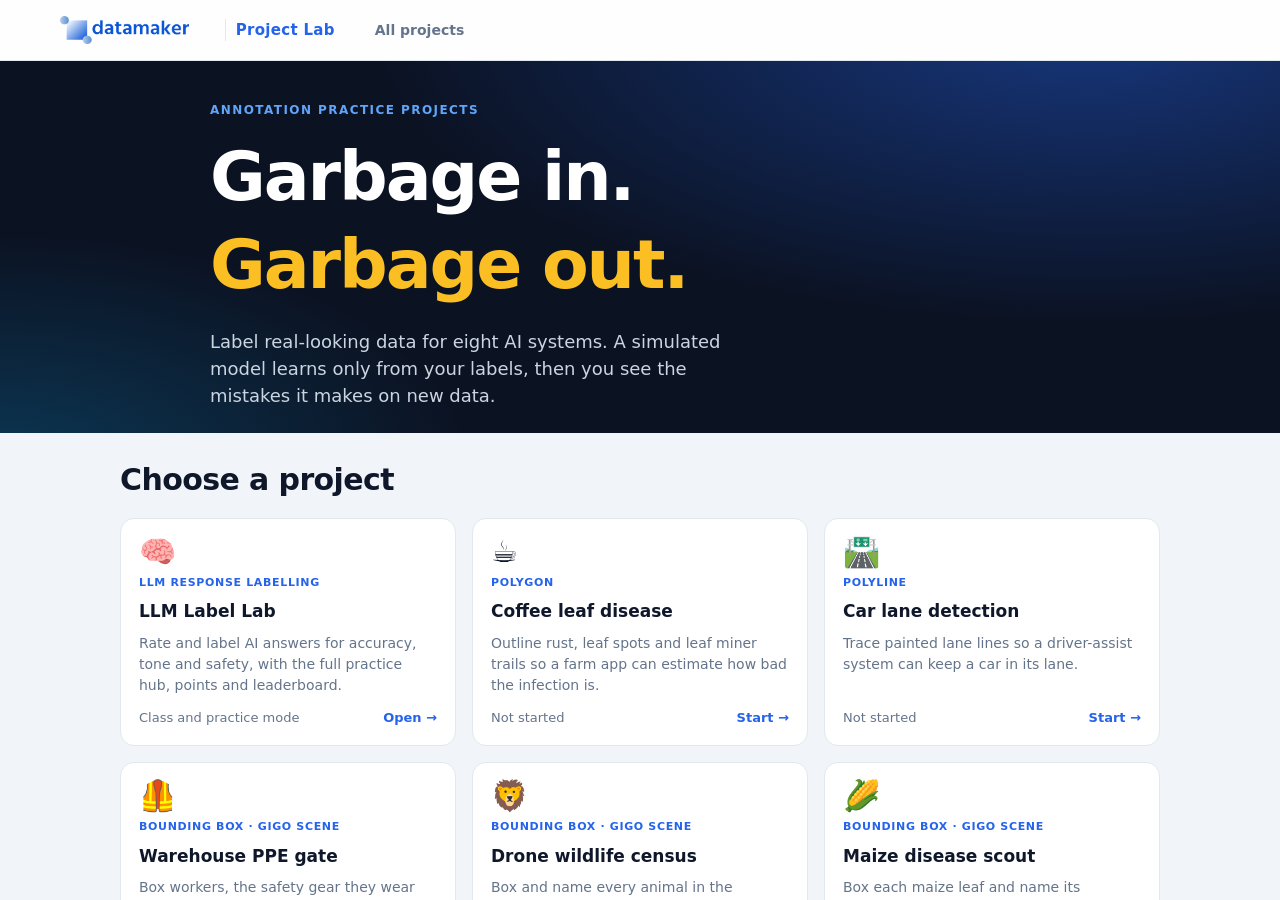
==== projects.html @ 5aea4b87 "Lane project: moving car drives the road and steers from the learned lane lines Co-Authored-By: Clau" ====
<!doctype html><html lang="en"><head><meta charset="utf-8"><meta name="viewport" content="width=device-width,initial-scale=1"><title>Project Lab · Datamaker</title><style>
/* Layout follows the GIGO simulator: navy top bar with a pill stepper, two panels side by side, result cards below. Light only. */
:root{
  --bg:#f1f5f9; --card:#ffffff; --ink:#0f172a; --muted:#64748b; --line:#e2e8f0;
  --brand:#2563eb; --brand-ink:#1e40af; --ok:#16a34a; --warn:#d97706; --bad:#dc2626; --mid:#ea580c;
  --radius:14px; --shadow:0 1px 2px rgba(15,23,42,.06),0 6px 18px rgba(15,23,42,.06);
  color-scheme:light;
}
*{box-sizing:border-box}
body{margin:0;background:var(--bg);color:var(--ink);font:15px/1.5 system-ui,-apple-system,"Segoe UI",Roboto,sans-serif}
button{font:inherit;cursor:pointer;color:inherit}
button:disabled{cursor:not-allowed;opacity:.5}
h1,h2,h3,p{margin:0}
:focus-visible{outline:3px solid #93c5fd;outline-offset:2px}
.topbar{display:flex;align-items:center;gap:24px;padding:14px max(24px,env(safe-area-inset-left,0px));background:#0f172a;color:#fff;flex-wrap:wrap}
.brand h1{font-size:24px;letter-spacing:.02em;font-weight:800}
.brand h1 span{font-weight:500;color:#93c5fd;margin-left:6px;font-size:18px}
.brand p{font-size:12px;color:#94a3b8}
.stepper{list-style:none;display:flex;gap:6px;margin:0 auto;padding:0;flex-wrap:wrap;counter-reset:s}
.stepper li{padding:5px 12px;border-radius:999px;font-size:13px;background:#1e293b;color:#94a3b8;counter-increment:s}
.stepper li::before{content:counter(s) ". ";opacity:.6}
.stepper li.done{color:#bbf7d0}
.stepper li.active{background:var(--brand);color:#fff;font-weight:700}
.ghost{background:transparent;border:1px solid var(--line);border-radius:9px;padding:7px 12px}
.topbar .ghost{border-color:#334155;color:#cbd5e1}
.ghost:hover:not(:disabled){background:rgba(100,116,139,.12)}
.ghost[aria-pressed="true"]{background:#fef3c7;border-color:#f59e0b;color:#92400e}
.primary{background:var(--brand);color:#fff;border:0;border-radius:10px;padding:10px 20px;font-weight:700;font-size:16px;box-shadow:0 2px 8px rgba(37,99,235,.35)}
.primary:hover:not(:disabled){background:var(--brand-ink)}
.panels{max-width:1500px;margin:16px auto;padding:0 max(20px,env(safe-area-inset-left,0px));display:grid;grid-template-columns:minmax(0,1fr) minmax(0,1fr);gap:18px}
.panel{background:var(--card);border-radius:var(--radius);box-shadow:var(--shadow);padding:16px;min-width:0;display:flex;flex-direction:column;gap:12px}
.panel-head{display:flex;justify-content:space-between;align-items:flex-start;gap:12px;flex-wrap:wrap}
.panel h2{font-size:18px;display:flex;align-items:center;gap:8px}
.num{display:inline-grid;place-items:center;width:26px;height:26px;border-radius:50%;background:var(--brand);color:#fff;font-size:14px}
.badge{background:#fef3c7;color:#92400e;border:1px solid #fcd34d;border-radius:999px;font-size:12px;font-weight:700;padding:3px 10px}
.progress{min-width:200px;flex:0 1 260px}
.progress-top{display:flex;justify-content:space-between;font-size:13px;color:var(--muted)}
.progress-top b{color:var(--ink)}
.bar{height:8px;background:var(--line);border-radius:99px;overflow:hidden;margin:3px 0}
.bar>div{height:100%;width:0;background:linear-gradient(90deg,#38bdf8,#2563eb);transition:width .3s}
.progress small{color:var(--muted);font-size:12px}
.cls-bar{display:flex;gap:6px;flex-wrap:wrap}
.cls{display:inline-flex;align-items:center;gap:7px;padding:6px 10px;border-radius:9px;border:2px solid var(--line);background:#fff;font-weight:600;font-size:14px;min-height:36px}
.cls i{width:12px;height:12px;border-radius:3px;background:var(--line)}
.cls.d i{background:var(--brand)}.cls.ok i{background:var(--ok)}.cls.no i{background:var(--bad)}
.cls.on{border-color:var(--brand);background:color-mix(in srgb,var(--brand) 10%,#fff)}
.stage{border-radius:10px;background:var(--bg);padding:12px;display:flex;flex-direction:column;gap:10px}
.stage .cat{font-size:12px;font-weight:800;text-transform:uppercase;letter-spacing:.08em;color:var(--brand)}
.stage .prm{font-size:17px;font-weight:600}
.snips{display:flex;flex-direction:column;gap:6px}
.snip{display:flex;gap:10px;align-items:flex-start;text-align:left;border:2px solid var(--line);border-radius:10px;padding:9px 12px;background:#fff;white-space:pre-line;font-size:14.5px;width:100%;min-height:42px;transition:border-color .15s,background-color .15s}
.snip:hover{border-color:#bfdbfe}
.snip .bx{flex:none;width:18px;height:18px;border:2px solid #94a3b8;border-radius:5px;margin-top:2px;display:grid;place-items:center;font-size:12px;line-height:1;color:#fff}
.snip[aria-pressed="true"]{border-color:var(--brand);background:#eff6ff}
.snip[aria-pressed="true"] .bx{background:var(--brand);border-color:var(--brand)}
.snip .kt{margin-left:auto;flex:none;font-size:10px;font-weight:800;border-radius:99px;padding:2px 8px;color:#fff;letter-spacing:.04em}
.snip.k-g{border-color:var(--ok)}.snip.k-g .kt{background:var(--ok)}
.snip.k-o{border-color:#94a3b8;border-style:dashed}.snip.k-o .kt{background:#64748b}
.snip.k-x{border-color:var(--bad)}.snip.k-x .kt{background:var(--bad)}
.out{background:#fff;border:1px dashed #93c5fd;border-radius:10px;padding:10px 12px}
.out .h{display:flex;justify-content:space-between;font-size:12px;color:var(--muted);font-weight:700;margin-bottom:4px}
.out p{white-space:pre-wrap;min-height:24px}
.out .em{color:var(--muted);font-style:italic}
.keybox{background:#f0fdf4;border:1px solid #bbf7d0;color:#15803d;border-radius:10px;padding:8px 12px;font-size:14px}
.toolbar{display:flex;gap:8px;align-items:center;flex-wrap:wrap;margin-top:auto}
.spacer{flex:1}
.opt{display:flex;gap:8px;align-items:flex-start;font-size:13px;color:var(--muted)}
.opt input{margin-top:3px;accent-color:var(--brand)}
details{font-size:14px}
summary{cursor:pointer;color:var(--muted);font-weight:600}
details ol{margin:6px 0 0;padding-left:20px;color:#334155}
.legend{list-style:none;display:flex;gap:16px;flex-wrap:wrap;margin:0;padding:0;font-size:13px;color:#334155}
.legend i{display:inline-block;width:16px;height:11px;border:2px solid var(--c);background:color-mix(in srgb,var(--c) 18%,transparent);margin-right:6px;vertical-align:-1px}
.chat{background:var(--bg);border-radius:10px;padding:12px;display:flex;flex-direction:column;gap:10px}
.turn{display:flex;flex-direction:column;gap:6px}
.u{align-self:flex-end;background:#dbeafe;border-radius:14px 14px 3px 14px;padding:7px 12px;font-size:14px;max-width:90%}
.m{align-self:flex-start;background:#fff;border:1px solid var(--line);border-radius:14px 14px 14px 3px;padding:8px 12px;font-size:14px;max-width:92%;white-space:pre-line;display:flex;flex-direction:column;gap:4px}
.m.cur{border-color:var(--brand)}
.bot{border:1px solid var(--line);border-radius:12px;overflow:hidden;background:#fff;display:flex;flex-direction:column}
.bot-head{display:flex;align-items:center;gap:10px;padding:10px 14px;border-bottom:1px solid var(--line);background:#f8fafc}
.av{width:36px;height:36px;border-radius:50%;background:#dbeafe;display:grid;place-items:center;flex:none}
.av.sm{width:28px;height:28px}
.bot-name{font-weight:700;line-height:1.2}
.bot-sub{font-size:12px;color:var(--muted);display:flex;align-items:center;gap:6px}
.dot{width:8px;height:8px;border-radius:50%;background:var(--ok);box-shadow:0 0 0 3px rgba(22,163,74,.18)}
.dot.busy{background:var(--warn);box-shadow:0 0 0 3px rgba(217,119,6,.2);animation:pulse 1s infinite}
@keyframes pulse{50%{opacity:.4}}
.bot-ver{margin-left:auto;font-size:12px;color:var(--muted);text-align:right}
.bot-log{background:var(--bg);padding:14px;display:flex;flex-direction:column;gap:12px;min-height:300px;max-height:420px;overflow:auto}
.row-b{display:flex;gap:8px;align-items:flex-end}
.wait{display:inline-flex;gap:4px;padding:4px 2px}
.wait i{width:7px;height:7px;border-radius:50%;background:#94a3b8;animation:bounce 1s infinite}
.wait i:nth-child(2){animation-delay:.15s}.wait i:nth-child(3){animation-delay:.3s}
@keyframes bounce{40%{transform:translateY(-4px)}}
.bot-foot{border-top:1px solid var(--line);padding:10px;display:flex;flex-direction:column;gap:8px;background:#fff}
.sugg{display:flex;gap:6px;flex-wrap:wrap}
.sugg button{border:1px solid #bfdbfe;background:#eff6ff;color:var(--brand-ink);border-radius:99px;padding:5px 12px;font-size:13px;font-weight:600}
.sugg button:hover:not(:disabled){background:#dbeafe}
.sugg button.used{background:#fff;border-color:var(--line);color:var(--muted)}
.compose{display:flex;gap:8px}
.compose input{flex:1;min-width:0;border:1px solid var(--line);border-radius:99px;padding:8px 14px;font:inherit;background:#f8fafc}
.compose button{width:38px;height:38px;border-radius:50%;border:0;background:var(--brand);color:#fff;font-size:16px;padding:0}
.chip{font-size:11px;font-weight:800;border-radius:99px;padding:2px 9px;color:#fff;align-self:flex-start}
.chip.good{background:var(--ok)}.chip.weak{background:var(--warn)}.chip.none{background:#64748b}.chip.bad{background:var(--bad)}
.cs{font-size:12px;color:var(--muted);font-weight:600}
.note{font-size:12px;color:var(--muted)}
.log{list-style:none;padding:0;margin:0;font-size:13px;max-height:110px;overflow:auto;display:grid;gap:2px}
.log li{padding-left:16px;position:relative}
.log li::before{content:'';position:absolute;left:3px;top:.55em;width:7px;height:7px;border-radius:50%;background:var(--line)}
.log li.ok::before{background:var(--ok)}
.results{max-width:1500px;margin:0 auto 16px;padding:0 max(20px,env(safe-area-inset-left,0px));display:grid;grid-template-columns:repeat(3,minmax(0,1fr));gap:18px}
.card{background:var(--card);border-radius:var(--radius);box-shadow:var(--shadow);padding:16px;min-width:0}
.card.wide{grid-column:span 2}
.card h3{font-size:16px;margin-bottom:10px}
.empty{color:var(--muted);font-size:14px;background:var(--bg);border-radius:10px;padding:14px}
.score-top{display:flex;align-items:center;gap:14px;flex-wrap:wrap}
.band{color:#fff;font-weight:800;border-radius:8px;padding:4px 14px;font-size:18px}
.big{font-size:34px;font-weight:800;letter-spacing:-.02em}
.metrics{list-style:none;padding:0;margin:12px 0 0;display:grid;gap:4px;font-size:14px}
.metrics li{display:flex;justify-content:space-between;border-bottom:1px dashed var(--line);padding:2px 0}
.metrics b.ok{color:var(--ok)}.metrics b.warn{color:var(--warn)}.metrics b.bad{color:var(--bad)}
.detect{list-style:none;margin:0;padding:0;display:grid;gap:4px}
.det-row{display:grid;grid-template-columns:1fr auto;gap:8px;align-items:center;background:#f8fafc;border:1px solid var(--line);border-radius:8px;padding:6px 10px;font-size:13.5px}
.chip.wide{min-width:96px;text-align:center}
.why{list-style:none;padding:0;margin:0;display:grid;gap:8px}
.why li{background:#fffbeb;border:1px solid #fde68a;border-radius:10px;padding:10px 12px;font-size:14px}
.why li.crit{background:#fef2f2;border-color:#fecaca}
.why li.allgood{background:#f0fdf4;border-color:#bbf7d0}
.why strong{display:block;margin-bottom:2px}
.fix{margin:0;padding-left:18px;display:grid;gap:6px;font-size:14px}
.compare{width:100%;border-collapse:collapse;font-size:14px}
.compare th,.compare td{padding:6px 8px;border-bottom:1px solid var(--line);text-align:left}
.compare thead th{color:var(--muted);font-size:12px;font-weight:700}
.compare td.better{color:var(--ok);font-weight:800;background:#f0fdf4}.compare td.worse{color:var(--bad);font-weight:800;background:#fef2f2}
.tw{overflow-x:auto}
.foot{max-width:1500px;margin:0 auto;padding:8px 20px 28px;text-align:center;color:var(--muted);font-size:12px}

/* site chrome, matched to the GIGO site */
.sitenav{position:sticky;top:0;z-index:50;background:rgba(255,255,255,.88);backdrop-filter:saturate(1.4) blur(10px);-webkit-backdrop-filter:saturate(1.4) blur(10px);border-bottom:1px solid var(--line)}
.sitenav-in{max-width:1200px;margin:0 auto;padding:0 20px;height:60px;display:flex;align-items:center;gap:28px}
.logo{display:inline-flex;align-items:center;gap:9px;font-weight:800;font-size:18px;letter-spacing:.02em;text-decoration:none;color:var(--ink)}
.logo img{height:28px;width:auto;display:block}
.logo-app{padding-left:10px;border-left:1px solid var(--line);font-size:15px}
.sitenav nav{display:flex;gap:4px;overflow-x:auto;scrollbar-width:none}
.sitenav nav a{text-decoration:none;color:var(--muted);font-weight:600;font-size:14px;padding:8px 12px;border-radius:8px;white-space:nowrap}
.sitenav nav a:hover{color:var(--ink);background:var(--bg)}
.sitenav nav a[aria-current="page"]{color:var(--ink);background:var(--bg);box-shadow:inset 0 -2px 0 var(--brand)}
#classBtn{margin-left:auto;padding:7px 12px}
#classBtn+#presentBtn{margin-left:0}
#presentBtn{margin-left:auto;padding:7px 12px}
.nav-cta{margin-left:0;text-decoration:none;font-weight:700;font-size:14px;color:#fff;background:var(--ink);padding:8px 14px;border-radius:9px;white-space:nowrap}
.nav-cta:hover{background:var(--brand)}
.btn{display:inline-flex;align-items:center;justify-content:center;text-decoration:none;border-radius:10px}
.btn.primary{padding:12px 22px;background:var(--brand);color:#fff;font-weight:700;box-shadow:0 2px 8px rgba(37,99,235,.35)}
.btn.primary:hover{background:var(--brand-ink)}
.ghost-light{border:1px solid rgba(255,255,255,.28);color:#e2e8f0;border-radius:10px;padding:11px 20px;font-weight:700;text-decoration:none}
.ghost-light:hover{background:rgba(255,255,255,.08)}
.hero{background:radial-gradient(1200px 500px at 85% -10%,rgba(37,99,235,.45),transparent 60%),radial-gradient(800px 400px at 0% 110%,rgba(14,165,233,.25),transparent 60%),#0b1222;color:#fff;overflow:hidden}
.hero-in{max-width:1200px;margin:0 auto;padding:72px 20px 80px;display:grid;grid-template-columns:1fr 1.1fr;gap:48px;align-items:center}
.eyebrow{font-size:12px;font-weight:800;text-transform:uppercase;letter-spacing:.12em;color:#60a5fa;margin-bottom:14px}
.hero h1{font-size:clamp(40px,6vw,68px);line-height:1.3;letter-spacing:-.03em;font-weight:850}
.hero h1 span{color:#fbbf24}
.lead{font-size:18px;color:#cbd5e1;margin-top:18px;max-width:520px}
.hero-ctas{display:flex;gap:12px;margin-top:28px;flex-wrap:wrap}
.hero-facts{list-style:none;padding:0;margin:36px 0 0;display:flex;gap:28px;color:#94a3b8;font-size:14px}
.hero-facts b{display:block;color:#fff;font-size:26px;font-weight:800}
.hero-visual{position:relative;margin:0;min-width:0}
.hs-stage{position:relative;border-radius:18px;overflow:hidden;background:#0f172a;box-shadow:0 30px 80px rgba(0,0,0,.5),0 0 0 1px rgba(255,255,255,.08);padding:18px;display:flex;flex-direction:column;gap:10px;min-height:300px}
.hs-bar{display:flex;align-items:center;gap:10px;color:#e2e8f0;font-size:14px;font-weight:700;padding-bottom:10px;border-bottom:1px solid #1e293b}
.hs-bar .av{background:#1e3a8a}
.hs-bar small{display:block;color:#94a3b8;font-weight:500;font-size:12px}
.hu{align-self:flex-end;background:#1d4ed8;color:#fff;border-radius:14px 14px 3px 14px;padding:7px 12px;font-size:14px;max-width:88%}
.hb{align-self:flex-start;background:#1e293b;color:#e2e8f0;border-radius:14px 14px 14px 3px;padding:7px 12px;font-size:14px;max-width:88%}
.float{position:absolute;display:inline-flex;align-items:center;gap:8px;background:rgba(255,255,255,.95);color:var(--ink);font-size:13px;font-weight:700;padding:8px 12px;border-radius:10px;box-shadow:0 10px 30px rgba(0,0,0,.3)}
.float.f1{top:-14px;right:18px}.float.f2{bottom:79px;left:-18px}.float.f3{bottom:25px;right:40px}
.fdot{width:10px;height:10px;border-radius:50%;display:inline-block}
.fdot.ok{background:var(--ok)}.fdot.warn{background:var(--warn)}.fdot.bad{background:var(--bad)}
.sect{padding:72px 0}
.sect.alt{background:#fff;border-block:1px solid var(--line)}
.band-in{max-width:1200px;margin:0 auto;padding:0 20px}
.sec-title{font-size:30px;letter-spacing:-.02em;font-weight:800;margin-bottom:28px}
.hero-cards{display:grid;grid-template-columns:repeat(3,1fr);gap:20px}
.hcard{position:relative;background:#fff;border:1px solid var(--line);border-radius:18px;padding:26px;box-shadow:var(--shadow)}
.hc-icon{display:inline-grid;place-items:center;width:46px;height:46px;border-radius:12px;background:#eff6ff}
.hc-icon svg{width:24px;height:24px;fill:none;stroke:var(--brand);stroke-width:2;stroke-linecap:round;stroke-linejoin:round}
.hc-step{position:absolute;top:22px;right:24px;font-weight:800;color:#cbd5e1;font-size:22px}
.hcard h3{font-size:20px;margin:18px 0 6px}
.hcard p,.wcard p{color:#475569}
.why-grid{display:grid;grid-template-columns:repeat(3,1fr);gap:20px}
.wcard{padding-top:18px;border-top:1px solid var(--line)}
.wcard h3{font-size:18px;margin-bottom:6px}
.labwrap{border-top:1px solid var(--line)}
.cta-band{background:linear-gradient(135deg,#1d4ed8,#0ea5e9);color:#fff;text-align:center;padding:64px 0}
.cta-band h2{font-size:32px;letter-spacing:-.02em}
.cta-band p{color:#dbeafe;margin:8px 0 22px}
.cta-band .btn.primary{background:#fff;color:var(--brand-ink);box-shadow:0 8px 24px rgba(0,0,0,.2)}
.site-foot{text-align:center;color:var(--muted);font-size:13px;padding:28px 20px}
@media(max-width:900px){.hero-in{grid-template-columns:1fr;padding:48px 20px 56px;gap:36px}.hero-cards,.why-grid{grid-template-columns:1fr}.sect{padding:48px 0}.float.f2{left:-6px}.sitenav-in{gap:12px}}

html,body{height:100%}
body{display:flex;flex-direction:column;overflow:hidden}
.sitenav{position:relative;flex:none}
.deck{flex:1;min-height:0;display:flex;overflow-x:auto;overflow-y:hidden;scroll-snap-type:x mandatory;scrollbar-width:none;overscroll-behavior-x:contain}
.deck::-webkit-scrollbar{display:none}
.slide{flex:0 0 100%;min-width:0;scroll-snap-align:start;scroll-snap-stop:always;overflow-y:auto;overflow-x:hidden;padding-bottom:64px}
#s0{padding-bottom:0}
#s0 .hero{min-height:100%;display:flex;align-items:center}
#s0 .hero-in{width:100%;padding-block:40px 64px}
#s1 .sect{padding:40px 0}
#s1 .sec-title{margin-bottom:20px}
.labwrap{border:0}
.pg{position:fixed;bottom:max(14px,env(safe-area-inset-bottom,0px));width:44px;height:44px;border-radius:50%;border:1px solid var(--line);background:#fff;box-shadow:var(--shadow);font-size:26px;line-height:1;padding:0;z-index:20;color:var(--ink)}
.pg.prev{left:max(14px,env(safe-area-inset-left,0px))}
.pg.next{right:max(14px,env(safe-area-inset-right,0px))}
.dots-nav{position:fixed;bottom:max(22px,env(safe-area-inset-bottom,0px));left:50%;transform:translateX(-50%);display:flex;gap:10px;z-index:20;background:rgba(255,255,255,.9);padding:8px 12px;border-radius:99px;box-shadow:var(--shadow)}
.dots-nav button{width:10px;height:10px;min-height:0;padding:0;border:0;border-radius:99px;background:#cbd5e1;transition:width .25s,background .25s}
.dots-nav button[aria-selected="true"]{width:26px;background:var(--brand)}
.endcta{max-width:1500px;margin:8px auto 0;padding:32px 20px;text-align:center;background:linear-gradient(135deg,#1d4ed8,#0ea5e9);color:#fff;border-radius:var(--radius);width:calc(100% - 40px)}
.endcta h2{font-size:28px;letter-spacing:-.02em}.endcta p{color:#dbeafe;margin:6px 0 16px}
.endcta .btn.primary{background:#fff;color:var(--brand-ink)}
.site-foot{padding-bottom:16px}
@media(max-width:900px){.sitenav nav{display:flex}.nav-cta{display:none}.logo-app{display:none}.hero-in{padding-inline:16px}}

.ghost{background:transparent;border:1px solid var(--line);border-radius:9px;padding:7px 12px}
.srow{display:flex;flex-direction:column;gap:2px}
.vote{display:flex;align-items:center;gap:8px;padding:2px 4px 6px}
.vote button{width:28px;height:26px;min-height:0;padding:0;border:1px solid var(--line);border-radius:6px;background:#fff;font-weight:700}
.vote b{min-width:22px;text-align:center}
.vb{flex:1;height:6px;border-radius:99px;background:var(--line);overflow:hidden}
.vb i{display:block;height:100%;background:#f59e0b;width:0;transition:width .2s}
.masked{color:var(--muted);font-style:italic;filter:blur(.3px)}
.pbar{position:fixed;left:0;right:0;bottom:0;z-index:40;background:#fff;border-top:3px solid var(--brand);box-shadow:0 -10px 30px rgba(15,23,42,.18);padding:12px max(20px,env(safe-area-inset-left,0px)) max(12px,env(safe-area-inset-bottom,0px));display:flex;flex-direction:column;gap:8px}
.pb-head{display:flex;gap:10px;align-items:baseline}
.pb-head span{color:var(--brand);font-weight:700}
.pb-head b{font-size:18px}
.pb-say{font-size:17px;color:#1e293b;max-width:110ch}
.pb-ctl{display:flex;gap:8px;flex-wrap:wrap;align-items:center}
.pb-ctl .sp{flex:1}
.pb-lbl{font-size:13px;color:var(--muted);display:flex;gap:6px;align-items:center}
.pb-lbl input{width:64px;border:1px solid var(--line);border-radius:6px;padding:4px 6px;font:inherit}
.pb-ctl .pri{background:var(--brand);color:#fff;border:0;border-radius:10px;padding:8px 18px;font-weight:700}
.pb-notes{background:#fffbeb;border:1px solid #fde68a;border-radius:10px;padding:10px 14px;font-size:14px;max-height:30vh;overflow:auto}
.pb-notes ul{margin:4px 0 0;padding-left:18px}
body.present .slide{padding-bottom:260px}
body.present #s0 .hero-in{padding-bottom:260px}
body.present .pg,body.present .dots-nav{display:none}
body.present .snip{font-size:17px;padding:11px 14px}
body.present .stage .prm{font-size:23px}
body.present .u,body.present .m{font-size:16px}
body.present #presentBtn{background:#fef3c7;border-color:#f59e0b;color:#92400e}
@media(max-width:700px){.pb-say{font-size:15px}}

.cpanel{position:fixed;top:60px;right:0;bottom:0;width:min(420px,100%);background:#fff;border-left:1px solid var(--line);box-shadow:-10px 0 30px rgba(15,23,42,.15);z-index:45;display:flex;flex-direction:column}
.cp-head{display:flex;justify-content:space-between;align-items:center;padding:12px 16px;border-bottom:1px solid var(--line)}
.cp-head button{border:0;background:transparent;font-size:18px;padding:4px 8px}
.cp-body{padding:14px 16px;overflow:auto;display:flex;flex-direction:column;gap:12px}
.cp-body input[type=text],.cp-body select{font:inherit;border:1px solid var(--line);border-radius:8px;padding:8px 10px;min-width:0}
.cp-row{display:flex;gap:8px;flex-wrap:wrap;align-items:center}
.cp-row>input{flex:1}
.cp-tbl{width:100%;border-collapse:collapse;font-size:13.5px}
.cp-tbl th,.cp-tbl td{text-align:left;padding:7px 6px;border-bottom:1px solid var(--line)}
.cp-tbl th{font-size:11px;color:var(--muted);text-transform:uppercase;letter-spacing:.04em}
.cp-tbl tr.help td{background:#fef3c7}
.cp-tbl tr.stale td{opacity:.55}
.ar{display:inline-flex;gap:2px}.ar i{width:9px;height:9px;border-radius:2px;background:#cbd5e1}
.ar i.good{background:var(--ok)}.ar i.weak{background:var(--warn)}.ar i.bad{background:var(--bad)}
.badge2{display:inline-block;min-width:18px;text-align:center;background:var(--bad);color:#fff;border-radius:99px;font-size:11px;font-weight:800;padding:0 6px;margin-left:6px}
.helpbtn{position:fixed;left:max(14px,env(safe-area-inset-left,0px));bottom:max(70px,env(safe-area-inset-bottom,0px));z-index:30;border-radius:99px;padding:10px 16px;background:#fff;border:2px solid #f59e0b;color:#92400e;font-weight:700;box-shadow:var(--shadow)}
.helpbtn[aria-pressed="true"]{background:#f59e0b;color:#fff}
body.present .helpbtn{display:none}
.pause{position:fixed;inset:0;z-index:80;background:rgba(15,23,42,.88);display:grid;place-items:center;padding:20px}
.pause-card{background:#fff;border-radius:18px;padding:36px 40px;max-width:520px;text-align:center}
.pause-card h2{font-size:26px;margin-bottom:8px}.pause-card p{font-size:18px;color:#334155}
.welcome{position:fixed;inset:0;z-index:90;background:rgba(15,23,42,.72);display:grid;place-items:center;padding:20px}
.wl-card{background:#fff;border-radius:20px;padding:34px 34px 28px;max-width:460px;width:100%;text-align:center;box-shadow:0 24px 60px rgba(15,23,42,.35);position:relative;overflow:hidden;animation:wlIn .45s cubic-bezier(.2,1.2,.4,1)}
.wl-card::before{content:"";position:absolute;left:0;right:0;top:0;height:6px;background:linear-gradient(90deg,#2563eb,#16a34a,#d97706,#dc2626)}
.wl-bot{font-size:52px;line-height:1;animation:wlWave 1.2s ease-in-out 2}
.wl-card h2{font-size:26px;margin:10px 0 6px}
.wl-card p{font-size:16px;color:#334155;margin:0 0 6px}
.wl-card .wl-sub{font-size:14px;color:#64748b;margin-bottom:18px}
.wl-conf{position:absolute;inset:0;pointer-events:none}
.wl-conf i{position:absolute;top:-10px;width:8px;height:12px;border-radius:2px;animation:wlFall 1.6s ease-in forwards}
@keyframes wlIn{from{transform:scale(.8) translateY(20px);opacity:0}to{transform:none;opacity:1}}
@keyframes wlWave{0%,100%{transform:rotate(0)}25%{transform:rotate(-14deg)}75%{transform:rotate(14deg)}}
@keyframes wlFall{to{transform:translateY(420px) rotate(540deg);opacity:0}}
@media (prefers-reduced-motion:reduce){.wl-card,.wl-bot,.wl-conf i{animation:none}}
.pill{display:inline-flex;align-items:center;gap:4px;background:#eff6ff;color:var(--brand-ink);border:1px solid #bfdbfe;border-radius:99px;padding:5px 11px;font-weight:700;font-size:13px;cursor:pointer;white-space:nowrap}
.gm-chk{border-color:var(--ok)!important;color:#166534!important;font-weight:700}
body.present .gm-only{display:none}
.ht{margin-left:auto;font-size:11px;font-weight:800;border-radius:99px;padding:2px 8px;flex:none;align-self:center}
.ht.hx{background:#fef3c7;color:#92400e}.ht.hg{background:#dbeafe;color:#1e40af}
.fb{border:1px solid var(--line);border-left:4px solid var(--brand);background:#fff;border-radius:10px;padding:12px 14px;margin-top:10px;font-size:14.5px}
.fb.ok{border-left-color:var(--ok);background:#f0fdf4}.fb.try{border-left-color:var(--warn);background:#fffbeb}
.fb h4{margin:0 0 6px;font-size:15px}.fb ul{margin:6px 0;padding-left:0;list-style:none;display:grid;gap:4px}
.fb li.x{color:#991b1b}.fb li.g{color:#166534}.fb li.m{color:#92400e}.fb li.o{color:#334155}
.fb .why{margin:6px 0 0;color:#475569;font-size:13.5px}
.chbar{position:fixed;right:12px;top:66px;z-index:60;background:#dc2626;color:#fff;border-radius:99px;padding:6px 14px;font-weight:800;font-size:14px;box-shadow:var(--shadow)}
.hub{padding:34px 0 40px}
.hub-top{display:grid;grid-template-columns:1fr 1fr;gap:20px;margin-bottom:8px}
.hbox{background:#fff;border:1px solid var(--line);border-radius:14px;padding:18px 20px;box-shadow:0 1px 2px rgba(15,23,42,.04)}
.hub-me{display:grid;gap:12px}
.me-top{display:flex;gap:14px;align-items:center}
.me-av{font-size:46px;line-height:1;width:72px;height:72px;display:grid;place-items:center;background:#eff6ff;border-radius:18px;flex:none}
.me-top b{font-size:19px;display:block}.me-top small{color:var(--muted)}
.me-stats{display:grid;grid-template-columns:repeat(4,1fr);gap:8px}
.me-stats div{background:var(--bg);border-radius:10px;padding:8px 6px;text-align:center}.me-stats b{display:block;font-size:19px}.me-stats span{font-size:11px;color:var(--muted);text-transform:uppercase;letter-spacing:.04em}
.gbar{height:8px;background:#e2e8f0;border-radius:99px;overflow:hidden}.gbar>i{display:block;height:100%;background:var(--brand);border-radius:99px;transition:width .4s}
.hub-h{font-size:17px;margin:22px 0 10px}
.path{display:grid;gap:10px}
.parea{display:grid;grid-template-columns:130px 1fr 1fr;gap:10px;align-items:stretch}
.parea>b{align-self:center;font-size:14px}
.ptask{display:grid;gap:4px;text-align:left;background:#fff;border:1px solid var(--line);border-radius:12px;padding:10px 12px;font:inherit}
.ptask:hover{border-color:var(--brand)}
.ptask .t{font-weight:700;font-size:14px}.ptask .s{font-size:12.5px;color:var(--muted)}
.ptask.done{border-color:#86efac;background:#f0fdf4}.ptask.part{border-color:#fde68a;background:#fffbeb}
.badges{display:grid;grid-template-columns:repeat(auto-fill,minmax(150px,1fr));gap:10px}
.bdg{border:1px solid var(--line);border-radius:12px;padding:10px;text-align:center;background:#fff}
.bdg .e{font-size:28px}.bdg b{display:block;font-size:13.5px}.bdg span{font-size:12px;color:var(--muted)}
.bdg.off{opacity:.45;filter:grayscale(1)}
.lb-tabs{display:flex;gap:6px;margin-bottom:10px}
.lb-tabs button{border:1px solid var(--line);background:#fff;border-radius:99px;padding:5px 12px;font-size:13px;font-weight:600}
.lb-tabs button[aria-pressed="true"]{background:var(--brand);border-color:var(--brand);color:#fff}
ol.lb{list-style:none;margin:0;padding:0;display:grid;gap:6px}
ol.lb li{display:grid;grid-template-columns:30px 1fr auto;gap:8px;align-items:center;padding:7px 10px;border-radius:10px;background:var(--bg);font-size:14.5px}
ol.lb li.me{background:#dbeafe;font-weight:700}
ol.lb li .rk{font-weight:800;color:var(--muted)}ol.lb li:nth-child(1) .rk{color:#d97706}
.hub-gate{background:#eff6ff;border:1px solid #bfdbfe;border-radius:12px;padding:12px 16px;margin-bottom:14px;display:flex;gap:12px;align-items:center;flex-wrap:wrap}
@media (max-width:820px){.hub-top{grid-template-columns:1fr}.parea{grid-template-columns:1fr 1fr}.parea>b{grid-column:1/-1}.me-stats{grid-template-columns:repeat(2,1fr)}}
.toast{position:fixed;left:50%;top:76px;transform:translateX(-50%);background:#0f172a;color:#fff;padding:10px 18px;border-radius:99px;z-index:70;font-weight:600;box-shadow:var(--shadow)}
[hidden]{display:none!important}
@media(max-width:1000px){.panels,.results{grid-template-columns:1fr}.card.wide{grid-column:auto}.stepper{margin:0}}
@media(prefers-reduced-motion:reduce){*{transition-duration:1ms!important}}
/* project lab additions */
.pgrid{display:grid;grid-template-columns:repeat(auto-fill,minmax(260px,1fr));gap:16px}
.pcard{display:flex;flex-direction:column;gap:8px;background:var(--card);border:1px solid var(--line);border-radius:14px;padding:18px;text-decoration:none;color:var(--ink);transition:transform .15s,box-shadow .15s}
.pcard:hover{transform:translateY(-2px);box-shadow:0 8px 24px rgba(15,23,42,.1)}
.pcard h3{margin:0;font-size:17px}.pcard p{margin:0;color:var(--muted);font-size:14px;flex:1}
.pc-ic{font-size:30px;line-height:1}.pc-ic.big{font-size:44px}
.pc-tag{display:inline-block;font-size:11px;font-weight:800;letter-spacing:.06em;text-transform:uppercase;color:var(--brand)}
.pc-foot{display:flex;justify-content:space-between;align-items:center;font-size:13px;color:var(--muted);margin-top:4px}.pc-go{color:var(--brand);font-weight:700}
.hero.small{padding:40px 0 24px}.hero-in.one{display:block;max-width:900px;margin:0 auto;padding:0 20px}
.sect{padding:24px 0 40px}.band-in{max-width:1080px;margin:0 auto;padding:0 20px}.sec-title{margin:0 0 16px}
body.inproj{overflow:hidden}
main{flex:1;min-height:0;overflow-y:auto;display:flex;flex-direction:column}#listView{flex:none}#projView{flex:1;min-height:0;display:flex;flex-direction:column;position:relative}#projView[hidden],#listView[hidden]{display:none}
.slide{overflow-y:auto}
.brief{padding:20px 0 90px}.back{display:inline-block;margin-bottom:12px;color:var(--brand);text-decoration:none;font-weight:700}
.br-head{display:flex;gap:14px;align-items:center}.br-head h2{margin:2px 0 0;font-size:clamp(22px,4vw,32px)}
.lead.dark{color:var(--ink);max-width:800px}
.br-grid{display:grid;grid-template-columns:repeat(auto-fit,minmax(280px,1fr));gap:14px;margin:16px 0}
.hbox{background:var(--card);border:1px solid var(--line);border-radius:12px;padding:14px 16px}.hbox h3{margin:0 0 8px;font-size:15px}
.clslist,.glist{margin:0;padding:0;list-style:none}.glist{padding-left:0;list-style:decimal inside}.glist li{margin:5px 0;font-size:14px}
ul.glist{list-style:disc inside}
.clslist li{display:flex;gap:10px;margin:8px 0;align-items:flex-start}.clslist i{width:14px;height:14px;border-radius:4px;flex:none;margin-top:3px}
.clslist b{display:block;font-size:14px}.clslist span{font-size:13px;color:var(--muted)}
.gigo{font-size:13px;background:#fef3c7;border-radius:8px;padding:8px 10px;margin:10px 0 0}
.br-steps{display:grid;grid-template-columns:repeat(auto-fit,minmax(180px,1fr));gap:10px;margin:8px 0 16px}
.br-steps div{background:#eef2ff;border-radius:10px;padding:10px 12px}.br-steps b{display:block}.br-steps span{font-size:13px;color:var(--muted)}
.hero-ctas{display:flex;gap:12px;flex-wrap:wrap;align-items:center}
.canvasbox{background:#0f172a0d;border:1px solid var(--line);border-radius:12px;overflow:hidden;position:relative}
.cv{display:block;width:100%;height:auto;max-height:46vh;cursor:crosshair;user-select:none;-webkit-user-select:none}
.sim .cv{cursor:default}
.idle-veil{position:absolute;inset:0;display:flex;align-items:center;justify-content:center;background:rgba(255,255,255,.7);font-weight:700;color:var(--muted);text-align:center;padding:20px}
.palette{display:flex;flex-wrap:wrap;gap:6px;margin:8px 0}
.pal{border:2px solid var(--line);background:#fff;border-radius:999px;padding:5px 10px;font:600 13px inherit;cursor:pointer;display:inline-flex;gap:6px;align-items:center;min-height:34px}
.pal i{width:12px;height:12px;border-radius:50%;background:var(--c)}.pal.on{border-color:var(--c);background:color-mix(in srgb,var(--c) 12%,#fff)}
.pal kbd{font-size:10px;color:var(--muted);border:1px solid var(--line);border-radius:4px;padding:0 4px}
.segtools{display:flex;gap:8px;flex-wrap:wrap;align-items:center;margin-bottom:6px}.ghost.on{background:var(--ink);color:#fff}
.hintline,.nextjoint{font-size:13px;color:var(--muted);margin:6px 0}.nextjoint{color:var(--ink)}
.scoreline{font-size:13px;margin:8px 0;min-height:20px}.scoreline .em{color:var(--muted)}
.sc.ok{color:var(--ok)}.sc.warn{color:var(--warn)}.sc.bad{color:var(--bad)}
.cls.ok{border-color:var(--ok)}.cls.no{border-color:var(--bad)}
.simtabs{display:flex;gap:6px;margin:6px 0}.simtabs button{border:1px solid var(--line);background:#fff;border-radius:8px;padding:6px 10px;cursor:pointer;font:600 13px inherit}.simtabs .on{background:var(--ink);color:#fff}
.tr{margin-left:auto}
.report{margin:10px 0}.report h3{margin:0 0 6px;font-size:15px}.repl{margin:0;padding-left:18px;font-size:13px}.repl li{margin:4px 0}.repl .idle{color:var(--muted)}
.repl .bad,.repl li.bad{color:var(--bad)}.repl .ok{color:var(--ok)}
.msgcard{background:#fff;padding:16px}.msg-who{font-size:12px;font-weight:700;color:var(--muted);margin-bottom:6px}
.msg-t{font-size:17px;line-height:2.1;margin:0 0 12px}.msg-trap{font-size:13px;background:#fef3c7;border-radius:8px;padding:6px 10px}
.msg-q{margin:12px 0}.msg-q b{display:block;margin-bottom:6px}.note{font-size:12px;color:var(--muted)}
.tok{border:1px solid transparent;background:#f1f5f9;border-radius:6px;padding:2px 6px;font:inherit;cursor:pointer}.tok.on{background:#fde68a;border-color:#d97706}
.tok.kg{outline:2px dashed var(--ok)}.tok.kx{outline:2px dashed var(--bad)}.pun{color:var(--muted)}
.rds{display:flex;gap:8px;flex-wrap:wrap}.rd{border:2px solid var(--line);background:#fff;border-radius:999px;padding:6px 12px;font:600 13px inherit;cursor:pointer;display:inline-flex;gap:6px;align-items:center}
.rd i{width:10px;height:10px;border-radius:50%;background:var(--c)}.rd.on{border-color:var(--c);background:color-mix(in srgb,var(--c) 14%,#fff)}.rd.kg{outline:2px dashed var(--ok)}
.st{padding:1px 3px;border-radius:4px}.st.ok{background:#bbf7d0}.st.no{background:#fecaca}.st.miss{background:#e2e8f0;text-decoration:underline dashed}
.chips2{display:flex;gap:8px;flex-wrap:wrap}
.chip.wide.good{background:#dcfce7;color:#166534}.chip.wide.weak{background:#fef3c7;color:#92400e}.chip.wide.none,.chip.wide.bad{background:#fee2e2;color:#991b1b}
.det-row{display:flex;justify-content:space-between;gap:8px;align-items:center;padding:6px 0;border-bottom:1px solid var(--line)}.detect{list-style:none;margin:0;padding:0}.cs{font-size:12px;color:var(--muted)}
.tw{overflow-x:auto}.compare{width:100%;border-collapse:collapse;font-size:13px}.compare th,.compare td{padding:6px 8px;border-bottom:1px solid var(--line);text-align:left}.better{color:var(--ok);font-weight:700}.worse{color:var(--bad);font-weight:700}
.card.wide{grid-column:1/-1}.endcta{text-align:center;padding:20px}
.toast{position:fixed;bottom:70px;left:50%;transform:translateX(-50%);background:var(--ink);color:#fff;padding:10px 16px;border-radius:10px;z-index:50;max-width:90vw}
.logo-app{margin-left:8px;font-weight:800;color:var(--brand)}
.tg text{font-family:inherit}
@media(max-width:700px){.cv{max-height:none}}
.repl em{font-style:normal;font-size:11px;font-weight:700;margin-left:8px;padding:1px 7px;border-radius:999px;background:#e2e8f0;color:#334155;white-space:nowrap}
.repl li.bad em{background:#fee2e2;color:#991b1b}.repl li.ok em{background:#dcfce7;color:#166534}
.slide{scroll-behavior:auto}

.howto{display:grid;grid-template-columns:repeat(auto-fit,minmax(260px,1fr));gap:12px;margin:14px 0}
.howto div{background:#eef2ff;border-left:4px solid var(--brand);border-radius:10px;padding:12px 14px}.howto b{display:block;margin-bottom:4px}.howto p{margin:0;font-size:14px}
.steps3{margin:0 0 14px;padding-left:22px;font-size:14px}.steps3 li{margin:3px 0}
/* ---- video-style playback ---- */
.canvasbox.sim{background:#0b1220;position:relative}
.canvasbox.sim .cv{transform-origin:50% 50%}
.canvasbox.sim .art,.canvasbox.sim .ov{transform-origin:320px 200px;will-change:transform}
.plit{animation:plpop .35s cubic-bezier(.2,1.4,.4,1) both;transform-box:fill-box;transform-origin:center}
.plit.inst{animation:none}
.plit.draw{animation:plfade .5s ease both}
@keyframes plpop{0%{opacity:0;transform:scale(.85)}100%{opacity:1;transform:scale(1)}}
@keyframes plfade{0%{opacity:0}100%{opacity:1}}
.plhud{position:absolute;left:10px;top:8px;right:10px;display:flex;gap:8px;align-items:center;pointer-events:none;font:700 11px/1 system-ui,sans-serif;color:#fff;text-shadow:0 1px 2px #000a}
.plhud .rec{display:flex;align-items:center;gap:5px;background:#0009;padding:4px 7px;border-radius:6px}
.plhud .rec i{width:8px;height:8px;border-radius:50%;background:#ef4444;animation:plblink 1s infinite}
@keyframes plblink{50%{opacity:.2}}
.plhud .cam,.plhud .clk{background:#0009;padding:4px 7px;border-radius:6px}
.plhud .clk{margin-left:auto;font-variant-numeric:tabular-nums}
.plcnt{position:absolute;left:10px;bottom:8px;display:flex;gap:6px;flex-wrap:wrap;pointer-events:none}
.plcnt .k{background:#0b1220cc;color:#e2e8f0;padding:4px 8px;border-radius:999px;font:600 11px/1 system-ui,sans-serif;border:1px solid #fff2}
.plcnt .k.ok{color:#86efac}.plcnt .k.warn{color:#fcd34d}.plcnt .k.bad,.plcnt .k.bad2{color:#fca5a5}
.pltoasts{position:absolute;right:10px;top:38px;display:flex;flex-direction:column;gap:6px;align-items:flex-end;pointer-events:none;max-width:60%}
.plt{background:#0b1220ee;color:#fff;border-left:4px solid #16a34a;padding:7px 10px;border-radius:8px;font:600 12px/1.25 system-ui,sans-serif;animation:pltin .25s ease both;box-shadow:0 4px 14px #0006}
.plt.warn{border-color:#d97706}.plt.bad{border-color:#dc2626}
@keyframes pltin{0%{opacity:0;transform:translateX(14px)}100%{opacity:1;transform:none}}
.plban{position:absolute;left:50%;bottom:44px;transform:translateX(-50%);background:#fff;color:#0f172a;border-radius:12px;padding:8px 12px;display:flex;gap:10px;align-items:center;font:600 13px system-ui,sans-serif;box-shadow:0 6px 20px #0006;animation:plpop .35s both}
.plban[hidden]{display:none}
.plban button{border:0;background:#0f172a;color:#fff;border-radius:8px;padding:5px 10px;font:600 12px system-ui,sans-serif;cursor:pointer}
.plctl{display:flex;flex-wrap:wrap;gap:8px;align-items:center;margin:8px 0}
.plctl[hidden]{display:none}
.pltl{flex:1 1 140px;min-width:120px;height:8px;background:var(--line,#e2e8f0);border-radius:999px;overflow:hidden;cursor:pointer}
.pltl i{display:block;height:100%;background:#2563eb;width:0}
.pltime{font:600 12px system-ui,sans-serif;font-variant-numeric:tabular-nums;color:var(--muted,#64748b)}
.plauto{font-size:12px}
#report li.rv{animation:pltin .3s ease both}
@media(prefers-reduced-motion:reduce){.plit,.plt,#report li.rv{animation:none}}
.drv{display:flex;flex-direction:column;gap:0}
.drvimg{position:relative}
.drvcap{background:#0b1220;color:#94a3b8;font:600 11px system-ui,sans-serif;padding:5px 10px;text-align:center}
.cv.drvcv{max-height:none;width:100%;height:auto}
.gframe{width:100%;max-width:1280px;margin:0 auto;padding:8px 12px;box-sizing:border-box;flex:1;display:flex;flex-direction:column}.gback{display:inline-block;margin:6px 0 8px;font-weight:600;text-decoration:none}.gframe iframe{width:100%;flex:1;min-height:560px;border:1px solid var(--line);border-radius:12px;background:#fff}
</style></head><body><header class="sitenav"><div class="sitenav-in">
  <a class="logo" href="index.html" aria-label="Datamaker home"><img src="[data-uri]" alt="" width="400" height="88"></a><a class="logo logo-app" href="#/" aria-label="Project Lab, all projects">Project Lab</a>
  <nav aria-label="Sections"><a href="#/">All projects</a></nav>
</div></header>
<main>
<section id="listView"><section class="hero small"><div class="hero-in one"><div class="hero-copy"><p class="eyebrow">Annotation practice projects</p><h1>Garbage in.<br><span>Garbage out.</span></h1><p class="lead">Label real-looking data for eight AI systems. A simulated model learns only from your labels, then you see the mistakes it makes on new data.</p></div></div></section>
<section class="sect"><div class="band-in"><h2 class="sec-title">Choose a project</h2><div class="pgrid" id="grid"></div></div></section>
<footer class="site-foot"><p>Project Lab, a Datamaker simulator for the International Trade Centre-Kenya programme. Educational, not a real AI model.</p></footer></section>
<section id="projView" hidden></section>
</main>
<div class="toast" id="toast" hidden role="status"></div>
<script>/* GIGO – configuration: classes, thresholds and the predefined ground truth.
 * Edit this file to change the scene objects, scoring thresholds or feedback wording.
 * All coordinates are in scene pixels (800 x 500). */
window.GIGO = window.GIGO || {};
(function (G) {
  'use strict';

  G.CLASSES = [
    { id: 'Car', color: '#3b82f6', key: '1' },
    { id: 'Pedestrian', color: '#f59e0b', key: '2' },
    { id: 'Bicycle', color: '#10b981', key: '3' },
    { id: 'Traffic Light', color: '#ef4444', key: '4' },
    { id: 'Traffic Sign', color: '#a855f7', key: '5' }
  ];
  G.classColor = function (cls) {
    for (var i = 0; i < G.CLASSES.length; i++) if (G.CLASSES[i].id === cls) return G.CLASSES[i].color;
    return '#64748b';
  };

  G.SCENE = { width: 800, height: 500, horizon: 190 };

  G.THRESHOLDS = {
    match: 0.3,        // IoU needed for a box to count as "on" an object
    good: 0.75,          // IoU at/above which the simulated AI detects the object reliably
    fullCredit: 0.8,     // IoU at/above which an object earns full box credit
    wrongClassFactor: 0.4,
    duplicatePenalty: 3, // points lost per duplicate box
    spuriousPenalty: 4,  // points lost per box on nothing
    bands: [
      { id: 'excellent', min: 90, label: 'Excellent', risk: 'Low risk', color: '#16a34a' },
      { id: 'good', min: 70, label: 'Good', risk: 'Mostly safe', color: '#65a30d' },
      { id: 'partial', min: 40, label: 'Partial', risk: 'Elevated risk', color: '#d97706' },
      { id: 'poor', min: 0, label: 'Poor', risk: 'High risk', color: '#dc2626' }
    ]
  };

  /* Ground truth. `critical` objects change how the simulated car drives.
   * `art` drives the drawing in scene.js. `sim` places the object on the road in simulator.js.
   * `warn` is the consequence shown when a non-critical object is missed. */
  G.GROUND_TRUTH = [
    { id: 'car_ahead', name: 'Car ahead (braking)', short: 'braking car ahead', cls: 'Car', critical: true,
      box: { x: 420, y: 222, w: 96, h: 66 }, art: { kind: 'car', color: '#c0392b', braking: true },
      sim: { type: 'lead', x: 3150, w: 70, h: 36 } },
    { id: 'ped_cross', name: 'Pedestrian on crosswalk', short: 'pedestrian on the crosswalk', cls: 'Pedestrian', critical: true,
      box: { x: 500, y: 325, w: 40, h: 100 }, art: { kind: 'ped', shirt: '#e67e22', pants: '#2c3e50', hair: '#3b2a20' },
      sim: { type: 'crosser', x: 1950, y0: 70, y1: 295, speed: 60, trigger: 425, w: 18, h: 18 } },
    { id: 'cyclist', name: 'Cyclist crossing', short: 'cyclist crossing the road', cls: 'Bicycle', critical: true,
      box: { x: 190, y: 335, w: 90, h: 85 }, art: { kind: 'bike', color: '#10b981', shirt: '#0ea5e9', pants: '#1e293b' },
      sim: { type: 'crosser', x: 1300, y0: 70, y1: 295, speed: 90, trigger: 283, w: 12, h: 34 } },
    { id: 'traffic_light', name: 'Red traffic light', short: 'red traffic light', cls: 'Traffic Light', critical: true,
      box: { x: 575, y: 105, w: 30, h: 80 }, art: { kind: 'light' },
      sim: { type: 'light', x: 2600, w: 16, h: 44 } },
    { id: 'speed_sign', name: 'Speed-limit sign', short: 'speed-limit sign', cls: 'Traffic Sign',
      box: { x: 660, y: 205, w: 44, h: 44 }, art: { kind: 'sign', sign: 'speed' },
      sim: { type: 'static', x: 700, y: 282, w: 22, h: 22 },
      warn: 'Speed limit not detected, so the vehicle kept driving above the limit.' },
    { id: 'school_sign', name: 'School-zone sign', short: 'school-zone sign', cls: 'Traffic Sign',
      box: { x: 230, y: 160, w: 40, h: 40 }, art: { kind: 'sign', sign: 'school' },
      sim: { type: 'static', x: 1550, y: 78, w: 22, h: 22 },
      warn: 'School-zone sign not detected, so the vehicle did not slow down.' },
    { id: 'ped_right', name: 'Pedestrian on pavement (right)', short: 'pedestrian on the pavement', cls: 'Pedestrian',
      box: { x: 690, y: 290, w: 32, h: 88 }, art: { kind: 'ped', shirt: '#8e44ad', pants: '#34495e', hair: '#222' },
      sim: { type: 'walker', x: 3500, y: 292, vx: -25, w: 18, h: 18 },
      warn: 'Pedestrian on the pavement not tracked, so the AI could not anticipate them stepping out.' },
    { id: 'ped_left', name: 'Child near kerb (left)', short: 'child near the kerb', cls: 'Pedestrian',
      box: { x: 20, y: 330, w: 34, h: 90 }, art: { kind: 'ped', shirt: '#e74c3c', pants: '#2980b9', hair: '#7a4a21' },
      sim: { type: 'walker', x: 900, y: 292, vx: 20, w: 16, h: 16 },
      warn: 'Child near the kerb not tracked, so the vehicle gave no extra room.' },
    { id: 'parked_car', name: 'Parked car', short: 'parked car', cls: 'Car',
      box: { x: 40, y: 235, w: 110, h: 75 }, art: { kind: 'car', color: '#7f8c8d' },
      sim: { type: 'static', x: 450, y: 288, w: 70, h: 34 },
      warn: 'Parked car not detected, so the vehicle passed with no clearance planned.' },
    { id: 'oncoming', name: 'Oncoming car', short: 'oncoming car', cls: 'Car',
      box: { x: 290, y: 232, w: 80, h: 54 }, art: { kind: 'car', color: '#2c3e50', front: true },
      sim: { type: 'oncoming', spawnAfter: 2050, offset: 700, speed: 150, y: 140, w: 70, h: 36 },
      warn: 'Oncoming car not tracked, so the AI had no awareness of traffic in the other lane.' }
  ];

  G.MESSAGES = {
    outcomes: {
      safe: { label: 'Completed safely', tone: 'good', text: 'Saw everything, stopped in time.' },
      warnings: { label: 'Completed with warnings', tone: 'warn', text: 'Finished, but weak or missed detections caused warnings.' },
      near_miss: { label: 'Near miss', tone: 'bad', text: 'Late detection: a narrow escape or a broken rule.' },
      collision: { label: 'Simulated collision', tone: 'bad', text: 'A missed object meant the car never reacted.' }
    },
    core: 'Garbage in, garbage out. Better labels make better AI.',
    disclaimer: 'Educational simulation driven by simple rules, not a real AI model.'
  };

  /* Scenarios. Each one supplies its own classes, ground truth, simulation wording and page text;
   * G.useScenario(id) swaps them into the globals the rest of the app reads (G.CLASSES, G.GROUND_TRUTH, ...).
   * `sim` / `view` name the simulation core and renderer (resolved at runtime, so later files can define them). */
  G.SCENARIOS = {
    road: {
      id: 'road', label: 'Road', tagline: 'Train the AI, Drive the Car',
      classes: G.CLASSES, groundTruth: G.GROUND_TRUTH, outcomes: G.MESSAGES.outcomes, disclaimer: G.MESSAGES.disclaimer,
      sim: 'Sim', view: 'SimView', has3d: true,
      card: { issue: 'Road safety', title: 'Self-driving car', place: 'City street', blurb: 'Label road users so the car brakes for the right things.',
        tags: ['Object detection', '2D + 3D sim'] },
      outcomeLabel: 'Driving outcome',
      task: 'Box all 10 objects, then run the drive.',
      purpose: 'A self-driving car only brakes for what it has learned to see. This project shows how sloppy or missing labels on cars, pedestrians, cyclists and traffic lights become near misses and crashes on the road, so safer training data saves lives.',
      annotLabel: 'Road scene to annotate',
      simTitle: 'Driving simulator',
      simLabel: 'Top-down driving simulation',
      idle: '<strong>The car is waiting.</strong><p>It only sees what you labelled.</p>',
      resultTitle: 'Driving result', resultEmpty: 'Run to see the drive.',
      stats: [['Collisions', 'collisions'], ['Near misses', 'nearMisses'], ['Red lights run', 'violations'], ['Late detections', 'lateBrakes'], ['Warnings', 'warnings']],
      critical: {
        collision: 'So the car hit the {short}.',
        near_miss: 'So the car saw the {short} late: near miss.',
        violation: 'So the car ran the red light.',
        late_brake: 'So the car braked late for the {short}.',
        not_reached: 'The drive ended earlier, but the {short} was also a risk.'
      },
      minor: { not_reached: 'The drive ended before reaching this object.' },
      advice: {
        critical: 'Start with people and traffic lights: missing them is the most dangerous error.',
        wrongClass: 'Check the class on every box. Pedestrians, cyclists and signs are easy to mix up.',
        allGood: 'Every object found and tightly boxed. The car drove safely.'
      }
    }
  };

  G.useScenario = function (id) {
    var s = G.SCENARIOS[id];
    G.SCENARIO = s;
    G.CLASSES = s.classes;
    G.GROUND_TRUTH = s.groundTruth;
    G.MESSAGES.outcomes = s.outcomes;
    G.MESSAGES.disclaimer = s.disclaimer;
    return s;
  };
  G.useScenario('road');
})(window.GIGO);

/* GIGO – driving simulation core. Pure state machine (no DOM, no canvas): drawn by sim-view.js.
 * Top-down 2D world; the ego car drives left to right in the lower lane.
 * Each critical object is "detected" according to the annotation verdict:
 *   good   -> seen early, comfortable braking
 *   late   -> seen late (loose box), delayed reaction, hard braking
 *   missed -> never seen, no reaction */
window.GIGO = window.GIGO || {};
(function (G) {
  'use strict';

  var ROAD = { top: 100, bottom: 260, mid: 180, egoY: 220, swTop: 70, swBot: 290 };
  var P = {
    cruise: 170, accel: 85, comfDecel: 100, maxDecel: 320,
    egoLen: 70, egoW: 36, margin: 45, nearMiss: 28,
    range: { good: 380, late: 130 }, delay: { good: 0, late: 0.35 },
    finishX: 3850, crashHold: 2.2, lightWait: 2, maxTime: 150
  };

  function rectOf(a) { return { l: a.x - a.w / 2, r: a.x + a.w / 2, t: a.y - a.h / 2, b: a.y + a.h / 2 }; }
  function egoRect(s) { return { l: s.ego.x - P.egoLen / 2, r: s.ego.x + P.egoLen / 2, t: ROAD.egoY - P.egoW / 2, b: ROAD.egoY + P.egoW / 2 }; }
  function overlap(a, b) { return a.l < b.r && a.r > b.l && a.t < b.b && a.b > b.t; }
  function rectGap(a, b) {
    var dx = Math.max(0, b.l - a.r, a.l - b.r), dy = Math.max(0, b.t - a.b, a.t - b.b);
    return Math.sqrt(dx * dx + dy * dy);
  }
  function front(s) { return s.ego.x + P.egoLen / 2; }
  function refX(a) { return a.type === 'light' ? a.x : a.x - a.w / 2; }
  function note(s, kind, text, id) { s.events.push({ t: s.t, kind: kind, text: text, id: id || null }); }

  function create(det) {
    det = det || {};
    var s = {
      t: 0, done: false, ending: null, crashId: null, crashAt: null,
      ego: { x: 0, v: 0, braking: false, crashed: false },
      actors: [], events: [], det: det,
      stats: { collisions: 0, nearMisses: 0, violations: 0, lateBrakes: 0, warnings: 0 },
      results: {}, outcome: null
    };
    G.GROUND_TRUTH.forEach(function (g) {
      var sp = g.sim, d = det[g.id] || { mode: 'missed' };
      var a = {
        id: g.id, name: g.name, short: g.short, warn: g.warn || '', art: g.art, cls: g.cls,
        type: sp.type, critical: !!g.critical, mode: d.mode, sp: sp,
        w: sp.w || 18, h: sp.h || 18, x: sp.x || 0, y: sp.y || ROAD.egoY, vx: 0,
        state: 'idle', perceived: false, percAt: null, minGap: Infinity, noted: false,
        spawned: sp.type !== 'oncoming', waitT: 0, stopT: 0, violated: false, lateNoted: false
      };
      if (sp.type === 'lead') a.state = 'stopped';
      if (sp.type === 'light') a.state = 'red';
      if (sp.type === 'crosser') a.y = sp.y0;
      s.actors.push(a);
    });
    return s;
  }

  function updateActors(s, dt) {
    var f = front(s);
    s.actors.forEach(function (a) {
      if (s.crashId === a.id) return; // whatever was hit stays where it was hit
      switch (a.type) {
        case 'crosser':
          if (a.state === 'idle' && a.x > f && a.x - f <= a.sp.trigger) a.state = 'crossing';
          if (a.state === 'crossing') {
            a.y += a.sp.speed * dt;
            if (a.y >= a.sp.y1) { a.y = a.sp.y1; a.state = 'done'; }
          }
          break;
        case 'walker':
          a.x += a.sp.vx * dt;
          break;
        case 'lead':
          if (a.state === 'stopped') {
            var near = (a.x - a.w / 2) - f < 140 && s.ego.v < 15;
            a.waitT = near ? a.waitT + dt : 0;
            if (a.waitT >= 1.5) a.state = 'moving';
          } else {
            a.vx = Math.min(a.vx + 60 * dt, 150);
            a.x += a.vx * dt;
          }
          break;
        case 'oncoming':
          if (!a.spawned && s.ego.x >= a.sp.spawnAfter) { a.spawned = true; a.x = s.ego.x + a.sp.offset; }
          if (a.spawned) a.x -= a.sp.speed * dt;
          break;
        case 'light':
          if (a.state === 'red') {
            if (f >= a.x - 40 && f <= a.x + 2 && s.ego.v < 2) a.stopT += dt; else a.stopT = 0;
            if (a.stopT >= P.lightWait) a.state = 'green';
            if (f > a.x + 4 && !a.violated) {
              a.violated = true; s.stats.violations += 1;
              note(s, 'bad', 'Ran the red light!', a.id);
            }
            if (f > a.x + 150) a.state = 'green';
          }
          break;
      }
    });
  }

  function perceive(s) {
    var f = front(s);
    s.actors.forEach(function (a) {
      if (!a.critical || a.perceived) return;
      var d = refX(a) - f;
      if (a.mode !== 'missed') {
        if (d <= P.range[a.mode] && d > -20) {
          a.perceived = true; a.percAt = s.t;
          if (a.mode === 'good') note(s, 'ok', 'Detected: ' + a.short, a.id);
        }
      } else if (!a.noted && d <= P.range.late && d > -20) {
        a.noted = true;
        note(s, 'bad', 'No detection: ' + a.short, a.id);
      }
    });
  }

  function blocking(a, f) {
    if (a.type === 'crosser') return a.state === 'crossing' && a.y < ROAD.bottom + a.h / 2 + 8 && f < a.x + a.w / 2;
    if (a.type === 'lead') return f < a.x - a.w / 2 + 2;
    if (a.type === 'light') return a.state === 'red' && f < a.x + 2;
    return false;
  }
  function target(a) {
    if (a.type === 'light') return a.x - 6;
    return a.x - a.w / 2 - P.margin;
  }

  function step(s, dt) {
    if (s.done) return;
    s.t += dt;
    var e = s.ego;
    updateActors(s, dt);
    if (e.crashed) {
      e.v = 0; e.braking = true;
      if (s.t - s.crashAt >= P.crashHold) finish(s, 'crash');
      return;
    }
    perceive(s);

    var f = front(s), vAllow = P.cruise;
    s.actors.forEach(function (a) {
      if (!a.critical || !a.perceived) return;
      if (s.t < a.percAt + P.delay[a.mode]) return;
      if (a.mode === 'late' && !a.lateNoted) {
        a.lateNoted = true; s.stats.lateBrakes += 1;
        note(s, 'warn', 'Late detection: ' + a.short + ' (hard braking)', a.id);
      }
      if (!blocking(a, f)) return;
      var gap = Math.max(0, target(a) - f), vl = a.type === 'lead' ? Math.max(0, a.vx) : 0;
      var va = gap < 0.3 ? vl : Math.sqrt(vl * vl + 2 * P.comfDecel * gap);
      vAllow = Math.min(vAllow, va);
    });

    var prev = e.v;
    if (e.v > vAllow) e.v = Math.max(vAllow, e.v - P.maxDecel * dt);
    else e.v = Math.min(vAllow, e.v + P.accel * dt);
    e.braking = e.v < prev - 0.01;
    e.x += e.v * dt;
    f = front(s);

    var er = egoRect(s);
    for (var i = 0; i < s.actors.length; i++) {
      var a = s.actors[i];
      if (a.type === 'light' || (a.type === 'oncoming' && !a.spawned)) continue;
      var r = rectOf(a);
      if (a.critical && (a.type === 'lead' || (a.type === 'crosser' && a.state === 'crossing')) &&
          f > a.x - a.w / 2 - 150 && er.l < r.r) {
        a.minGap = Math.min(a.minGap, rectGap(er, r));
      }
      if (overlap(er, r)) {
        e.crashed = true; e.v = 0; s.crashId = a.id; s.crashAt = s.t; s.stats.collisions = 1;
        note(s, 'bad', 'COLLISION with ' + a.short + '!', a.id);
        return;
      }
    }

    s.actors.forEach(function (a) {
      if (a.critical || a.noted || a.mode !== 'missed' || !a.warn) return;
      var close = a.type === 'oncoming' ? (a.spawned && Math.abs(a.x - s.ego.x) < 160) : f >= a.x - 60;
      if (close) { a.noted = true; s.stats.warnings += 1; note(s, 'warn', 'Warning: ' + a.warn, a.id); }
    });

    if (f >= P.finishX) finish(s, 'finish');
    else if (s.t > P.maxTime) finish(s, 'timeout');
  }

  function finish(s, why) {
    s.done = true; s.ending = why;
    var f = front(s), res = s.results;
    s.actors.forEach(function (a) {
      var r = 'safe';
      if (a.critical) {
        if (s.crashId === a.id) r = 'collision';
        else if (s.ego.crashed && f < refX(a)) r = 'not_reached';
        else if (a.type === 'light' && a.violated) r = 'violation';
        else if (a.minGap < P.nearMiss) r = 'near_miss';
        else if (a.mode === 'late' && a.perceived) r = 'late_brake';
        if (r === 'near_miss') s.stats.nearMisses += 1;
      } else if (a.mode === 'missed') {
        r = a.noted ? 'missed_warning' : 'not_reached';
      }
      res[a.id] = r;
    });
    var vals = Object.keys(res).map(function (k) { return res[k]; });
    var has = function (x) { return vals.indexOf(x) >= 0; };
    if (s.crashId) s.outcome = 'collision';
    else if (has('near_miss') || has('violation')) s.outcome = 'near_miss';
    else if (has('late_brake') || s.stats.warnings > 0) s.outcome = 'warnings';
    else s.outcome = 'safe';
  }

  G.Sim = { ROAD: ROAD, P: P, create: create, step: step, rectOf: rectOf, refX: refX, front: front };
})(window.GIGO);

/* GIGO – draws the predefined road scene (programmatic art: no image files, no licences).
 * Each object is drawn inside its ground-truth box so the answer key is exact. */
window.GIGO = window.GIGO || {};
(function (G) {
  'use strict';

  function rr(ctx, x, y, w, h, r) {
    r = Math.min(r, w / 2, h / 2);
    ctx.beginPath();
    ctx.moveTo(x + r, y);
    ctx.arcTo(x + w, y, x + w, y + h, r);
    ctx.arcTo(x + w, y + h, x, y + h, r);
    ctx.arcTo(x, y + h, x, y, r);
    ctx.arcTo(x, y, x + w, y, r);
    ctx.closePath();
  }
  G.roundRect = rr;
  G.rng = function (seed) { return rng(seed); };
  G.shade = function (hex, amt) { return shade(hex, amt); };

  // deterministic noise so the scene is identical on every load
  function rng(seed) { return function () { seed = (seed * 16807) % 2147483647; return (seed - 1) / 2147483646; }; }

  function vgrad(ctx, y0, y1, stops) {
    var g = ctx.createLinearGradient(0, y0, 0, y1);
    stops.forEach(function (s, i) { g.addColorStop(i / (stops.length - 1), s); });
    return g;
  }
  function hgrad(ctx, x0, x1, stops) {
    var g = ctx.createLinearGradient(x0, 0, x1, 0);
    stops.forEach(function (s, i) { g.addColorStop(i / (stops.length - 1), s); });
    return g;
  }

  function shadow(ctx, cx, y, rx) {
    var g = ctx.createRadialGradient(cx, y, 0, cx, y, rx);
    g.addColorStop(0, 'rgba(15,23,42,.42)'); g.addColorStop(0.7, 'rgba(15,23,42,.18)'); g.addColorStop(1, 'rgba(15,23,42,0)');
    ctx.save(); ctx.translate(cx, y); ctx.scale(1, 0.2); ctx.translate(-cx, -y);
    ctx.fillStyle = g; ctx.beginPath(); ctx.arc(cx, y, rx, 0, Math.PI * 2); ctx.fill();
    ctx.restore();
  }

  function shade(hex, amt) {
    // amt > 0 lightens, < 0 darkens
    var n = parseInt(hex.slice(1), 16), r = n >> 16, g = (n >> 8) & 255, b = n & 255;
    var t = amt < 0 ? 0 : 255, p = Math.abs(amt);
    return 'rgb(' + Math.round(r + (t - r) * p) + ',' + Math.round(g + (t - g) * p) + ',' + Math.round(b + (t - b) * p) + ')';
  }

  /* ---- objects ---- */

  function drawCar(ctx, b, art) {
    var x = b.x, y = b.y, w = b.w, h = b.h, c = art.color || '#c0392b';
    shadow(ctx, x + w / 2, y + h * 0.96, w * 0.56);
    // wheels (behind body)
    ctx.fillStyle = '#16181c';
    rr(ctx, x + w * 0.05, y + h * 0.78, w * 0.17, h * 0.22, 3); ctx.fill();
    rr(ctx, x + w * 0.78, y + h * 0.78, w * 0.17, h * 0.22, 3); ctx.fill();
    // cabin
    ctx.beginPath();
    ctx.moveTo(x + w * 0.12, y + h * 0.44);
    ctx.lineTo(x + w * 0.2, y + h * 0.06);
    ctx.quadraticCurveTo(x + w * 0.22, y, x + w * 0.3, y);
    ctx.lineTo(x + w * 0.7, y);
    ctx.quadraticCurveTo(x + w * 0.78, y, x + w * 0.8, y + h * 0.06);
    ctx.lineTo(x + w * 0.88, y + h * 0.44);
    ctx.closePath();
    ctx.fillStyle = vgrad(ctx, y, y + h * 0.44, [shade(c, 0.08), shade(c, -0.25)]); ctx.fill();
    // glass
    ctx.beginPath();
    ctx.moveTo(x + w * 0.19, y + h * 0.4);
    ctx.lineTo(x + w * 0.25, y + h * 0.1);
    ctx.quadraticCurveTo(x + w * 0.26, y + h * 0.07, x + w * 0.31, y + h * 0.07);
    ctx.lineTo(x + w * 0.69, y + h * 0.07);
    ctx.quadraticCurveTo(x + w * 0.74, y + h * 0.07, x + w * 0.75, y + h * 0.1);
    ctx.lineTo(x + w * 0.81, y + h * 0.4);
    ctx.closePath();
    ctx.fillStyle = vgrad(ctx, y + h * 0.07, y + h * 0.4, ['#5b7a95', '#22374b']); ctx.fill();
    ctx.save(); ctx.clip();
    ctx.fillStyle = 'rgba(255,255,255,.18)';
    ctx.beginPath(); ctx.moveTo(x + w * 0.36, y); ctx.lineTo(x + w * 0.5, y); ctx.lineTo(x + w * 0.36, y + h * 0.45); ctx.lineTo(x + w * 0.22, y + h * 0.45); ctx.fill();
    ctx.restore();
    // mirrors
    ctx.fillStyle = shade(c, -0.3);
    rr(ctx, x + w * 0.04, y + h * 0.33, w * 0.1, h * 0.09, 2); ctx.fill();
    rr(ctx, x + w * 0.86, y + h * 0.33, w * 0.1, h * 0.09, 2); ctx.fill();
    // body
    rr(ctx, x, y + h * 0.4, w, h * 0.46, h * 0.12);
    ctx.fillStyle = vgrad(ctx, y + h * 0.4, y + h * 0.86, [shade(c, 0.18), c, shade(c, -0.28)]); ctx.fill();
    ctx.fillStyle = 'rgba(255,255,255,.22)'; ctx.fillRect(x + w * 0.06, y + h * 0.43, w * 0.88, h * 0.025);
    // lamps
    var front = art.front, braking = art.braking;
    var lamp = front ? '#fff7d6' : (braking ? '#ff3030' : '#8f1d1d');
    ctx.save();
    if (front || braking) { ctx.shadowColor = front ? 'rgba(255,240,180,.95)' : 'rgba(255,30,30,.95)'; ctx.shadowBlur = 16; }
    ctx.fillStyle = lamp;
    rr(ctx, x + w * 0.05, y + h * 0.5, w * 0.19, h * 0.11, 3); ctx.fill();
    rr(ctx, x + w * 0.76, y + h * 0.5, w * 0.19, h * 0.11, 3); ctx.fill();
    ctx.restore();
    ctx.fillStyle = 'rgba(255,255,255,.55)';
    ctx.fillRect(x + w * 0.08, y + h * 0.52, w * 0.06, h * 0.03); ctx.fillRect(x + w * 0.79, y + h * 0.52, w * 0.06, h * 0.03);
    // grille or plate
    if (front) {
      rr(ctx, x + w * 0.32, y + h * 0.53, w * 0.36, h * 0.09, 2); ctx.fillStyle = 'rgba(0,0,0,.45)'; ctx.fill();
    }
    rr(ctx, x + w * 0.38, y + h * 0.66, w * 0.24, h * 0.09, 2); ctx.fillStyle = '#f2f2ee'; ctx.fill();
    ctx.fillStyle = '#3b3f46'; ctx.fillRect(x + w * 0.42, y + h * 0.695, w * 0.16, h * 0.025);
    // bumper
    rr(ctx, x + w * 0.02, y + h * 0.79, w * 0.96, h * 0.07, h * 0.03); ctx.fillStyle = shade(c, -0.45); ctx.fill();
  }

  function drawPed(ctx, b, art) {
    var cx = b.x + b.w / 2, w = b.w, h = b.h, y = b.y;
    shadow(ctx, cx, y + h * 0.985, w * 0.6);
    ctx.lineCap = 'round'; ctx.lineJoin = 'round';
    // legs
    ctx.strokeStyle = art.pants; ctx.lineWidth = w * 0.19;
    ctx.beginPath(); ctx.moveTo(cx - w * 0.11, y + h * 0.58); ctx.lineTo(cx - w * 0.18, y + h * 0.93); ctx.stroke();
    ctx.strokeStyle = shade(art.pants, -0.25);
    ctx.beginPath(); ctx.moveTo(cx + w * 0.11, y + h * 0.58); ctx.lineTo(cx + w * 0.2, y + h * 0.93); ctx.stroke();
    // shoes
    ctx.fillStyle = '#1f2328';
    rr(ctx, cx - w * 0.32, y + h * 0.935, w * 0.24, h * 0.055, 2); ctx.fill();
    rr(ctx, cx + w * 0.1, y + h * 0.935, w * 0.24, h * 0.055, 2); ctx.fill();
    // back arm
    ctx.strokeStyle = shade(art.shirt, -0.25); ctx.lineWidth = w * 0.14;
    ctx.beginPath(); ctx.moveTo(cx + w * 0.26, y + h * 0.27); ctx.lineTo(cx + w * 0.38, y + h * 0.5); ctx.stroke();
    // torso
    rr(ctx, cx - w * 0.3, y + h * 0.2, w * 0.6, h * 0.42, w * 0.2);
    ctx.fillStyle = hgrad(ctx, cx - w * 0.3, cx + w * 0.3, [shade(art.shirt, 0.15), art.shirt, shade(art.shirt, -0.22)]); ctx.fill();
    // front arm + hands
    ctx.strokeStyle = art.shirt; ctx.lineWidth = w * 0.14;
    ctx.beginPath(); ctx.moveTo(cx - w * 0.26, y + h * 0.27); ctx.lineTo(cx - w * 0.38, y + h * 0.5); ctx.stroke();
    ctx.fillStyle = '#e8b892';
    ctx.beginPath(); ctx.arc(cx - w * 0.39, y + h * 0.53, w * 0.07, 0, Math.PI * 2); ctx.fill();
    ctx.beginPath(); ctx.arc(cx + w * 0.39, y + h * 0.53, w * 0.07, 0, Math.PI * 2); ctx.fill();
    // neck + head
    ctx.fillStyle = '#d9a47e'; ctx.fillRect(cx - w * 0.07, y + h * 0.17, w * 0.14, h * 0.05);
    ctx.fillStyle = '#efc39f';
    ctx.beginPath(); ctx.arc(cx, y + h * 0.11, w * 0.26, 0, Math.PI * 2); ctx.fill();
    ctx.fillStyle = art.hair;
    ctx.beginPath(); ctx.arc(cx, y + h * 0.1, w * 0.27, Math.PI * 0.95, Math.PI * 2.05); ctx.fill();
    ctx.fillStyle = 'rgba(255,255,255,.18)';
    ctx.beginPath(); ctx.arc(cx - w * 0.08, y + h * 0.06, w * 0.08, 0, Math.PI * 2); ctx.fill();
  }

  function wheel(ctx, x, y, r) {
    ctx.strokeStyle = '#1b1f24'; ctx.lineWidth = 4;
    ctx.beginPath(); ctx.arc(x, y, r - 1, 0, Math.PI * 2); ctx.stroke();
    ctx.strokeStyle = '#9aa3ad'; ctx.lineWidth = 1.2;
    ctx.beginPath(); ctx.arc(x, y, r - 3.5, 0, Math.PI * 2); ctx.stroke();
    ctx.strokeStyle = 'rgba(154,163,173,.7)'; ctx.lineWidth = 0.8;
    for (var i = 0; i < 8; i++) {
      var a = i * Math.PI / 4;
      ctx.beginPath(); ctx.moveTo(x, y); ctx.lineTo(x + Math.cos(a) * (r - 3.5), y + Math.sin(a) * (r - 3.5)); ctx.stroke();
    }
    ctx.fillStyle = '#4b5563'; ctx.beginPath(); ctx.arc(x, y, 2.2, 0, Math.PI * 2); ctx.fill();
  }

  function drawBike(ctx, b, art) {
    var wr = b.h * 0.27, y0 = b.y + b.h - wr - 2;
    var lx = b.x + b.w * 0.27, rx = b.x + b.w * 0.73;
    var seat = { x: b.x + b.w * 0.44, y: y0 - wr * 1.05 }, ped = { x: b.x + b.w * 0.5, y: y0 }, bar = { x: b.x + b.w * 0.68, y: y0 - wr * 1.2 };
    shadow(ctx, b.x + b.w / 2, b.y + b.h - 1, b.w * 0.52);
    ctx.lineCap = 'round'; ctx.lineJoin = 'round';
    // back leg
    var sh = { x: b.x + b.w * 0.58, y: b.y + b.h * 0.3 };
    ctx.strokeStyle = shade(art.pants, -0.3); ctx.lineWidth = 7;
    ctx.beginPath(); ctx.moveTo(seat.x, seat.y); ctx.lineTo(ped.x - 5, ped.y + 4); ctx.stroke();
    wheel(ctx, lx, y0, wr); wheel(ctx, rx, y0, wr);
    // frame
    ctx.strokeStyle = art.color; ctx.lineWidth = 4;
    ctx.beginPath(); ctx.moveTo(lx, y0); ctx.lineTo(seat.x, seat.y); ctx.lineTo(bar.x, bar.y); ctx.lineTo(ped.x, ped.y); ctx.lineTo(seat.x, seat.y);
    ctx.moveTo(lx, y0); ctx.lineTo(ped.x, ped.y);
    ctx.moveTo(bar.x, bar.y); ctx.lineTo(rx, y0); ctx.stroke();
    ctx.fillStyle = '#1f2937'; rr(ctx, seat.x - 6, seat.y - 4, 12, 4, 2); ctx.fill();
    ctx.strokeStyle = '#1f2937'; ctx.lineWidth = 2.5;
    ctx.beginPath(); ctx.moveTo(bar.x - 2, bar.y - 2); ctx.lineTo(bar.x + 5, bar.y - 4); ctx.stroke();
    ctx.fillStyle = '#374151'; ctx.beginPath(); ctx.arc(ped.x, ped.y, 3, 0, Math.PI * 2); ctx.fill();
    // front leg
    ctx.strokeStyle = art.pants; ctx.lineWidth = 8;
    ctx.beginPath(); ctx.moveTo(seat.x, seat.y); ctx.lineTo(ped.x + 4, ped.y - 7); ctx.lineTo(ped.x + 6, ped.y + 1); ctx.stroke();
    // torso + arm
    ctx.strokeStyle = art.shirt; ctx.lineWidth = 11;
    ctx.beginPath(); ctx.moveTo(seat.x, seat.y - 2); ctx.lineTo(sh.x, sh.y); ctx.stroke();
    ctx.strokeStyle = shade(art.shirt, -0.15); ctx.lineWidth = 5;
    ctx.beginPath(); ctx.moveTo(sh.x, sh.y + 2); ctx.lineTo(bar.x, bar.y); ctx.stroke();
    // head + helmet
    var hx = b.x + b.w * 0.63, hy = b.y + b.h * 0.15;
    ctx.fillStyle = '#efc39f'; ctx.beginPath(); ctx.arc(hx, hy, b.h * 0.085, 0, Math.PI * 2); ctx.fill();
    ctx.fillStyle = '#ef4444';
    ctx.beginPath(); ctx.ellipse(hx - 1, hy - 2, b.h * 0.1, b.h * 0.075, -0.15, Math.PI, 0); ctx.fill();
    ctx.fillStyle = 'rgba(255,255,255,.35)'; ctx.fillRect(hx - 4, hy - 7, 5, 1.5);
  }

  function drawLight(ctx, b) {
    var cx = b.x + b.w / 2;
    // pole
    ctx.fillStyle = hgrad(ctx, cx - 3.5, cx + 3.5, ['#7b838d', '#4b525b']); ctx.fillRect(cx - 3.5, b.y + b.h - 2, 7, 100);
    // backplate + housing
    rr(ctx, b.x, b.y, b.w, b.h, 6); ctx.fillStyle = '#12161b'; ctx.fill();
    rr(ctx, b.x + 2, b.y + 2, b.w - 4, b.h - 4, 5); ctx.fillStyle = hgrad(ctx, b.x, b.x + b.w, ['#2b323b', '#1b2027']); ctx.fill();
    var cols = ['#ff3b30', '#3d3315', '#10301a'], r = b.w * 0.27;
    for (var i = 0; i < 3; i++) {
      var ly = b.y + b.h * (0.19 + i * 0.31);
      ctx.fillStyle = '#0b0e12'; ctx.beginPath(); ctx.arc(cx, ly, r + 2, 0, Math.PI * 2); ctx.fill();
      ctx.save();
      if (i === 0) { ctx.shadowColor = 'rgba(255,59,48,.95)'; ctx.shadowBlur = 18; }
      var lg = ctx.createRadialGradient(cx - r * 0.3, ly - r * 0.3, 0, cx, ly, r);
      lg.addColorStop(0, i === 0 ? '#ffb4ad' : shade(cols[i], 0.12)); lg.addColorStop(1, cols[i]);
      ctx.fillStyle = lg; ctx.beginPath(); ctx.arc(cx, ly, r, 0, Math.PI * 2); ctx.fill();
      ctx.restore();
      // visor
      ctx.fillStyle = '#0b0e12';
      ctx.beginPath(); ctx.arc(cx, ly, r + 2.5, Math.PI * 1.08, Math.PI * 1.92); ctx.lineTo(cx + r * 0.7, ly - r * 0.55); ctx.arc(cx, ly, r * 0.9, Math.PI * 1.85, Math.PI * 1.15, true); ctx.closePath(); ctx.fill();
    }
  }

  function drawSign(ctx, b, art) {
    var cx = b.x + b.w / 2, cy = b.y + b.h / 2;
    ctx.fillStyle = hgrad(ctx, cx - 2.5, cx + 2.5, ['#8b939c', '#5b626b']); ctx.fillRect(cx - 2.5, b.y + b.h - 2, 5, 80);
    if (art.sign === 'speed') {
      var r = Math.min(b.w, b.h) / 2;
      ctx.fillStyle = '#9ca3ab'; ctx.beginPath(); ctx.arc(cx, cy, r, 0, Math.PI * 2); ctx.fill();
      ctx.fillStyle = '#fff'; ctx.beginPath(); ctx.arc(cx, cy, r - 1.2, 0, Math.PI * 2); ctx.fill();
      ctx.strokeStyle = '#d42626'; ctx.lineWidth = r * 0.22;
      ctx.beginPath(); ctx.arc(cx, cy, r * 0.8, 0, Math.PI * 2); ctx.stroke();
      ctx.fillStyle = '#111'; ctx.font = '800 ' + Math.round(r * 0.88) + 'px system-ui, sans-serif';
      ctx.textAlign = 'center'; ctx.textBaseline = 'middle'; ctx.fillText('50', cx, cy + 1);
    } else {
      function diamond(inset) {
        ctx.beginPath(); ctx.moveTo(cx, b.y + inset); ctx.lineTo(b.x + b.w - inset, cy); ctx.lineTo(cx, b.y + b.h - inset); ctx.lineTo(b.x + inset, cy); ctx.closePath();
      }
      diamond(0.5); ctx.fillStyle = '#1f2937'; ctx.fill();
      diamond(2.5); ctx.fillStyle = '#fde047'; ctx.fill();
      diamond(4.5); ctx.strokeStyle = '#1f2937'; ctx.lineWidth = 1.2; ctx.stroke();
      // two children walking
      ctx.fillStyle = '#111'; ctx.strokeStyle = '#111'; ctx.lineCap = 'round'; ctx.lineWidth = 2.4;
      ctx.beginPath(); ctx.arc(cx - 4, cy - 7, 2.6, 0, Math.PI * 2); ctx.fill();
      ctx.beginPath(); ctx.moveTo(cx - 4, cy - 3); ctx.lineTo(cx - 5, cy + 4); ctx.lineTo(cx - 8, cy + 9);
      ctx.moveTo(cx - 5, cy + 4); ctx.lineTo(cx - 2, cy + 9); ctx.moveTo(cx - 4, cy - 2); ctx.lineTo(cx + 2, cy + 1); ctx.stroke();
      ctx.lineWidth = 2;
      ctx.beginPath(); ctx.arc(cx + 5, cy - 3, 2.1, 0, Math.PI * 2); ctx.fill();
      ctx.beginPath(); ctx.moveTo(cx + 5, cy); ctx.lineTo(cx + 5, cy + 5); ctx.lineTo(cx + 3, cy + 9); ctx.moveTo(cx + 5, cy + 5); ctx.lineTo(cx + 7, cy + 9); ctx.stroke();
    }
  }

  G.drawObject = function (ctx, g) {
    ctx.save();
    var k = g.art.kind;
    if (k === 'car') drawCar(ctx, g.box, g.art);
    else if (k === 'ped') drawPed(ctx, g.box, g.art);
    else if (k === 'bike') drawBike(ctx, g.box, g.art);
    else if (k === 'light') drawLight(ctx, g.box);
    else if (k === 'sign') drawSign(ctx, g.box, g.art);
    ctx.restore();
  };

  /* ---- backdrop ---- */

  function cloud(ctx, x, y, s) {
    ctx.fillStyle = 'rgba(255,255,255,.85)';
    [[0, 0, 18], [16, -8, 20], [36, -2, 16], [24, 6, 15], [8, 7, 13]].forEach(function (c) {
      ctx.beginPath(); ctx.arc(x + c[0] * s, y + c[1] * s, c[2] * s, 0, Math.PI * 2); ctx.fill();
    });
  }

  function tree(ctx, x, y, r) {
    var g = ctx.createRadialGradient(x, y + r * 0.6, 0, x, y + r * 0.6, r * 1.1);
    g.addColorStop(0, 'rgba(30,60,30,.3)'); g.addColorStop(1, 'rgba(30,60,30,0)');
    ctx.fillStyle = g; ctx.fillRect(x - r * 1.1, y, r * 2.2, r * 1.2);
    ctx.fillStyle = '#6b4f3a'; ctx.fillRect(x - 2.5, y - r * 0.2, 5, r * 1.15);
    [[-0.45, 0.05, 0.62, '#3f8a4e'], [0.42, 0.08, 0.6, '#3f8a4e'], [0, -0.32, 0.72, '#4a9a59'], [-0.15, -0.1, 0.6, '#55a764'], [0.18, -0.48, 0.38, '#69b977']]
      .forEach(function (c) { ctx.fillStyle = c[3]; ctx.beginPath(); ctx.arc(x + c[0] * r, y - r * 0.4 + c[1] * r, c[2] * r, 0, Math.PI * 2); ctx.fill(); });
  }

  function building(ctx, x, w, h, hz, base, rand) {
    var top = hz - h;
    ctx.fillStyle = base; ctx.fillRect(x, top, w, h);
    ctx.fillStyle = 'rgba(15,23,42,.10)'; ctx.fillRect(x + w * 0.72, top, w * 0.28, h);
    ctx.fillStyle = 'rgba(255,255,255,.22)'; ctx.fillRect(x - 1, top - 3, w + 2, 3);
    for (var wy = top + 9; wy < hz - 12; wy += 15) {
      for (var wx = x + 7; wx < x + w - 9; wx += 13) {
        var lit = rand() < 0.18;
        ctx.fillStyle = lit ? 'rgba(255,248,220,.75)' : 'rgba(225,238,250,.55)';
        ctx.fillRect(wx, wy, 6, 8);
      }
    }
  }

  var LEFT = function (y) { return 340 - 440 * (y - 190) / 310; };
  var RIGHT = function (y) { return 460 + 440 * (y - 190) / 310; };

  G.drawScene = function (ctx) {
    var W = G.SCENE.width, H = G.SCENE.height, hz = G.SCENE.horizon, i, rand = rng(7);
    // sky
    ctx.fillStyle = vgrad(ctx, 0, hz, ['#6bb7ea', '#a9d8f4', '#e7f4fb']); ctx.fillRect(0, 0, W, hz);
    var sun = ctx.createRadialGradient(660, 40, 0, 660, 40, 220);
    sun.addColorStop(0, 'rgba(255,250,225,.85)'); sun.addColorStop(0.25, 'rgba(255,246,210,.35)'); sun.addColorStop(1, 'rgba(255,246,210,0)');
    ctx.fillStyle = sun; ctx.fillRect(0, 0, W, hz);
    cloud(ctx, 80, 46, 1); cloud(ctx, 360, 28, 0.75); cloud(ctx, 520, 70, 0.6);
    // far skyline (hazy)
    var fx = -20;
    for (i = 0; fx < W; i++) {
      var fw = 40 + rand() * 50, fh = 90 + rand() * 70;
      ctx.fillStyle = '#c4d3e2'; ctx.fillRect(fx, hz - fh, fw, fh);
      fx += fw + 2;
    }
    // near skyline
    var bw = [60, 44, 80, 52, 70, 48, 90, 56, 66, 50, 84, 46, 72, 58], bx = -10, hs = [70, 100, 60, 90, 120, 75, 55, 105, 80, 95, 65, 110, 70, 85];
    var tones = ['#97a8bb', '#a8b7c7', '#8e9fb3', '#b0bdcb'];
    for (i = 0; i < bw.length; i++) { building(ctx, bx, bw[i], hs[i], hz, tones[i % tones.length], rand); bx += bw[i] + 4; }
    // horizon haze
    ctx.fillStyle = vgrad(ctx, hz - 50, hz, ['rgba(231,244,251,0)', 'rgba(231,244,251,.55)']); ctx.fillRect(0, hz - 50, W, 50);
    // grass + hedge
    ctx.fillStyle = vgrad(ctx, hz, H, ['#9bc98f', '#86bb7b', '#78ad6d']); ctx.fillRect(0, hz, W, H - hz);
    ctx.fillStyle = '#6fa868'; ctx.fillRect(0, hz, W, 5);
    // trees
    [[20, 175, 20], [120, 168, 24], [560, 172, 18], [770, 170, 26]].forEach(function (t) { tree(ctx, t[0], t[1], t[2]); });

    // pavements with slab joints
    function pave(pts) { ctx.beginPath(); ctx.moveTo(pts[0][0], pts[0][1]); for (var k = 1; k < pts.length; k++) ctx.lineTo(pts[k][0], pts[k][1]); ctx.closePath(); }
    ctx.fillStyle = vgrad(ctx, hz, H, ['#cfd4da', '#dde1e5']);
    pave([[318, hz], [340, hz], [-100, H], [-300, H]]); ctx.fill();
    pave([[460, hz], [482, hz], [1100, H], [900, H]]); ctx.fill();
    ctx.strokeStyle = 'rgba(100,110,125,.22)'; ctx.lineWidth = 1;
    for (var t = 0.08; t < 1; t += 0.07) {
      var yy = hz + (H - hz) * t * t;
      var l0 = 318 - 418 * (yy - hz) / (H - hz), l1 = LEFT(yy), r0 = RIGHT(yy), r1 = 482 + 618 * (yy - hz) / (H - hz);
      ctx.beginPath(); ctx.moveTo(l0, yy); ctx.lineTo(l1, yy); ctx.moveTo(r0, yy); ctx.lineTo(r1, yy); ctx.stroke();
    }

    // road
    function roadPath() { ctx.beginPath(); ctx.moveTo(340, hz); ctx.lineTo(460, hz); ctx.lineTo(900, H); ctx.lineTo(-100, H); ctx.closePath(); }
    roadPath(); ctx.fillStyle = vgrad(ctx, hz, H, ['#59606a', '#40464f', '#353a42']); ctx.fill();
    ctx.save(); roadPath(); ctx.clip();
    // asphalt grain
    for (i = 0; i < 1600; i++) {
      var gy = hz + (H - hz) * Math.sqrt(rand()), gx = LEFT(gy) + rand() * (RIGHT(gy) - LEFT(gy));
      ctx.fillStyle = rand() < 0.5 ? 'rgba(255,255,255,.05)' : 'rgba(0,0,0,.09)';
      var gs = 0.6 + 1.6 * (gy - hz) / (H - hz); ctx.fillRect(gx, gy, gs, gs);
    }
    // tyre wear in each lane
    [0.25, 0.42, 0.58, 0.75].forEach(function (f) {
      ctx.strokeStyle = 'rgba(20,24,30,.16)'; ctx.lineWidth = 1;
      ctx.beginPath();
      for (var yy2 = hz; yy2 <= H; yy2 += 10) {
        var p = (yy2 - hz) / (H - hz), xw = LEFT(yy2) + (RIGHT(yy2) - LEFT(yy2)) * f;
        ctx.lineWidth = 2 + 26 * p;
        if (yy2 === hz) ctx.moveTo(xw, yy2); else ctx.lineTo(xw, yy2);
      }
      ctx.stroke();
    });
    // crosswalk stripes, converging to the vanishing point
    var vx = 400, cwT = 398, cwB = 442;
    ctx.fillStyle = 'rgba(245,247,250,.92)';
    for (var sx0 = -140; sx0 < 960; sx0 += 72) {
      var proj = function (xb, y) { return vx + (xb - vx) * (y - hz) / (cwB - hz); };
      ctx.beginPath();
      ctx.moveTo(proj(sx0, cwT), cwT); ctx.lineTo(proj(sx0 + 40, cwT), cwT);
      ctx.lineTo(sx0 + 40, cwB); ctx.lineTo(sx0, cwB); ctx.closePath(); ctx.fill();
    }
    ctx.fillRect(0, 386, W, 5);
    // edge lines
    ctx.strokeStyle = 'rgba(255,255,255,.88)'; ctx.lineWidth = 3;
    ctx.beginPath(); ctx.moveTo(346, hz); ctx.lineTo(-40, H); ctx.moveTo(454, hz); ctx.lineTo(840, H); ctx.stroke();
    // centre dashes
    ctx.fillStyle = '#f5c518';
    for (var td = 0.02; td < 1; td += 0.11) {
      var y1 = hz + (H - hz) * td * td, y2 = hz + (H - hz) * Math.min(1, (td + 0.055) * (td + 0.055));
      var w1 = 0.8 + 7 * td * td, w2 = 0.8 + 7 * Math.min(1, (td + 0.055) * (td + 0.055));
      if (y2 > 380 && y1 < 448) continue; // no dashes through the stop line and crosswalk
      ctx.beginPath(); ctx.moveTo(400 - w1, y1); ctx.lineTo(400 + w1, y1); ctx.lineTo(400 + w2, y2); ctx.lineTo(400 - w2, y2); ctx.closePath(); ctx.fill();
    }
    // distance haze over the far road
    ctx.fillStyle = vgrad(ctx, hz, hz + 70, ['rgba(220,232,242,.35)', 'rgba(220,232,242,0)']); ctx.fillRect(0, hz, W, 70);
    ctx.restore();
    // kerbs
    ctx.strokeStyle = '#aab1ba'; ctx.lineCap = 'butt';
    for (var k2 = 0; k2 < 12; k2++) {
      var ya = hz + (H - hz) * k2 / 12, yb = hz + (H - hz) * (k2 + 1) / 12;
      ctx.lineWidth = 1 + 5 * (k2 + 1) / 12;
      ctx.beginPath(); ctx.moveTo(LEFT(ya), ya); ctx.lineTo(LEFT(yb), yb); ctx.moveTo(RIGHT(ya), ya); ctx.lineTo(RIGHT(yb), yb); ctx.stroke();
    }
    // objects, far to near
    G.GROUND_TRUTH.slice().sort(function (a, b) { return (a.box.y + a.box.h) - (b.box.y + b.box.h); })
      .forEach(function (g) { G.drawObject(ctx, g); });
    // soft vignette for depth
    var vg = ctx.createRadialGradient(W / 2, H * 0.55, H * 0.45, W / 2, H * 0.55, W * 0.75);
    vg.addColorStop(0, 'rgba(15,23,42,0)'); vg.addColorStop(1, 'rgba(15,23,42,.14)');
    ctx.fillStyle = vg; ctx.fillRect(0, 0, W, H);
  };

  var cache = {};
  G.getSceneCanvas = function () {
    var S = G.SCENARIO, id = (S ? S.id : 'road') + ':' + ((S && S.pic) || 0);
    if (cache[id]) return cache[id];
    var c = cache[id] = document.createElement('canvas');
    c.width = G.SCENE.width; c.height = G.SCENE.height;
    ((S && S.drawScene) || G.drawScene)(c.getContext('2d'));
    return c;
  };
})(window.GIGO);

/* GIGO – warehouse PPE scenario: classes, ground truth, wording and the warehouse scene art.
 * Worker geometry is computed once (wGeom) and used for both the ground-truth boxes and the drawing,
 * so every PPE item sits exactly inside its answer-key box. Scene is 800 x 500 like the road scene. */
window.GIGO = window.GIGO || {};
(function (G) {
  'use strict';

  var CLASSES = [
    { id: 'Person', color: '#3b82f6', key: '1' },
    { id: 'Hard Hat', color: '#ca8a04', key: '2' },
    { id: 'Goggles', color: '#a855f7', key: '3' },
    { id: 'Safety Vest', color: '#ea580c', key: '4' },
    { id: 'Safety Boots', color: '#10b981', key: '5' }
  ];
  var ITEMS = [
    { key: 'hat', cls: 'Hard Hat', noun: 'hard hat' },
    { key: 'goggles', cls: 'Goggles', noun: 'safety goggles' },
    { key: 'vest', cls: 'Safety Vest', noun: 'hi-vis vest' },
    { key: 'boots', cls: 'Safety Boots', noun: 'safety boots' }
  ];

  /* The three workers. `wears` is what they actually have on: the AI gate should stop anyone missing an item. */
  var WORKERS = [
    { id: 'w1', name: 'Worker A (left)', short: 'worker A', cx: 165, top: 165, h: 300,
      skin: '#c68e6a', hair: '#2b1d14', shirt: '#1e3a5f', pants: '#334155',
      wears: { hat: '#facc15', goggles: true, vest: '#c6f432', boots: true } },
    { id: 'w2', name: 'Worker B (centre)', short: 'worker B', cx: 420, top: 185, h: 265,
      skin: '#8d5b3e', hair: '#111', shirt: '#7c2d12', pants: '#1f2937',
      wears: { hat: '#f8fafc', goggles: false, vest: '#fb923c', boots: true } },
    { id: 'w3', name: 'Worker C (right)', short: 'worker C', cx: 650, top: 200, h: 240,
      skin: '#efc39f', hair: '#8a5a2b', shirt: '#64748b', pants: '#3f3f46',
      wears: { hat: null, goggles: true, vest: null, boots: true } }
  ];

  // item and body geometry in scene pixels for a worker centred on cx, head at top, height h
  function wGeom(cx, top, h) {
    var u = h / 100;
    return {
      u: u,
      person: { x: cx - 20 * u, y: top, w: 40 * u, h: 100 * u },
      hat: { x: cx - 11 * u, y: top + 2 * u, w: 22 * u, h: 9 * u },
      goggles: { x: cx - 9 * u, y: top + 11.5 * u, w: 18 * u, h: 4.5 * u },
      vest: { x: cx - 14.5 * u, y: top + 23 * u, w: 29 * u, h: 32 * u },
      boots: { x: cx - 13 * u, y: top + 87 * u, w: 26 * u, h: 13 * u }
    };
  }
  function rbox(b) { return { x: Math.round(b.x), y: Math.round(b.y), w: Math.round(b.w), h: Math.round(b.h) }; }

  var GT = [];
  WORKERS.forEach(function (w) {
    var g = wGeom(w.cx, w.top, w.h);
    var missing = ITEMS.filter(function (it) { return !w.wears[it.key]; }).map(function (it) { return it.noun; });
    GT.push({ id: w.id, name: w.name, short: w.short, cls: 'Person', critical: true, box: rbox(g.person),
      worker: w, missingPPE: missing });
    ITEMS.forEach(function (it) {
      if (!w.wears[it.key]) return;
      GT.push({ id: w.id + '_' + it.key, name: w.name.split(' (')[0] + ': ' + it.noun, short: it.noun, cls: it.cls,
        box: rbox(g[it.key]), of: w.id, item: it.key,
        warn: 'Unlabelled, so ' + w.short + ' was wrongly flagged as missing the ' + it.noun + '.' });
    });
  });

  /* ---- drawing ---- */

  var rr = function () { return G.roundRect.apply(null, arguments); };
  function shade(hex, amt) {
    var n = parseInt(hex.slice(1), 16), r = n >> 16, g = (n >> 8) & 255, b = n & 255;
    var t = amt < 0 ? 0 : 255, p = Math.abs(amt);
    return 'rgb(' + Math.round(r + (t - r) * p) + ',' + Math.round(g + (t - g) * p) + ',' + Math.round(b + (t - b) * p) + ')';
  }
  function hgrad(ctx, x0, x1, stops) {
    var g = ctx.createLinearGradient(x0, 0, x1, 0);
    stops.forEach(function (s, i) { g.addColorStop(i / (stops.length - 1), s); });
    return g;
  }
  function vgrad(ctx, y0, y1, stops) {
    var g = ctx.createLinearGradient(0, y0, 0, y1);
    stops.forEach(function (s, i) { g.addColorStop(i / (stops.length - 1), s); });
    return g;
  }

  /* Front-facing worker. `step` (-1..1) swings the legs for walking in the sim view. */
  G.drawWorker = function (ctx, w, cx, top, h, step) {
    var g = wGeom(cx, top, h), u = g.u, W = w.wears, s = step || 0;
    ctx.save();
    ctx.lineCap = 'round'; ctx.lineJoin = 'round';
    // shadow
    var sg = ctx.createRadialGradient(cx, top + 99 * u, 0, cx, top + 99 * u, 17 * u);
    sg.addColorStop(0, 'rgba(15,23,42,.38)'); sg.addColorStop(1, 'rgba(15,23,42,0)');
    ctx.save(); ctx.translate(cx, top + 99 * u); ctx.scale(1, 0.18); ctx.translate(-cx, -(top + 99 * u));
    ctx.fillStyle = sg; ctx.beginPath(); ctx.arc(cx, top + 99 * u, 17 * u, 0, Math.PI * 2); ctx.fill(); ctx.restore();
    // legs
    var ll = s * 2.5 * u, rl = -s * 2.5 * u;
    ctx.strokeStyle = shade(w.pants, -0.2); ctx.lineWidth = 7 * u;
    ctx.beginPath(); ctx.moveTo(cx + 5 * u, top + 57 * u); ctx.lineTo(cx + 6.5 * u + rl, top + 89 * u); ctx.stroke();
    ctx.strokeStyle = w.pants;
    ctx.beginPath(); ctx.moveTo(cx - 5 * u, top + 57 * u); ctx.lineTo(cx - 6.5 * u + ll, top + 89 * u); ctx.stroke();
    // boots
    [[-1, ll], [1, rl]].forEach(function (p) {
      var bx = p[0] < 0 ? cx - 13 * u + p[1] : cx + 1 * u + p[1], by = top + 87 * u;
      if (W.boots) {
        rr(ctx, bx, by, 12 * u, 13 * u, 2.5 * u);
        ctx.fillStyle = vgrad(ctx, by, by + 13 * u, ['#5b3a1e', '#3b2412']); ctx.fill();
        ctx.fillStyle = '#1c1917'; rr(ctx, bx - 0.3 * u, by + 10.5 * u, 12.6 * u, 2.5 * u, 1 * u); ctx.fill();
        ctx.fillStyle = '#facc15'; rr(ctx, (p[0] < 0 ? bx : bx + 6 * u), by + 7 * u, 6 * u, 3.4 * u, 1.4 * u); ctx.fill();
        ctx.strokeStyle = 'rgba(255,255,255,.25)'; ctx.lineWidth = 0.6 * u;
        ctx.beginPath(); ctx.moveTo(bx + 3 * u, by + 2.5 * u); ctx.lineTo(bx + 9 * u, by + 2.5 * u); ctx.moveTo(bx + 3 * u, by + 4.5 * u); ctx.lineTo(bx + 9 * u, by + 4.5 * u); ctx.stroke();
      } else {
        ctx.fillStyle = '#e5e7eb'; rr(ctx, bx, by + 6 * u, 12 * u, 6 * u, 2.5 * u); ctx.fill();
      }
    });
    // arms (behind torso at the shoulder, outside it below)
    var as = -s * 2 * u;
    ctx.strokeStyle = shade(w.shirt, -0.15); ctx.lineWidth = 5.2 * u;
    ctx.beginPath(); ctx.moveTo(cx - 13 * u, top + 26 * u); ctx.lineTo(cx - 16.5 * u - as * 0.3, top + 53 * u); ctx.stroke();
    ctx.beginPath(); ctx.moveTo(cx + 13 * u, top + 26 * u); ctx.lineTo(cx + 16.5 * u + as * 0.3, top + 53 * u); ctx.stroke();
    ctx.fillStyle = w.skin;
    ctx.beginPath(); ctx.arc(cx - 16.5 * u - as * 0.3, top + 55.5 * u, 2.4 * u, 0, Math.PI * 2); ctx.fill();
    ctx.beginPath(); ctx.arc(cx + 16.5 * u + as * 0.3, top + 55.5 * u, 2.4 * u, 0, Math.PI * 2); ctx.fill();
    // torso + belt
    rr(ctx, cx - 14 * u, top + 23 * u, 28 * u, 34 * u, 5 * u);
    ctx.fillStyle = hgrad(ctx, cx - 14 * u, cx + 14 * u, [shade(w.shirt, 0.12), w.shirt, shade(w.shirt, -0.22)]); ctx.fill();
    ctx.fillStyle = '#1f2937'; ctx.fillRect(cx - 13.5 * u, top + 54 * u, 27 * u, 2.6 * u);
    // hi-vis vest
    if (W.vest) {
      var vx = cx - 14.5 * u, vy = top + 23 * u, vw = 29 * u, vh = 32 * u;
      ctx.beginPath();
      ctx.moveTo(vx + 3 * u, vy); ctx.lineTo(cx - 3.5 * u, vy); ctx.lineTo(cx, vy + 11 * u); ctx.lineTo(cx + 3.5 * u, vy);
      ctx.lineTo(vx + vw - 3 * u, vy); ctx.quadraticCurveTo(vx + vw, vy, vx + vw, vy + 4 * u);
      ctx.lineTo(vx + vw, vy + vh - 2 * u); ctx.quadraticCurveTo(vx + vw, vy + vh, vx + vw - 2 * u, vy + vh);
      ctx.lineTo(vx + 2 * u, vy + vh); ctx.quadraticCurveTo(vx, vy + vh, vx, vy + vh - 2 * u);
      ctx.lineTo(vx, vy + 4 * u); ctx.quadraticCurveTo(vx, vy, vx + 3 * u, vy); ctx.closePath();
      ctx.fillStyle = hgrad(ctx, vx, vx + vw, [shade(W.vest, 0.15), W.vest, shade(W.vest, -0.18)]); ctx.fill();
      ctx.save(); ctx.clip();
      ctx.fillStyle = '#e2e8f0';
      ctx.fillRect(vx, vy + 17 * u, vw, 2.6 * u); ctx.fillRect(vx, vy + 24 * u, vw, 2.6 * u);
      ctx.fillRect(cx - 9.5 * u, vy, 2.6 * u, 17 * u); ctx.fillRect(cx + 6.9 * u, vy, 2.6 * u, 17 * u);
      ctx.fillStyle = 'rgba(255,255,255,.55)';
      ctx.fillRect(vx, vy + 17 * u, vw, 0.7 * u); ctx.fillRect(vx, vy + 24 * u, vw, 0.7 * u);
      ctx.restore();
      ctx.strokeStyle = 'rgba(15,23,42,.25)'; ctx.lineWidth = 0.6 * u;
      ctx.beginPath(); ctx.moveTo(cx, vy + 11 * u); ctx.lineTo(cx, vy + vh); ctx.stroke();
    }
    // neck + head
    ctx.fillStyle = shade(w.skin, -0.12); ctx.fillRect(cx - 2.8 * u, top + 19 * u, 5.6 * u, 4.5 * u);
    ctx.fillStyle = w.skin; ctx.beginPath(); ctx.ellipse(cx, top + 13 * u, 7 * u, 7.8 * u, 0, 0, Math.PI * 2); ctx.fill();
    ctx.fillStyle = shade(w.skin, -0.15);
    ctx.beginPath(); ctx.arc(cx - 7 * u, top + 13.5 * u, 1.3 * u, 0, Math.PI * 2); ctx.arc(cx + 7 * u, top + 13.5 * u, 1.3 * u, 0, Math.PI * 2); ctx.fill();
    if (!W.hat) {
      ctx.fillStyle = w.hair;
      ctx.beginPath(); ctx.ellipse(cx, top + 10.5 * u, 7.4 * u, 6 * u, 0, Math.PI * 1.02, Math.PI * 1.98); ctx.fill();
      ctx.fillRect(cx - 7.4 * u, top + 9.5 * u, 2 * u, 3 * u); ctx.fillRect(cx + 5.4 * u, top + 9.5 * u, 2 * u, 3 * u);
    }
    // eyes + mouth (eyes hidden by goggles when worn)
    if (!W.goggles) {
      ctx.fillStyle = '#1f2937';
      ctx.beginPath(); ctx.arc(cx - 2.8 * u, top + 13.6 * u, 0.9 * u, 0, Math.PI * 2); ctx.arc(cx + 2.8 * u, top + 13.6 * u, 0.9 * u, 0, Math.PI * 2); ctx.fill();
    }
    ctx.strokeStyle = shade(w.skin, -0.35); ctx.lineWidth = 0.8 * u;
    ctx.beginPath(); ctx.moveTo(cx - 2 * u, top + 17.6 * u); ctx.lineTo(cx + 2 * u, top + 17.6 * u); ctx.stroke();
    // goggles
    if (W.goggles) {
      var gy = top + 11.5 * u;
      ctx.fillStyle = '#111827'; ctx.fillRect(cx - 9 * u, gy + 1.6 * u, 18 * u, 1.3 * u);
      rr(ctx, cx - 7.8 * u, gy, 15.6 * u, 4.5 * u, 1.8 * u); ctx.fillStyle = '#1e293b'; ctx.fill();
      rr(ctx, cx - 7 * u, gy + 0.6 * u, 6.4 * u, 3.3 * u, 1.3 * u); ctx.fillStyle = 'rgba(125,211,252,.85)'; ctx.fill();
      rr(ctx, cx + 0.6 * u, gy + 0.6 * u, 6.4 * u, 3.3 * u, 1.3 * u); ctx.fill();
      ctx.fillStyle = 'rgba(255,255,255,.7)'; ctx.fillRect(cx - 6 * u, gy + 1 * u, 2 * u, 0.7 * u); ctx.fillRect(cx + 1.6 * u, gy + 1 * u, 2 * u, 0.7 * u);
    }
    // hard hat
    if (W.hat) {
      ctx.fillStyle = vgrad(ctx, top + 2 * u, top + 9 * u, [shade(W.hat, 0.25), W.hat, shade(W.hat, -0.15)]);
      ctx.beginPath(); ctx.ellipse(cx, top + 9.2 * u, 8.6 * u, 7.2 * u, 0, Math.PI, 0); ctx.closePath(); ctx.fill();
      ctx.fillStyle = shade(W.hat, -0.1); ctx.fillRect(cx - 1 * u, top + 2.4 * u, 2 * u, 6.8 * u);
      rr(ctx, cx - 11 * u, top + 8.5 * u, 22 * u, 2.5 * u, 1.2 * u); ctx.fillStyle = shade(W.hat, -0.22); ctx.fill();
      ctx.fillStyle = 'rgba(255,255,255,.4)'; ctx.beginPath(); ctx.ellipse(cx - 3.5 * u, top + 5 * u, 2.4 * u, 1.2 * u, -0.5, 0, Math.PI * 2); ctx.fill();
    }
    ctx.restore();
  };

  function rack(ctx, x, w, top, base) {
    var levels = 4, lh = (base - top) / levels;
    ctx.fillStyle = 'rgba(15,23,42,.06)'; ctx.fillRect(x, top, w, base - top);
    for (var l = 0; l < levels; l++) {
      var y = top + l * lh;
      // stock on the shelf
      for (var bx = x + 6; bx < x + w - 24; bx += 30) {
        var bw = 22 + ((bx * 7 + l * 13) % 5), bh = lh * (0.45 + ((bx + l * 31) % 4) * 0.08);
        ctx.fillStyle = ['#c8a26b', '#b98f57', '#d4b07a'][(bx + l) % 3];
        ctx.fillRect(bx, y + lh - bh - 3, bw, bh);
        ctx.fillStyle = 'rgba(255,255,255,.25)'; ctx.fillRect(bx, y + lh - bh - 3, bw, 2);
        ctx.fillStyle = 'rgba(80,50,20,.25)'; ctx.fillRect(bx + bw / 2 - 1, y + lh - bh - 3, 2, bh);
      }
      ctx.fillStyle = '#2f5a8c'; ctx.fillRect(x, y + lh - 3, w, 4);
    }
    ctx.fillStyle = '#d9822b';
    for (var ux = x; ux <= x + w; ux += w / 2) ctx.fillRect(ux - 2, top - 4, 4, base - top + 4);
  }

  function forklift(ctx, x, y) {
    // parked, facing left; x,y = rear-wheel ground point
    ctx.fillStyle = 'rgba(15,23,42,.25)'; ctx.beginPath(); ctx.ellipse(x - 20, y + 2, 52, 6, 0, 0, Math.PI * 2); ctx.fill();
    ctx.fillStyle = '#374151'; ctx.fillRect(x - 78, y - 70, 5, 70);
    ctx.fillStyle = '#9ca3af'; ctx.fillRect(x - 92, y - 6, 22, 3);
    ctx.fillStyle = '#eab308'; rr(ctx, x - 70, y - 30, 66, 24, 4); ctx.fill();
    ctx.fillStyle = '#ca8a04'; rr(ctx, x - 14, y - 40, 18, 34, 3); ctx.fill();
    ctx.strokeStyle = '#1f2937'; ctx.lineWidth = 2.5;
    ctx.beginPath(); ctx.moveTo(x - 60, y - 30); ctx.lineTo(x - 56, y - 62); ctx.lineTo(x - 22, y - 62); ctx.lineTo(x - 18, y - 30); ctx.stroke();
    ctx.fillStyle = '#1f2937'; ctx.fillRect(x - 46, y - 40, 14, 10);
    ctx.fillStyle = '#111';
    ctx.beginPath(); ctx.arc(x - 56, y - 6, 8, 0, Math.PI * 2); ctx.arc(x - 12, y - 6, 8, 0, Math.PI * 2); ctx.fill();
    ctx.fillStyle = '#6b7280';
    ctx.beginPath(); ctx.arc(x - 56, y - 6, 3, 0, Math.PI * 2); ctx.arc(x - 12, y - 6, 3, 0, Math.PI * 2); ctx.fill();
  }

  function ppeSign(ctx, x, y, w, h) {
    rr(ctx, x, y, w, h, 6); ctx.fillStyle = '#1d4ed8'; ctx.fill();
    rr(ctx, x + 3, y + 3, w - 6, h - 6, 4); ctx.strokeStyle = '#fff'; ctx.lineWidth = 1.5; ctx.stroke();
    ctx.fillStyle = '#fff'; ctx.textAlign = 'center'; ctx.textBaseline = 'middle';
    ctx.font = '800 10px system-ui, sans-serif'; ctx.fillText('PPE REQUIRED BEYOND THIS POINT', x + w / 2, y + 13, w - 12);
    // pictograms: hat, goggles, vest, boot
    var cy = y + h - 15, step = w / 5;
    ctx.fillStyle = '#fff'; ctx.strokeStyle = '#fff'; ctx.lineWidth = 2;
    var px = x + step;
    ctx.beginPath(); ctx.ellipse(px, cy + 2, 8, 7, 0, Math.PI, 0); ctx.fill(); ctx.fillRect(px - 10, cy + 1, 20, 3);
    px += step; rr(ctx, px - 9, cy - 3, 8, 7, 2); ctx.fill(); rr(ctx, px + 1, cy - 3, 8, 7, 2); ctx.fill();
    px += step; ctx.beginPath(); ctx.moveTo(px - 8, cy - 7); ctx.lineTo(px - 3, cy - 7); ctx.lineTo(px, cy - 1); ctx.lineTo(px + 3, cy - 7); ctx.lineTo(px + 8, cy - 7); ctx.lineTo(px + 8, cy + 8); ctx.lineTo(px - 8, cy + 8); ctx.closePath(); ctx.fill();
    px += step; ctx.beginPath(); ctx.moveTo(px - 6, cy - 8); ctx.lineTo(px + 1, cy - 8); ctx.lineTo(px + 1, cy + 2); ctx.lineTo(px + 9, cy + 4); ctx.lineTo(px + 9, cy + 8); ctx.lineTo(px - 6, cy + 8); ctx.closePath(); ctx.fill();
  }

  function drawScene(ctx) {
    var W = 800, H = 500, base = 235, i;
    // back wall: insulated steel panels
    ctx.fillStyle = vgrad(ctx, 0, base, ['#cfd6de', '#b9c3cd']); ctx.fillRect(0, 0, W, base);
    ctx.strokeStyle = 'rgba(60,75,95,.14)'; ctx.lineWidth = 1;
    for (i = 0; i < W; i += 22) { ctx.beginPath(); ctx.moveTo(i + 0.5, 0); ctx.lineTo(i + 0.5, base); ctx.stroke(); }
    // clerestory windows
    for (i = 30; i < W; i += 150) {
      ctx.fillStyle = '#e8f3fb'; ctx.fillRect(i, 14, 110, 26);
      ctx.fillStyle = 'rgba(255,255,255,.7)'; ctx.fillRect(i + 4, 18, 30, 18);
      ctx.strokeStyle = '#94a3b8'; ctx.lineWidth = 2; ctx.strokeRect(i, 14, 110, 26);
      ctx.beginPath(); ctx.moveTo(i + 55, 14); ctx.lineTo(i + 55, 40); ctx.stroke();
    }
    // roof beam + hanging lights
    ctx.fillStyle = '#64748b'; ctx.fillRect(0, 0, W, 8);
    [120, 400, 680].forEach(function (lx) {
      ctx.strokeStyle = '#475569'; ctx.lineWidth = 1.5; ctx.beginPath(); ctx.moveTo(lx, 8); ctx.lineTo(lx, 50); ctx.stroke();
      ctx.fillStyle = '#334155'; ctx.beginPath(); ctx.moveTo(lx - 16, 60); ctx.lineTo(lx - 6, 50); ctx.lineTo(lx + 6, 50); ctx.lineTo(lx + 16, 60); ctx.closePath(); ctx.fill();
      var lg = ctx.createRadialGradient(lx, 62, 0, lx, 62, 90);
      lg.addColorStop(0, 'rgba(255,250,220,.55)'); lg.addColorStop(1, 'rgba(255,250,220,0)');
      ctx.fillStyle = lg; ctx.fillRect(lx - 90, 60, 180, 90);
    });
    // racking
    rack(ctx, 8, 300, 70, base - 4);
    rack(ctx, 500, 290, 70, base - 4);
    // roller door
    ctx.fillStyle = '#94a3b8'; ctx.fillRect(330, 92, 150, base - 92);
    ctx.fillStyle = vgrad(ctx, 100, base, ['#f1f5f9', '#dbe7f0']); ctx.fillRect(338, 100, 134, base - 100);
    ctx.fillStyle = 'rgba(100,116,139,.35)';
    for (i = 100; i < 150; i += 6) ctx.fillRect(338, i, 134, 2);
    ppeSign(ctx, 328, 46, 154, 46);
    // wall base hazard stripe
    ctx.save(); ctx.beginPath(); ctx.rect(0, base - 8, W, 8); ctx.clip();
    ctx.fillStyle = '#facc15'; ctx.fillRect(0, base - 8, W, 8);
    ctx.fillStyle = '#111827';
    for (i = -10; i < W; i += 16) { ctx.beginPath(); ctx.moveTo(i, base); ctx.lineTo(i + 8, base); ctx.lineTo(i + 16, base - 8); ctx.lineTo(i + 8, base - 8); ctx.closePath(); ctx.fill(); }
    ctx.restore();
    // concrete floor
    ctx.fillStyle = vgrad(ctx, base, H, ['#a9adb2', '#bfc3c7', '#cdd0d3']); ctx.fillRect(0, base, W, H - base);
    var vx = 405, vy = 150;
    ctx.strokeStyle = 'rgba(70,80,95,.18)'; ctx.lineWidth = 1;
    for (i = -600; i <= 1400; i += 110) {
      var x0 = vx + (i - vx) * (base - vy) / (H - vy);
      ctx.beginPath(); ctx.moveTo(x0, base); ctx.lineTo(i, H); ctx.stroke();
    }
    for (var t = 0.1; t < 1; t += 0.16) { var yy = base + (H - base) * t * t; ctx.beginPath(); ctx.moveTo(0, yy); ctx.lineTo(W, yy); ctx.stroke(); }
    // reflections of the lights
    [120, 400, 680].forEach(function (lx) {
      var rg = ctx.createRadialGradient(lx, 300, 0, lx, 300, 120);
      rg.addColorStop(0, 'rgba(255,255,255,.22)'); rg.addColorStop(1, 'rgba(255,255,255,0)');
      ctx.fillStyle = rg; ctx.fillRect(lx - 120, base, 240, 160);
    });
    // green pedestrian walkway with yellow edges, leading to the door
    function walk(xb) { return vx + (xb - vx) * (base - vy) / (H - vy); }
    ctx.fillStyle = 'rgba(34,197,94,.22)';
    ctx.beginPath(); ctx.moveTo(walk(250), base); ctx.lineTo(walk(560), base); ctx.lineTo(560, H); ctx.lineTo(250, H); ctx.closePath(); ctx.fill();
    ctx.strokeStyle = '#eab308'; ctx.lineWidth = 5;
    ctx.beginPath(); ctx.moveTo(walk(250), base); ctx.lineTo(250, H); ctx.moveTo(walk(560), base); ctx.lineTo(560, H); ctx.stroke();
    // zone line across the floor in front of the door
    ctx.fillStyle = '#eab308'; ctx.fillRect(walk(250), base + 10, walk(560) - walk(250), 4);
    // floor scuffs (deterministic)
    var seed = 11;
    function rnd() { seed = (seed * 16807) % 2147483647; return (seed - 1) / 2147483646; }
    for (i = 0; i < 500; i++) {
      var sy = base + (H - base) * Math.sqrt(rnd()), sx = rnd() * W;
      ctx.fillStyle = rnd() < 0.5 ? 'rgba(255,255,255,.08)' : 'rgba(0,0,0,.06)';
      ctx.fillRect(sx, sy, 1 + rnd() * 2, 1);
    }
    // parked forklift (background, not an annotation target) and a pallet
    forklift(ctx, 795, 262);
    ctx.fillStyle = '#a16207'; ctx.fillRect(250, 300, 70, 6); ctx.fillRect(250, 312, 70, 5);
    ctx.fillStyle = '#854d0e'; ctx.fillRect(252, 306, 8, 6); ctx.fillRect(281, 306, 8, 6); ctx.fillRect(310, 306, 8, 6);
    ctx.fillStyle = '#c8a26b'; ctx.fillRect(256, 262, 28, 38); ctx.fillRect(286, 270, 30, 30);
    ctx.fillStyle = 'rgba(80,50,20,.25)'; ctx.fillRect(269, 262, 2, 38); ctx.fillRect(300, 270, 2, 30);
    // workers, far to near
    WORKERS.slice().sort(function (a, b) { return (a.top + a.h) - (b.top + b.h); })
      .forEach(function (w) { G.drawWorker(ctx, w, w.cx, w.top, w.h, 0); });
    var vg = ctx.createRadialGradient(W / 2, H * 0.55, H * 0.45, W / 2, H * 0.55, W * 0.75);
    vg.addColorStop(0, 'rgba(15,23,42,0)'); vg.addColorStop(1, 'rgba(15,23,42,.14)');
    ctx.fillStyle = vg; ctx.fillRect(0, 0, W, H);
  }


  /* ---- extra pictures: picture 1 is the drawn scene above, the rest are photos from warehouse-pics.js */
  var BASE = { id: 'p1', label: 'Picture 1', gt: GT, draw: drawScene };
  var PICS = null;
  G.whPictures = function () { return PICS || (PICS = [BASE].concat((G.WH_PICS || []).map(function (p) { return { id: p.id, label: p.label, gt: p.gt, img: p.img }; }))); };
  G.whUse = function (i, done) {
    var sc = G.SCENARIOS.warehouse, p = G.whPictures()[i] || BASE;
    function apply() {
      sc.groundTruth = p.gt; sc.pic = G.whPictures().indexOf(p);
      sc.drawScene = p.img ? function (ctx) { ctx.drawImage(p._im, 0, 0, G.SCENE.width, G.SCENE.height); } : drawScene;
      G.useScenario('warehouse'); if (done) done();
    }
    if (!p.img || typeof Image === 'undefined' || (p._im && p._im.complete && p._im.naturalWidth)) return apply();
    var im = p._im = new Image(); im.onload = apply; im.src = p.img;
  };

  G.PPE_ITEMS = ITEMS;
  G.SCENARIOS.warehouse = {
    id: 'warehouse', label: 'Warehouse PPE', tagline: 'Train the AI, Keep the Floor Safe',
    classes: CLASSES, groundTruth: GT, drawScene: drawScene,
    sim: 'PPESim', view: 'PPEView', has3d: false,
    card: { issue: 'Workplace safety', title: 'Warehouse PPE gate', place: 'Distribution centre', blurb: 'Check workers for hard hats, goggles, vests and boots.',
      tags: ['Object detection', 'Safety'] },
    outcomes: {
      safe: { label: 'All checks correct', tone: 'good', text: 'Everyone checked, unsafe workers stopped.' },
      warnings: { label: 'Checked with warnings', tone: 'warn', text: 'No one unsafe got in, but there were false alarms or late checks.' },
      near_miss: { label: 'Near miss', tone: 'bad', text: 'An unequipped worker was caught inside the zone.' },
      collision: { label: 'Safety incident', tone: 'bad', text: 'An unequipped worker walked in unseen.' }
    },
    outcomeLabel: 'Safety outcome',
    disclaimer: 'Educational simulation driven by simple rules, not a real AI model.',
    task: 'Box every worker and only the PPE they really wear, then run the gate.',
      purpose: 'A safety gate at a warehouse door should only let workers in if they wear hard hats, goggles, vests and boots. This project shows how wrong PPE labels let unprotected people through or raise false alarms.',
    annotLabel: 'Warehouse scene to annotate',
    simTitle: 'AI safety gate',
    simLabel: 'Warehouse PPE safety-gate simulation',
    idle: '<strong>The gate is waiting.</strong><p>It only sees what you labelled.</p>',
    resultTitle: 'Safety gate result', resultEmpty: 'Run to see the gate.',
    stats: [['Safety incidents', 'incidents'], ['Near misses', 'nearMisses'], ['False alarms', 'falseAlarms'], ['Late checks', 'lateChecks'], ['Unchecked entries', 'unchecked']],
    critical: {
      incident: 'Never seen, so {short} walked into the zone without full PPE.',
      near_miss: 'Loose box: {short} was spotted only inside the zone, without full PPE.',
      late_check: 'Loose box: {short} was checked inside the zone, not at the gate.',
      unchecked: 'Never seen, so {short} walked in unchecked (luckily in full PPE).'
    },
    minor: { not_checked: 'The worker was never seen, so this item was never checked.' },
    advice: {
      critical: 'Box the workers first. If the AI cannot see a person, it cannot check their PPE.',
      wrongClass: 'Check each class: hard hats, goggles and vests sit close together.',
      allGood: 'Every worker and item found. The gate stopped everyone missing PPE.'
    }
  };
})(window.GIGO);

/* GIGO – extra warehouse pictures, converted from the Project Lab safety-equipment scenes (worker photos).
 * Boxes are scaled to the 800 x 500 scene. Hard hats, goggles, vests and boots map to the five warehouse classes;
 * workers missing a hat, vest or boots must be stopped by the gate. Generated, do not edit by hand. */
window.GIGO = window.GIGO || {};
window.GIGO.WH_PICS = [{"id":"p2","label":"Picture 2","img":"[data-uri]","gt":[{"id":"p2w1","name":"Worker A","short":"worker A","cls":"Person","critical":true,"box":{"x":52,"y":204,"w":78,"h":278},"worker":{"id":"p2w1","name":"Worker A","short":"worker A","skin":"#c68e6a","hair":"#2b1d14","shirt":"#1e3a5f","pants":"#334155","req":["hat","vest","boots"],"wears":{"hat":"#facc15","goggles":false,"vest":null,"boots":false}},"missingPPE":["hi-vis vest","safety boots"]},{"id":"p2w1_hat","name":"Worker A: hard hat","short":"hard hat","cls":"Hard Hat","box":{"x":66,"y":205,"w":50,"h":38},"of":"p2w1","item":"hat","warn":"Unlabelled, so worker A was wrongly flagged as missing the hard hat."},{"id":"p2w2","name":"Worker B","short":"worker B","cls":"Person","critical":true,"box":{"x":225,"y":204,"w":80,"h":268},"worker":{"id":"p2w2","name":"Worker B","short":"worker B","skin":"#8d5b3e","hair":"#111","shirt":"#64748b","pants":"#1f2937","req":["hat","vest","boots"],"wears":{"hat":null,"goggles":true,"vest":"#fb923c","boots":true}},"missingPPE":["hard hat"]},{"id":"p2w2_goggles","name":"Worker B: safety goggles","short":"safety goggles","cls":"Goggles","box":{"x":243,"y":234,"w":26,"h":13},"of":"p2w2","item":"goggles","warn":"Unlabelled, so worker B was wrongly flagged as missing the safety goggles."},{"id":"p2w2_vest","name":"Worker B: hi-vis vest","short":"hi-vis vest","cls":"Safety Vest","box":{"x":235,"y":266,"w":52,"h":89},"of":"p2w2","item":"vest","warn":"Unlabelled, so worker B was wrongly flagged as missing the hi-vis vest."},{"id":"p2w2_boots","name":"Worker B: safety boots","short":"safety boots","cls":"Safety Boots","box":{"x":226,"y":443,"w":59,"h":26},"of":"p2w2","item":"boots","warn":"Unlabelled, so worker B was wrongly flagged as missing the safety boots."},{"id":"p2w3","name":"Worker C","short":"worker C","cls":"Person","critical":true,"box":{"x":383,"y":204,"w":98,"h":274},"worker":{"id":"p2w3","name":"Worker C","short":"worker C","skin":"#efc39f","hair":"#8a5a2b","shirt":"#14532d","pants":"#3f3f46","req":["hat","vest","boots"],"wears":{"hat":"#fb923c","goggles":true,"vest":"#f97316","boots":true}},"missingPPE":[]},{"id":"p2w3_hat","name":"Worker C: hard hat","short":"hard hat","cls":"Hard Hat","box":{"x":413,"y":206,"w":38,"h":40},"of":"p2w3","item":"hat","warn":"Unlabelled, so worker C was wrongly flagged as missing the hard hat."},{"id":"p2w3_goggles","name":"Worker C: safety goggles","short":"safety goggles","cls":"Goggles","box":{"x":422,"y":226,"w":20,"h":9},"of":"p2w3","item":"goggles","warn":"Unlabelled, so worker C was wrongly flagged as missing the safety goggles."},{"id":"p2w3_vest","name":"Worker C: hi-vis vest","short":"hi-vis vest","cls":"Safety Vest","box":{"x":402,"y":252,"w":62,"h":96},"of":"p2w3","item":"vest","warn":"Unlabelled, so worker C was wrongly flagged as missing the hi-vis vest."},{"id":"p2w3_boots","name":"Worker C: safety boots","short":"safety boots","cls":"Safety Boots","box":{"x":405,"y":454,"w":51,"h":21},"of":"p2w3","item":"boots","warn":"Unlabelled, so worker C was wrongly flagged as missing the safety boots."},{"id":"p2w4","name":"Worker D","short":"worker D","cls":"Person","critical":true,"box":{"x":584,"y":206,"w":66,"h":235},"worker":{"id":"p2w4","name":"Worker D","short":"worker D","skin":"#a9714b","hair":"#3b2a20","shirt":"#1e3a5f","pants":"#1e293b","req":["hat","vest","boots"],"wears":{"hat":"#f59e0b","goggles":false,"vest":null,"boots":false}},"missingPPE":["hi-vis vest","safety boots"]},{"id":"p2w4_hat","name":"Worker D: hard hat","short":"hard hat","cls":"Hard Hat","box":{"x":597,"y":206,"w":40,"h":34},"of":"p2w4","item":"hat","warn":"Unlabelled, so worker D was wrongly flagged as missing the hard hat."}]},{"id":"p3","label":"Picture 3","img":"[data-uri]","gt":[{"id":"p3w1","name":"Worker A","short":"worker A","cls":"Person","critical":true,"box":{"x":81,"y":216,"w":73,"h":250},"worker":{"id":"p3w1","name":"Worker A","short":"worker A","skin":"#8d5b3e","hair":"#8a5a2b","shirt":"#7c2d12","pants":"#1f2937","req":["hat","vest","boots"],"wears":{"hat":null,"goggles":false,"vest":"#fb923c","boots":false}},"missingPPE":["hard hat","safety boots"]},{"id":"p3w1_vest","name":"Worker A: hi-vis vest","short":"hi-vis vest","cls":"Safety Vest","box":{"x":90,"y":288,"w":56,"h":92},"of":"p3w1","item":"vest","warn":"Unlabelled, so worker A was wrongly flagged as missing the hi-vis vest."},{"id":"p3w2","name":"Worker B","short":"worker B","cls":"Person","critical":true,"box":{"x":419,"y":204,"w":67,"h":241},"worker":{"id":"p3w2","name":"Worker B","short":"worker B","skin":"#efc39f","hair":"#3b2a20","shirt":"#334155","pants":"#3f3f46","req":["hat","vest","boots"],"wears":{"hat":"#fb923c","goggles":false,"vest":"#f97316","boots":false}},"missingPPE":["safety boots"]},{"id":"p3w2_hat","name":"Worker B: hard hat","short":"hard hat","cls":"Hard Hat","box":{"x":432,"y":204,"w":44,"h":32},"of":"p3w2","item":"hat","warn":"Unlabelled, so worker B was wrongly flagged as missing the hard hat."},{"id":"p3w2_vest","name":"Worker B: hi-vis vest","short":"hi-vis vest","cls":"Safety Vest","box":{"x":426,"y":270,"w":52,"h":84},"of":"p3w2","item":"vest","warn":"Unlabelled, so worker B was wrongly flagged as missing the hi-vis vest."},{"id":"p3w3","name":"Worker C","short":"worker C","cls":"Person","critical":true,"box":{"x":583,"y":205,"w":75,"h":251},"worker":{"id":"p3w3","name":"Worker C","short":"worker C","skin":"#a9714b","hair":"#1f1a17","shirt":"#7f1d1d","pants":"#1e293b","req":["hat","vest","boots"],"wears":{"hat":"#f59e0b","goggles":true,"vest":"#a3e635","boots":true}},"missingPPE":[]},{"id":"p3w3_hat","name":"Worker C: hard hat","short":"hard hat","cls":"Hard Hat","box":{"x":594,"y":206,"w":44,"h":26},"of":"p3w3","item":"hat","warn":"Unlabelled, so worker C was wrongly flagged as missing the hard hat."},{"id":"p3w3_goggles","name":"Worker C: safety goggles","short":"safety goggles","cls":"Goggles","box":{"x":599,"y":232,"w":25,"h":12},"of":"p3w3","item":"goggles","warn":"Unlabelled, so worker C was wrongly flagged as missing the safety goggles."},{"id":"p3w3_vest","name":"Worker C: hi-vis vest","short":"hi-vis vest","cls":"Safety Vest","box":{"x":592,"y":263,"w":49,"h":84},"of":"p3w3","item":"vest","warn":"Unlabelled, so worker C was wrongly flagged as missing the hi-vis vest."},{"id":"p3w3_boots","name":"Worker C: safety boots","short":"safety boots","cls":"Safety Boots","box":{"x":584,"y":429,"w":56,"h":25},"of":"p3w3","item":"boots","warn":"Unlabelled, so worker C was wrongly flagged as missing the safety boots."}]},{"id":"p4","label":"Picture 4","img":"[data-uri]","gt":[{"id":"p4w1","name":"Worker A","short":"worker A","cls":"Person","critical":true,"box":{"x":73,"y":221,"w":62,"h":260},"worker":{"id":"p4w1","name":"Worker A","short":"worker A","skin":"#efc39f","hair":"#1f1a17","shirt":"#64748b","pants":"#3f3f46","req":["hat","vest","boots"],"wears":{"hat":"#fb923c","goggles":false,"vest":null,"boots":false}},"missingPPE":["hi-vis vest","safety boots"]},{"id":"p4w1_hat","name":"Worker A: hard hat","short":"hard hat","cls":"Hard Hat","box":{"x":84,"y":222,"w":44,"h":33},"of":"p4w1","item":"hat","warn":"Unlabelled, so worker A was wrongly flagged as missing the hard hat."},{"id":"p4w2","name":"Worker B","short":"worker B","cls":"Person","critical":true,"box":{"x":430,"y":205,"w":73,"h":246},"worker":{"id":"p4w2","name":"Worker B","short":"worker B","skin":"#a9714b","hair":"#2b1d14","shirt":"#14532d","pants":"#1e293b","req":["hat","vest","boots"],"wears":{"hat":null,"goggles":true,"vest":"#a3e635","boots":true}},"missingPPE":["hard hat"]},{"id":"p4w2_goggles","name":"Worker B: safety goggles","short":"safety goggles","cls":"Goggles","box":{"x":463,"y":232,"w":24,"h":12},"of":"p4w2","item":"goggles","warn":"Unlabelled, so worker B was wrongly flagged as missing the safety goggles."},{"id":"p4w2_vest","name":"Worker B: hi-vis vest","short":"hi-vis vest","cls":"Safety Vest","box":{"x":446,"y":262,"w":48,"h":82},"of":"p4w2","item":"vest","warn":"Unlabelled, so worker B was wrongly flagged as missing the hi-vis vest."},{"id":"p4w2_boots","name":"Worker B: safety boots","short":"safety boots","cls":"Safety Boots","box":{"x":448,"y":425,"w":55,"h":24},"of":"p4w2","item":"boots","warn":"Unlabelled, so worker B was wrongly flagged as missing the safety boots."},{"id":"p4w3","name":"Worker C","short":"worker C","cls":"Person","critical":true,"box":{"x":578,"y":204,"w":78,"h":277},"worker":{"id":"p4w3","name":"Worker C","short":"worker C","skin":"#6b4430","hair":"#111","shirt":"#1e3a5f","pants":"#292524","req":["hat","vest","boots"],"wears":{"hat":null,"goggles":false,"vest":null,"boots":false}},"missingPPE":["hard hat","hi-vis vest","safety boots"]}]},{"id":"p5","label":"Picture 5","img":"[data-uri]","gt":[{"id":"p5w1","name":"Worker A","short":"worker A","cls":"Person","critical":true,"box":{"x":19,"y":204,"w":73,"h":252},"worker":{"id":"p5w1","name":"Worker A","short":"worker A","skin":"#a9714b","hair":"#111","shirt":"#334155","pants":"#1e293b","req":["hat","vest","boots"],"wears":{"hat":null,"goggles":false,"vest":null,"boots":false}},"missingPPE":["hard hat","hi-vis vest","safety boots"]},{"id":"p5w2","name":"Worker B","short":"worker B","cls":"Person","critical":true,"box":{"x":188,"y":204,"w":79,"h":266},"worker":{"id":"p5w2","name":"Worker B","short":"worker B","skin":"#6b4430","hair":"#8a5a2b","shirt":"#7f1d1d","pants":"#292524","req":["hat","vest","boots"],"wears":{"hat":"#facc15","goggles":true,"vest":"#c6f432","boots":true}},"missingPPE":[]},{"id":"p5w2_hat","name":"Worker B: hard hat","short":"hard hat","cls":"Hard Hat","box":{"x":201,"y":206,"w":46,"h":28},"of":"p5w2","item":"hat","warn":"Unlabelled, so worker B was wrongly flagged as missing the hard hat."},{"id":"p5w2_goggles","name":"Worker B: safety goggles","short":"safety goggles","cls":"Goggles","box":{"x":206,"y":233,"w":26,"h":13},"of":"p5w2","item":"goggles","warn":"Unlabelled, so worker B was wrongly flagged as missing the safety goggles."},{"id":"p5w2_vest","name":"Worker B: hi-vis vest","short":"hi-vis vest","cls":"Safety Vest","box":{"x":198,"y":266,"w":52,"h":88},"of":"p5w2","item":"vest","warn":"Unlabelled, so worker B was wrongly flagged as missing the hi-vis vest."},{"id":"p5w2_boots","name":"Worker B: safety boots","short":"safety boots","cls":"Safety Boots","box":{"x":189,"y":441,"w":59,"h":26},"of":"p5w2","item":"boots","warn":"Unlabelled, so worker B was wrongly flagged as missing the safety boots."},{"id":"p5w3","name":"Worker C","short":"worker C","cls":"Person","critical":true,"box":{"x":317,"y":203,"w":75,"h":269},"worker":{"id":"p5w3","name":"Worker C","short":"worker C","skin":"#c68e6a","hair":"#3b2a20","shirt":"#7c2d12","pants":"#334155","req":["hat","vest","boots"],"wears":{"hat":"#f8fafc","goggles":false,"vest":null,"boots":false}},"missingPPE":["hi-vis vest","safety boots"]},{"id":"p5w3_hat","name":"Worker C: hard hat","short":"hard hat","cls":"Hard Hat","box":{"x":328,"y":203,"w":49,"h":36},"of":"p5w3","item":"hat","warn":"Unlabelled, so worker C was wrongly flagged as missing the hard hat."},{"id":"p5w4","name":"Worker D","short":"worker D","cls":"Person","critical":true,"box":{"x":481,"y":204,"w":78,"h":280},"worker":{"id":"p5w4","name":"Worker D","short":"worker D","skin":"#8d5b3e","hair":"#1f1a17","shirt":"#334155","pants":"#1f2937","req":["hat","vest","boots"],"wears":{"hat":null,"goggles":false,"vest":null,"boots":false}},"missingPPE":["hard hat","hi-vis vest","safety boots"]},{"id":"p5w5","name":"Worker E","short":"worker E","cls":"Person","critical":true,"box":{"x":627,"y":205,"w":95,"h":263},"worker":{"id":"p5w5","name":"Worker E","short":"worker E","skin":"#efc39f","hair":"#2b1d14","shirt":"#7f1d1d","pants":"#3f3f46","req":["hat","vest","boots"],"wears":{"hat":"#f59e0b","goggles":true,"vest":null,"boots":true}},"missingPPE":["hi-vis vest"]},{"id":"p5w5_hat","name":"Worker E: hard hat","short":"hard hat","cls":"Hard Hat","box":{"x":657,"y":207,"w":36,"h":38},"of":"p5w5","item":"hat","warn":"Unlabelled, so worker E was wrongly flagged as missing the hard hat."},{"id":"p5w5_goggles","name":"Worker E: safety goggles","short":"safety goggles","cls":"Goggles","box":{"x":665,"y":226,"w":19,"h":9},"of":"p5w5","item":"goggles","warn":"Unlabelled, so worker E was wrongly flagged as missing the safety goggles."},{"id":"p5w5_boots","name":"Worker E: safety boots","short":"safety boots","cls":"Safety Boots","box":{"x":649,"y":445,"w":50,"h":20},"of":"p5w5","item":"boots","warn":"Unlabelled, so worker E was wrongly flagged as missing the safety boots."}]},{"id":"p6","label":"Picture 6","img":"[data-uri]","gt":[{"id":"p6w1","name":"Worker A","short":"worker A","cls":"Person","critical":true,"box":{"x":28,"y":204,"w":70,"h":253},"worker":{"id":"p6w1","name":"Worker A","short":"worker A","skin":"#6b4430","hair":"#3b2a20","shirt":"#14532d","pants":"#292524","req":["hat","vest","boots"],"wears":{"hat":"#facc15","goggles":false,"vest":"#c6f432","boots":false}},"missingPPE":["safety boots"]},{"id":"p6w1_hat","name":"Worker A: hard hat","short":"hard hat","cls":"Hard Hat","box":{"x":38,"y":204,"w":47,"h":34},"of":"p6w1","item":"hat","warn":"Unlabelled, so worker A was wrongly flagged as missing the hard hat."},{"id":"p6w1_vest","name":"Worker A: hi-vis vest","short":"hi-vis vest","cls":"Safety Vest","box":{"x":37,"y":273,"w":54,"h":88},"of":"p6w1","item":"vest","warn":"Unlabelled, so worker A was wrongly flagged as missing the hi-vis vest."},{"id":"p6w2","name":"Worker B","short":"worker B","cls":"Person","critical":true,"box":{"x":180,"y":205,"w":88,"h":246},"worker":{"id":"p6w2","name":"Worker B","short":"worker B","skin":"#c68e6a","hair":"#1f1a17","shirt":"#1e3a5f","pants":"#334155","req":["hat","vest","boots"],"wears":{"hat":null,"goggles":true,"vest":null,"boots":true}},"missingPPE":["hard hat","hi-vis vest"]},{"id":"p6w2_goggles","name":"Worker B: safety goggles","short":"safety goggles","cls":"Goggles","box":{"x":215,"y":225,"w":18,"h":9},"of":"p6w2","item":"goggles","warn":"Unlabelled, so worker B was wrongly flagged as missing the safety goggles."},{"id":"p6w2_boots","name":"Worker B: safety boots","short":"safety boots","cls":"Safety Boots","box":{"x":199,"y":430,"w":46,"h":19},"of":"p6w2","item":"boots","warn":"Unlabelled, so worker B was wrongly flagged as missing the safety boots."},{"id":"p6w3","name":"Worker C","short":"worker C","cls":"Person","critical":true,"box":{"x":332,"y":205,"w":67,"h":240},"worker":{"id":"p6w3","name":"Worker C","short":"worker C","skin":"#8d5b3e","hair":"#2b1d14","shirt":"#64748b","pants":"#1f2937","req":["hat","vest","boots"],"wears":{"hat":null,"goggles":false,"vest":null,"boots":false}},"missingPPE":["hard hat","hi-vis vest","safety boots"]},{"id":"p6w4","name":"Worker D","short":"worker D","cls":"Person","critical":true,"box":{"x":472,"y":205,"w":67,"h":240},"worker":{"id":"p6w4","name":"Worker D","short":"worker D","skin":"#efc39f","hair":"#111","shirt":"#14532d","pants":"#3f3f46","req":["hat","vest","boots"],"wears":{"hat":"#f59e0b","goggles":false,"vest":null,"boots":false}},"missingPPE":["hi-vis vest","safety boots"]},{"id":"p6w4_hat","name":"Worker D: hard hat","short":"hard hat","cls":"Hard Hat","box":{"x":485,"y":205,"w":41,"h":35},"of":"p6w4","item":"hat","warn":"Unlabelled, so worker D was wrongly flagged as missing the hard hat."},{"id":"p6w5","name":"Worker E","short":"worker E","cls":"Person","critical":true,"box":{"x":623,"y":205,"w":76,"h":257},"worker":{"id":"p6w5","name":"Worker E","short":"worker E","skin":"#a9714b","hair":"#8a5a2b","shirt":"#1e3a5f","pants":"#1e293b","req":["hat","vest","boots"],"wears":{"hat":"#facc15","goggles":true,"vest":"#c6f432","boots":true}},"missingPPE":[]},{"id":"p6w5_hat","name":"Worker E: hard hat","short":"hard hat","cls":"Hard Hat","box":{"x":635,"y":206,"w":45,"h":27},"of":"p6w5","item":"hat","warn":"Unlabelled, so worker E was wrongly flagged as missing the hard hat."},{"id":"p6w5_goggles","name":"Worker E: safety goggles","short":"safety goggles","cls":"Goggles","box":{"x":640,"y":233,"w":25,"h":12},"of":"p6w5","item":"goggles","warn":"Unlabelled, so worker E was wrongly flagged as missing the safety goggles."},{"id":"p6w5_vest","name":"Worker E: hi-vis vest","short":"hi-vis vest","cls":"Safety Vest","box":{"x":633,"y":264,"w":50,"h":86},"of":"p6w5","item":"vest","warn":"Unlabelled, so worker E was wrongly flagged as missing the hi-vis vest."},{"id":"p6w5_boots","name":"Worker E: safety boots","short":"safety boots","cls":"Safety Boots","box":{"x":624,"y":434,"w":57,"h":25},"of":"p6w5","item":"boots","warn":"Unlabelled, so worker E was wrongly flagged as missing the safety boots."}]},{"id":"p7","label":"Picture 7","img":"[data-uri]","gt":[{"id":"p7w1","name":"Worker A","short":"worker A","cls":"Person","critical":true,"box":{"x":37,"y":204,"w":83,"h":278},"worker":{"id":"p7w1","name":"Worker A","short":"worker A","skin":"#c68e6a","hair":"#2b1d14","shirt":"#7f1d1d","pants":"#334155","req":["hat","vest","boots"],"wears":{"hat":"#f8fafc","goggles":true,"vest":null,"boots":true}},"missingPPE":["hi-vis vest"]},{"id":"p7w1_hat","name":"Worker A: hard hat","short":"hard hat","cls":"Hard Hat","box":{"x":50,"y":205,"w":48,"h":29},"of":"p7w1","item":"hat","warn":"Unlabelled, so worker A was wrongly flagged as missing the hard hat."},{"id":"p7w1_goggles","name":"Worker A: safety goggles","short":"safety goggles","cls":"Goggles","box":{"x":56,"y":234,"w":27,"h":13},"of":"p7w1","item":"goggles","warn":"Unlabelled, so worker A was wrongly flagged as missing the safety goggles."},{"id":"p7w1_boots","name":"Worker A: safety boots","short":"safety boots","cls":"Safety Boots","box":{"x":38,"y":452,"w":62,"h":27},"of":"p7w1","item":"boots","warn":"Unlabelled, so worker A was wrongly flagged as missing the safety boots."},{"id":"p7w2","name":"Worker B","short":"worker B","cls":"Person","critical":true,"box":{"x":186,"y":206,"w":76,"h":271},"worker":{"id":"p7w2","name":"Worker B","short":"worker B","skin":"#8d5b3e","hair":"#111","shirt":"#7c2d12","pants":"#1f2937","req":["hat","vest","boots"],"wears":{"hat":null,"goggles":false,"vest":null,"boots":false}},"missingPPE":["hard hat","hi-vis vest","safety boots"]},{"id":"p7w3","name":"Worker C","short":"worker C","cls":"Person","critical":true,"box":{"x":335,"y":221,"w":75,"h":266},"worker":{"id":"p7w3","name":"Worker C","short":"worker C","skin":"#efc39f","hair":"#8a5a2b","shirt":"#334155","pants":"#3f3f46","req":["hat","vest","boots"],"wears":{"hat":"#f59e0b","goggles":false,"vest":null,"boots":false}},"missingPPE":["hi-vis vest","safety boots"]},{"id":"p7w3_hat","name":"Worker C: hard hat","short":"hard hat","cls":"Hard Hat","box":{"x":347,"y":222,"w":51,"h":37},"of":"p7w3","item":"hat","warn":"Unlabelled, so worker C was wrongly flagged as missing the hard hat."},{"id":"p7w4","name":"Worker D","short":"worker D","cls":"Person","critical":true,"box":{"x":466,"y":203,"w":76,"h":265},"worker":{"id":"p7w4","name":"Worker D","short":"worker D","skin":"#a9714b","hair":"#3b2a20","shirt":"#7f1d1d","pants":"#1e293b","req":["hat","vest","boots"],"wears":{"hat":"#facc15","goggles":false,"vest":null,"boots":false}},"missingPPE":["hi-vis vest","safety boots"]},{"id":"p7w4_hat","name":"Worker D: hard hat","short":"hard hat","cls":"Hard Hat","box":{"x":479,"y":205,"w":41,"h":42},"of":"p7w4","item":"hat","warn":"Unlabelled, so worker D was wrongly flagged as missing the hard hat."},{"id":"p7w5","name":"Worker E","short":"worker E","cls":"Person","critical":true,"box":{"x":617,"y":206,"w":86,"h":239},"worker":{"id":"p7w5","name":"Worker E","short":"worker E","skin":"#6b4430","hair":"#1f1a17","shirt":"#7c2d12","pants":"#292524","req":["hat","vest","boots"],"wears":{"hat":null,"goggles":true,"vest":null,"boots":true}},"missingPPE":["hard hat","hi-vis vest"]},{"id":"p7w5_goggles","name":"Worker E: safety goggles","short":"safety goggles","cls":"Goggles","box":{"x":650,"y":225,"w":17,"h":8},"of":"p7w5","item":"goggles","warn":"Unlabelled, so worker E was wrongly flagged as missing the safety goggles."},{"id":"p7w5_boots","name":"Worker E: safety boots","short":"safety boots","cls":"Safety Boots","box":{"x":636,"y":423,"w":45,"h":18},"of":"p7w5","item":"boots","warn":"Unlabelled, so worker E was wrongly flagged as missing the safety boots."}]},{"id":"p8","label":"Picture 8","img":"[data-uri]","gt":[{"id":"p8w1","name":"Worker A","short":"worker A","cls":"Person","critical":true,"box":{"x":43,"y":205,"w":87,"h":242},"worker":{"id":"p8w1","name":"Worker A","short":"worker A","skin":"#8d5b3e","hair":"#8a5a2b","shirt":"#1e3a5f","pants":"#1f2937","req":["hat","vest","boots"],"wears":{"hat":null,"goggles":true,"vest":"#f97316","boots":true}},"missingPPE":["hard hat"]},{"id":"p8w1_goggles","name":"Worker A: safety goggles","short":"safety goggles","cls":"Goggles","box":{"x":78,"y":225,"w":18,"h":8},"of":"p8w1","item":"goggles","warn":"Unlabelled, so worker A was wrongly flagged as missing the safety goggles."},{"id":"p8w1_vest","name":"Worker A: hi-vis vest","short":"hi-vis vest","cls":"Safety Vest","box":{"x":58,"y":248,"w":55,"h":85},"of":"p8w1","item":"vest","warn":"Unlabelled, so worker A was wrongly flagged as missing the hi-vis vest."},{"id":"p8w1_boots","name":"Worker A: safety boots","short":"safety boots","cls":"Safety Boots","box":{"x":65,"y":426,"w":45,"h":19},"of":"p8w1","item":"boots","warn":"Unlabelled, so worker A was wrongly flagged as missing the safety boots."},{"id":"p8w2","name":"Worker B","short":"worker B","cls":"Person","critical":true,"box":{"x":219,"y":220,"w":71,"h":253},"worker":{"id":"p8w2","name":"Worker B","short":"worker B","skin":"#efc39f","hair":"#3b2a20","shirt":"#64748b","pants":"#3f3f46","req":["hat","vest","boots"],"wears":{"hat":"#f59e0b","goggles":false,"vest":null,"boots":false}},"missingPPE":["hi-vis vest","safety boots"]},{"id":"p8w2_hat","name":"Worker B: hard hat","short":"hard hat","cls":"Hard Hat","box":{"x":231,"y":222,"w":48,"h":35},"of":"p8w2","item":"hat","warn":"Unlabelled, so worker B was wrongly flagged as missing the hard hat."},{"id":"p8w3","name":"Worker C","short":"worker C","cls":"Person","critical":true,"box":{"x":393,"y":205,"w":68,"h":242},"worker":{"id":"p8w3","name":"Worker C","short":"worker C","skin":"#a9714b","hair":"#1f1a17","shirt":"#14532d","pants":"#1e293b","req":["hat","vest","boots"],"wears":{"hat":"#facc15","goggles":false,"vest":null,"boots":false}},"missingPPE":["hi-vis vest","safety boots"]},{"id":"p8w3_hat","name":"Worker C: hard hat","short":"hard hat","cls":"Hard Hat","box":{"x":405,"y":207,"w":44,"h":33},"of":"p8w3","item":"hat","warn":"Unlabelled, so worker C was wrongly flagged as missing the hard hat."},{"id":"p8w4","name":"Worker D","short":"worker D","cls":"Person","critical":true,"box":{"x":600,"y":216,"w":66,"h":225},"worker":{"id":"p8w4","name":"Worker D","short":"worker D","skin":"#6b4430","hair":"#2b1d14","shirt":"#1e3a5f","pants":"#292524","req":["hat","vest","boots"],"wears":{"hat":null,"goggles":false,"vest":null,"boots":false}},"missingPPE":["hard hat","hi-vis vest","safety boots"]}]},{"id":"p9","label":"Picture 9","img":"[data-uri]","gt":[{"id":"p9w1","name":"Worker A","short":"worker A","cls":"Person","critical":true,"box":{"x":25,"y":205,"w":90,"h":251},"worker":{"id":"p9w1","name":"Worker A","short":"worker A","skin":"#efc39f","hair":"#1f1a17","shirt":"#7c2d12","pants":"#3f3f46","req":["hat","vest","boots"],"wears":{"hat":"#f59e0b","goggles":true,"vest":"#a3e635","boots":true}},"missingPPE":[]},{"id":"p9w1_hat","name":"Worker A: hard hat","short":"hard hat","cls":"Hard Hat","box":{"x":52,"y":207,"w":35,"h":37},"of":"p9w1","item":"hat","warn":"Unlabelled, so worker A was wrongly flagged as missing the hard hat."},{"id":"p9w1_goggles","name":"Worker A: safety goggles","short":"safety goggles","cls":"Goggles","box":{"x":61,"y":225,"w":18,"h":9},"of":"p9w1","item":"goggles","warn":"Unlabelled, so worker A was wrongly flagged as missing the safety goggles."},{"id":"p9w1_vest","name":"Worker A: hi-vis vest","short":"hi-vis vest","cls":"Safety Vest","box":{"x":40,"y":249,"w":57,"h":88},"of":"p9w1","item":"vest","warn":"Unlabelled, so worker A was wrongly flagged as missing the hi-vis vest."},{"id":"p9w1_boots","name":"Worker A: safety boots","short":"safety boots","cls":"Safety Boots","box":{"x":48,"y":434,"w":47,"h":19},"of":"p9w1","item":"boots","warn":"Unlabelled, so worker A was wrongly flagged as missing the safety boots."},{"id":"p9w2","name":"Worker B","short":"worker B","cls":"Person","critical":true,"box":{"x":182,"y":204,"w":83,"h":279},"worker":{"id":"p9w2","name":"Worker B","short":"worker B","skin":"#a9714b","hair":"#2b1d14","shirt":"#334155","pants":"#1e293b","req":["hat","vest","boots"],"wears":{"hat":"#facc15","goggles":true,"vest":null,"boots":true}},"missingPPE":["hi-vis vest"]},{"id":"p9w2_hat","name":"Worker B: hard hat","short":"hard hat","cls":"Hard Hat","box":{"x":195,"y":205,"w":49,"h":29},"of":"p9w2","item":"hat","warn":"Unlabelled, so worker B was wrongly flagged as missing the hard hat."},{"id":"p9w2_goggles","name":"Worker B: safety goggles","short":"safety goggles","cls":"Goggles","box":{"x":201,"y":234,"w":27,"h":13},"of":"p9w2","item":"goggles","warn":"Unlabelled, so worker B was wrongly flagged as missing the safety goggles."},{"id":"p9w2_boots","name":"Worker B: safety boots","short":"safety boots","cls":"Safety Boots","box":{"x":183,"y":453,"w":62,"h":27},"of":"p9w2","item":"boots","warn":"Unlabelled, so worker B was wrongly flagged as missing the safety boots."},{"id":"p9w3","name":"Worker C","short":"worker C","cls":"Person","critical":true,"box":{"x":323,"y":206,"w":75,"h":267},"worker":{"id":"p9w3","name":"Worker C","short":"worker C","skin":"#6b4430","hair":"#111","shirt":"#7f1d1d","pants":"#292524","req":["hat","vest","boots"],"wears":{"hat":null,"goggles":false,"vest":null,"boots":false}},"missingPPE":["hard hat","hi-vis vest","safety boots"]},{"id":"p9w4","name":"Worker D","short":"worker D","cls":"Person","critical":true,"box":{"x":489,"y":204,"w":78,"h":279},"worker":{"id":"p9w4","name":"Worker D","short":"worker D","skin":"#c68e6a","hair":"#8a5a2b","shirt":"#7c2d12","pants":"#334155","req":["hat","vest","boots"],"wears":{"hat":"#fb923c","goggles":false,"vest":null,"boots":false}},"missingPPE":["hi-vis vest","safety boots"]},{"id":"p9w4_hat","name":"Worker D: hard hat","short":"hard hat","cls":"Hard Hat","box":{"x":503,"y":205,"w":50,"h":38},"of":"p9w4","item":"hat","warn":"Unlabelled, so worker D was wrongly flagged as missing the hard hat."},{"id":"p9w5","name":"Worker E","short":"worker E","cls":"Person","critical":true,"box":{"x":631,"y":204,"w":70,"h":244},"worker":{"id":"p9w5","name":"Worker E","short":"worker E","skin":"#8d5b3e","hair":"#3b2a20","shirt":"#334155","pants":"#1f2937","req":["hat","vest","boots"],"wears":{"hat":"#f59e0b","goggles":false,"vest":null,"boots":false}},"missingPPE":["hi-vis vest","safety boots"]},{"id":"p9w5_hat","name":"Worker E: hard hat","short":"hard hat","cls":"Hard Hat","box":{"x":651,"y":205,"w":38,"h":39},"of":"p9w5","item":"hat","warn":"Unlabelled, so worker E was wrongly flagged as missing the hard hat."}]}];

/* GIGO – the twelve safety-equipment pictures from Project Lab, converted for the warehouse gate with all thirteen classes.
 * Boxes are scaled to the 800 x 500 scene. Generated, do not edit by hand. */
window.GIGO = window.GIGO || {};
window.GIGO.WH2_PICS = [{"id":"p1","label":"Picture 1","img":"[data-uri]","gt":[{"id":"p1w1","name":"Worker A","short":"worker A","cls":"Person","critical":true,"box":{"x":52,"y":204,"w":78,"h":278},"worker":{"id":"p1w1","name":"Worker A","short":"worker A","skin":"#c68e6a","hair":"#2b1d14","shirt":"#1e3a5f","pants":"#334155","req":["hat","vest","boots","gloves"],"wears":{"hat":"#facc15","goggles":false,"vest":null,"boots":false,"gloves":true,"overall":true}},"missingPPE":["hi-vis vest","safety boots"]},{"id":"p1w1_hat","name":"Worker A: helmet","short":"helmet","cls":"Safety helmet","box":{"x":66,"y":205,"w":50,"h":38},"of":"p1w1","item":"hat","warn":"Unlabelled, so worker A was wrongly flagged as missing the helmet."},{"id":"p1w1_novest","name":"Worker A: no hi-vis vest","short":"missing hi-vis vest","cls":"Chest = no vest","box":{"x":62,"y":280,"w":60,"h":97},"of":"p1w1","item":"vest","missing":true,"warn":"The gate stopped worker A, but it had no \"Chest = no vest\" label to say why."},{"id":"p1w1_noboots","name":"Worker A: no safety boots","short":"missing safety boots","cls":"Shoe = no boots","box":{"x":63,"y":460,"w":58,"h":19},"of":"p1w1","item":"boots","missing":true,"warn":"The gate stopped worker A, but it had no \"Shoe = no boots\" label to say why."},{"id":"p1w1_gloves1","name":"Worker A: gloves","short":"gloves","cls":"Gloves","box":{"x":55,"y":350,"w":17,"h":46},"of":"p1w1","item":"gloves","warn":"Unlabelled, so worker A was wrongly flagged as missing the gloves."},{"id":"p1w1_gloves2","name":"Worker A: gloves","short":"gloves","cls":"Gloves","box":{"x":113,"y":350,"w":18,"h":46},"of":"p1w1","item":"gloves","warn":"Unlabelled, so worker A was wrongly flagged as missing the gloves."},{"id":"p1w1_overall","name":"Worker A: bib overall","short":"bib overall","cls":"Bib overall","box":{"x":71,"y":282,"w":44,"h":181},"of":"p1w1","item":"overall","warn":"Unlabelled, so worker A was wrongly flagged as missing the bib overall."},{"id":"p1w2","name":"Worker B","short":"worker B","cls":"Person","critical":true,"box":{"x":225,"y":204,"w":80,"h":268},"worker":{"id":"p1w2","name":"Worker B","short":"worker B","skin":"#8d5b3e","hair":"#111","shirt":"#64748b","pants":"#1f2937","req":["hat","vest","boots","gloves"],"wears":{"hat":null,"goggles":true,"vest":"#fb923c","boots":true,"gloves":true,"overall":false}},"missingPPE":["helmet"]},{"id":"p1w2_nohat","name":"Worker B: no helmet","short":"missing helmet","cls":"Head = no helmet","box":{"x":242,"y":211,"w":38,"h":58},"of":"p1w2","item":"hat","missing":true,"warn":"The gate stopped worker B, but it had no \"Head = no helmet\" label to say why."},{"id":"p1w2_vest","name":"Worker B: hi-vis vest","short":"hi-vis vest","cls":"Safety vest","box":{"x":235,"y":266,"w":52,"h":89},"of":"p1w2","item":"vest","warn":"Unlabelled, so worker B was wrongly flagged as missing the hi-vis vest."},{"id":"p1w2_boots","name":"Worker B: safety boots","short":"safety boots","cls":"Safety boots","box":{"x":226,"y":443,"w":59,"h":26},"of":"p1w2","item":"boots","warn":"Unlabelled, so worker B was wrongly flagged as missing the safety boots."},{"id":"p1w2_gloves1","name":"Worker B: gloves","short":"gloves","cls":"Gloves","box":{"x":287,"y":345,"w":16,"h":34},"of":"p1w2","item":"gloves","warn":"Unlabelled, so worker B was wrongly flagged as missing the gloves."},{"id":"p1w2_gloves2","name":"Worker B: gloves","short":"gloves","cls":"Gloves","box":{"x":226,"y":347,"w":11,"h":32},"of":"p1w2","item":"gloves","warn":"Unlabelled, so worker B was wrongly flagged as missing the gloves."},{"id":"p1w2_goggles","name":"Worker B: safety goggles","short":"safety goggles","cls":"Goggles","box":{"x":243,"y":234,"w":26,"h":13},"of":"p1w2","item":"goggles","warn":"Unlabelled, so worker B was wrongly flagged as missing the safety goggles."},{"id":"p1w3","name":"Worker C","short":"worker C","cls":"Person","critical":true,"box":{"x":383,"y":204,"w":98,"h":274},"worker":{"id":"p1w3","name":"Worker C","short":"worker C","skin":"#efc39f","hair":"#8a5a2b","shirt":"#14532d","pants":"#3f3f46","req":["hat","vest","boots","gloves"],"wears":{"hat":"#fb923c","goggles":true,"vest":"#fde047","boots":true,"gloves":true,"overall":false}},"missingPPE":[]},{"id":"p1w3_hat","name":"Worker C: helmet","short":"helmet","cls":"Helmet with ear protector","box":{"x":413,"y":206,"w":38,"h":40},"of":"p1w3","item":"hat","warn":"Unlabelled, so worker C was wrongly flagged as missing the helmet."},{"id":"p1w3_vest","name":"Worker C: hi-vis vest","short":"hi-vis vest","cls":"Safety vest","box":{"x":402,"y":252,"w":62,"h":96},"of":"p1w3","item":"vest","warn":"Unlabelled, so worker C was wrongly flagged as missing the hi-vis vest."},{"id":"p1w3_boots","name":"Worker C: safety boots","short":"safety boots","cls":"Safety boots","box":{"x":405,"y":454,"w":51,"h":21},"of":"p1w3","item":"boots","warn":"Unlabelled, so worker C was wrongly flagged as missing the safety boots."},{"id":"p1w3_gloves1","name":"Worker C: gloves","short":"gloves","cls":"Gloves","box":{"x":385,"y":352,"w":17,"h":23},"of":"p1w3","item":"gloves","warn":"Unlabelled, so worker C was wrongly flagged as missing the gloves."},{"id":"p1w3_gloves2","name":"Worker C: gloves","short":"gloves","cls":"Gloves","box":{"x":464,"y":352,"w":17,"h":23},"of":"p1w3","item":"gloves","warn":"Unlabelled, so worker C was wrongly flagged as missing the gloves."},{"id":"p1w3_goggles","name":"Worker C: safety goggles","short":"safety goggles","cls":"Goggles","box":{"x":422,"y":226,"w":20,"h":9},"of":"p1w3","item":"goggles","warn":"Unlabelled, so worker C was wrongly flagged as missing the safety goggles."},{"id":"p1w4","name":"Worker D","short":"worker D","cls":"Person","critical":true,"box":{"x":584,"y":206,"w":66,"h":235},"worker":{"id":"p1w4","name":"Worker D","short":"worker D","skin":"#a9714b","hair":"#3b2a20","shirt":"#1e3a5f","pants":"#475569","req":["hat","vest","boots","gloves"],"wears":{"hat":"#38bdf8","goggles":false,"vest":null,"boots":false,"gloves":false,"overall":true}},"missingPPE":["hi-vis vest","safety boots","gloves"]},{"id":"p1w4_hat","name":"Worker D: helmet","short":"helmet","cls":"Safety helmet","box":{"x":597,"y":206,"w":40,"h":34},"of":"p1w4","item":"hat","warn":"Unlabelled, so worker D was wrongly flagged as missing the helmet."},{"id":"p1w4_novest","name":"Worker D: no hi-vis vest","short":"missing hi-vis vest","cls":"Chest = no vest","box":{"x":592,"y":270,"w":51,"h":82},"of":"p1w4","item":"vest","missing":true,"warn":"The gate stopped worker D, but it had no \"Chest = no vest\" label to say why."},{"id":"p1w4_noboots","name":"Worker D: no safety boots","short":"missing safety boots","cls":"Shoe = no boots","box":{"x":594,"y":422,"w":49,"h":16},"of":"p1w4","item":"boots","missing":true,"warn":"The gate stopped worker D, but it had no \"Shoe = no boots\" label to say why."},{"id":"p1w4_nogloves1","name":"Worker D: no gloves","short":"missing gloves","cls":"Hand = no gloves","box":{"x":587,"y":329,"w":14,"h":39},"of":"p1w4","item":"gloves","missing":true,"warn":"The gate stopped worker D, but it had no \"Hand = no gloves\" label to say why."},{"id":"p1w4_nogloves2","name":"Worker D: no gloves","short":"missing gloves","cls":"Hand = no gloves","box":{"x":636,"y":329,"w":15,"h":39},"of":"p1w4","item":"gloves","missing":true,"warn":"The gate stopped worker D, but it had no \"Hand = no gloves\" label to say why."},{"id":"p1w4_overall","name":"Worker D: bib overall","short":"bib overall","cls":"Bib overall","box":{"x":601,"y":272,"w":38,"h":153},"of":"p1w4","item":"overall","warn":"Unlabelled, so worker D was wrongly flagged as missing the bib overall."}]},{"id":"p2","label":"Picture 2","img":"[data-uri]","gt":[{"id":"p2w1","name":"Worker A","short":"worker A","cls":"Person","critical":true,"box":{"x":81,"y":216,"w":73,"h":250},"worker":{"id":"p2w1","name":"Worker A","short":"worker A","skin":"#8d5b3e","hair":"#8a5a2b","shirt":"#7c2d12","pants":"#1f2937","req":["hat","vest","boots"],"wears":{"hat":null,"goggles":false,"vest":"#fb923c","boots":false,"gloves":false,"overall":false}},"missingPPE":["helmet","safety boots"]},{"id":"p2w1_nohat","name":"Worker A: no helmet","short":"missing helmet","cls":"Head = no helmet","box":{"x":94,"y":219,"w":47,"h":65},"of":"p2w1","item":"hat","missing":true,"warn":"The gate stopped worker A, but it had no \"Head = no helmet\" label to say why."},{"id":"p2w1_vest","name":"Worker A: hi-vis vest","short":"hi-vis vest","cls":"Safety vest","box":{"x":90,"y":288,"w":56,"h":92},"of":"p2w1","item":"vest","warn":"Unlabelled, so worker A was wrongly flagged as missing the hi-vis vest."},{"id":"p2w1_noboots","name":"Worker A: no safety boots","short":"missing safety boots","cls":"Shoe = no boots","box":{"x":92,"y":457,"w":55,"h":18},"of":"p2w1","item":"boots","missing":true,"warn":"The gate stopped worker A, but it had no \"Shoe = no boots\" label to say why."},{"id":"p2w2","name":"Worker B","short":"worker B","cls":"Person","critical":true,"box":{"x":419,"y":204,"w":67,"h":241},"worker":{"id":"p2w2","name":"Worker B","short":"worker B","skin":"#efc39f","hair":"#3b2a20","shirt":"#334155","pants":"#3f3f46","req":["hat","vest","boots"],"wears":{"hat":"#fb923c","goggles":false,"vest":"#fde047","boots":false,"gloves":false,"overall":false}},"missingPPE":["safety boots"]},{"id":"p2w2_hat","name":"Worker B: helmet","short":"helmet","cls":"Safety helmet","box":{"x":432,"y":204,"w":44,"h":32},"of":"p2w2","item":"hat","warn":"Unlabelled, so worker B was wrongly flagged as missing the helmet."},{"id":"p2w2_vest","name":"Worker B: hi-vis vest","short":"hi-vis vest","cls":"Safety vest","box":{"x":426,"y":270,"w":52,"h":84},"of":"p2w2","item":"vest","warn":"Unlabelled, so worker B was wrongly flagged as missing the hi-vis vest."},{"id":"p2w2_noboots","name":"Worker B: no safety boots","short":"missing safety boots","cls":"Shoe = no boots","box":{"x":426,"y":425,"w":50,"h":17},"of":"p2w2","item":"boots","missing":true,"warn":"The gate stopped worker B, but it had no \"Shoe = no boots\" label to say why."},{"id":"p2w3","name":"Worker C","short":"worker C","cls":"Person","critical":true,"box":{"x":583,"y":205,"w":75,"h":251},"worker":{"id":"p2w3","name":"Worker C","short":"worker C","skin":"#a9714b","hair":"#1f1a17","shirt":"#7f1d1d","pants":"#475569","req":["hat","vest","boots","gloves"],"wears":{"hat":"#38bdf8","goggles":true,"vest":"#f97316","boots":true,"gloves":true,"overall":false}},"missingPPE":[]},{"id":"p2w3_hat","name":"Worker C: helmet","short":"helmet","cls":"Safety helmet","box":{"x":594,"y":206,"w":44,"h":26},"of":"p2w3","item":"hat","warn":"Unlabelled, so worker C was wrongly flagged as missing the helmet."},{"id":"p2w3_vest","name":"Worker C: hi-vis vest","short":"hi-vis vest","cls":"Safety vest","box":{"x":592,"y":263,"w":49,"h":84},"of":"p2w3","item":"vest","warn":"Unlabelled, so worker C was wrongly flagged as missing the hi-vis vest."},{"id":"p2w3_boots","name":"Worker C: safety boots","short":"safety boots","cls":"Safety boots","box":{"x":584,"y":429,"w":56,"h":25},"of":"p2w3","item":"boots","warn":"Unlabelled, so worker C was wrongly flagged as missing the safety boots."},{"id":"p2w3_gloves1","name":"Worker C: gloves","short":"gloves","cls":"Gloves","box":{"x":640,"y":337,"w":15,"h":32},"of":"p2w3","item":"gloves","warn":"Unlabelled, so worker C was wrongly flagged as missing the gloves."},{"id":"p2w3_gloves2","name":"Worker C: gloves","short":"gloves","cls":"Gloves","box":{"x":584,"y":339,"w":10,"h":30},"of":"p2w3","item":"gloves","warn":"Unlabelled, so worker C was wrongly flagged as missing the gloves."},{"id":"p2w3_goggles","name":"Worker C: safety goggles","short":"safety goggles","cls":"Goggles","box":{"x":599,"y":232,"w":25,"h":12},"of":"p2w3","item":"goggles","warn":"Unlabelled, so worker C was wrongly flagged as missing the safety goggles."}]},{"id":"p3","label":"Picture 3","img":"[data-uri]","gt":[{"id":"p3w1","name":"Worker A","short":"worker A","cls":"Person","critical":true,"box":{"x":78,"y":220,"w":66,"h":232},"worker":{"id":"p3w1","name":"Worker A","short":"worker A","skin":"#efc39f","hair":"#1f1a17","shirt":"#64748b","pants":"#3f3f46","req":["hat","vest","boots","gloves"],"wears":{"hat":null,"goggles":false,"vest":null,"boots":false,"gloves":false,"overall":true}},"missingPPE":["helmet","hi-vis vest","safety boots","gloves"]},{"id":"p3w1_nohat","name":"Worker A: no helmet","short":"missing helmet","cls":"Head = no helmet","box":{"x":92,"y":227,"w":38,"h":55},"of":"p3w1","item":"hat","missing":true,"warn":"The gate stopped worker A, but it had no \"Head = no helmet\" label to say why."},{"id":"p3w1_novest","name":"Worker A: no hi-vis vest","short":"missing hi-vis vest","cls":"Chest = no vest","box":{"x":82,"y":288,"w":53,"h":87},"of":"p3w1","item":"vest","missing":true,"warn":"The gate stopped worker A, but it had no \"Chest = no vest\" label to say why."},{"id":"p3w1_noboots","name":"Worker A: no safety boots","short":"missing safety boots","cls":"Shoe = no boots","box":{"x":82,"y":448,"w":52,"h":17},"of":"p3w1","item":"boots","missing":true,"warn":"The gate stopped worker A, but it had no \"Shoe = no boots\" label to say why."},{"id":"p3w1_nogloves1","name":"Worker A: no gloves","short":"missing gloves","cls":"Hand = no gloves","box":{"x":126,"y":350,"w":15,"h":41},"of":"p3w1","item":"gloves","missing":true,"warn":"The gate stopped worker A, but it had no \"Hand = no gloves\" label to say why."},{"id":"p3w1_nogloves2","name":"Worker A: no gloves","short":"missing gloves","cls":"Hand = no gloves","box":{"x":73,"y":350,"w":16,"h":41},"of":"p3w1","item":"gloves","missing":true,"warn":"The gate stopped worker A, but it had no \"Hand = no gloves\" label to say why."},{"id":"p3w1_overall","name":"Worker A: bib overall","short":"bib overall","cls":"Bib overall","box":{"x":87,"y":289,"w":40,"h":161},"of":"p3w1","item":"overall","warn":"Unlabelled, so worker A was wrongly flagged as missing the bib overall."},{"id":"p3w2","name":"Worker B","short":"worker B","cls":"Person","critical":true,"box":{"x":415,"y":249,"w":62,"h":136},"worker":{"id":"p3w2","name":"Worker B","short":"worker B","skin":"#a9714b","hair":"#2b1d14","shirt":"#14532d","pants":"#475569","req":["hat","vest","gloves"],"wears":{"hat":"#38bdf8","goggles":false,"vest":"#f97316","boots":false,"gloves":true,"overall":false}},"missingPPE":["safety boots"]},{"id":"p3w2_hat","name":"Worker B: helmet","short":"helmet","cls":"Safety helmet","box":{"x":435,"y":249,"w":20,"h":15},"of":"p3w2","item":"hat","warn":"Unlabelled, so worker B was wrongly flagged as missing the helmet."},{"id":"p3w2_vest","name":"Worker B: hi-vis vest","short":"hi-vis vest","cls":"Harness","box":{"x":426,"y":283,"w":39,"h":57},"of":"p3w2","item":"vest","warn":"Unlabelled, so worker B was wrongly flagged as missing the hi-vis vest."},{"id":"p3w2_gloves1","name":"Worker B: gloves","short":"gloves","cls":"Gloves","box":{"x":415,"y":340,"w":10,"h":21},"of":"p3w2","item":"gloves","warn":"Unlabelled, so worker B was wrongly flagged as missing the gloves."},{"id":"p3w2_gloves2","name":"Worker B: gloves","short":"gloves","cls":"Gloves","box":{"x":464,"y":340,"w":11,"h":21},"of":"p3w2","item":"gloves","warn":"Unlabelled, so worker B was wrongly flagged as missing the gloves."},{"id":"p3w3","name":"Worker C","short":"worker C","cls":"Person","critical":true,"box":{"x":602,"y":206,"w":76,"h":223},"worker":{"id":"p3w3","name":"Worker C","short":"worker C","skin":"#6b4430","hair":"#111","shirt":"#1e3a5f","pants":"#292524","req":["hat","vest","gloves"],"wears":{"hat":"#facc15","goggles":false,"vest":null,"boots":false,"gloves":false,"overall":true}},"missingPPE":["hi-vis vest","safety boots","gloves"]},{"id":"p3w3_hat","name":"Worker C: helmet","short":"helmet","cls":"Safety helmet","box":{"x":615,"y":207,"w":49,"h":35},"of":"p3w3","item":"hat","warn":"Unlabelled, so worker C was wrongly flagged as missing the helmet."},{"id":"p3w3_novest","name":"Worker C: no hi-vis vest","short":"missing hi-vis vest","cls":"Chest = no vest","box":{"x":610,"y":281,"w":59,"h":96},"of":"p3w3","item":"vest","missing":true,"warn":"The gate stopped worker C, but it had no \"Chest = no vest\" label to say why."},{"id":"p3w3_nogloves1","name":"Worker C: no gloves","short":"missing gloves","cls":"Hand = no gloves","box":{"x":659,"y":349,"w":16,"h":45},"of":"p3w3","item":"gloves","missing":true,"warn":"The gate stopped worker C, but it had no \"Hand = no gloves\" label to say why."},{"id":"p3w3_nogloves2","name":"Worker C: no gloves","short":"missing gloves","cls":"Hand = no gloves","box":{"x":600,"y":349,"w":18,"h":45},"of":"p3w3","item":"gloves","missing":true,"warn":"The gate stopped worker C, but it had no \"Hand = no gloves\" label to say why."},{"id":"p3w3_overall","name":"Worker C: bib overall","short":"bib overall","cls":"Bib overall","box":{"x":615,"y":282,"w":44,"h":177},"of":"p3w3","item":"overall","warn":"Unlabelled, so worker C was wrongly flagged as missing the bib overall."}]},{"id":"p4","label":"Picture 4","img":"[data-uri]","gt":[{"id":"p4w1","name":"Worker A","short":"worker A","cls":"Person","critical":true,"box":{"x":37,"y":204,"w":83,"h":278},"worker":{"id":"p4w1","name":"Worker A","short":"worker A","skin":"#a9714b","hair":"#111","shirt":"#334155","pants":"#475569","req":["hat","vest","boots","gloves"],"wears":{"hat":"#38bdf8","goggles":true,"vest":null,"boots":true,"gloves":true,"overall":false}},"missingPPE":["hi-vis vest"]},{"id":"p4w1_hat","name":"Worker A: helmet","short":"helmet","cls":"Safety helmet","box":{"x":50,"y":205,"w":48,"h":29},"of":"p4w1","item":"hat","warn":"Unlabelled, so worker A was wrongly flagged as missing the helmet."},{"id":"p4w1_novest","name":"Worker A: no hi-vis vest","short":"missing hi-vis vest","cls":"Chest = no vest","box":{"x":48,"y":268,"w":54,"h":93},"of":"p4w1","item":"vest","missing":true,"warn":"The gate stopped worker A, but it had no \"Chest = no vest\" label to say why."},{"id":"p4w1_boots","name":"Worker A: safety boots","short":"safety boots","cls":"Safety boots","box":{"x":38,"y":452,"w":62,"h":27},"of":"p4w1","item":"boots","warn":"Unlabelled, so worker A was wrongly flagged as missing the safety boots."},{"id":"p4w1_gloves1","name":"Worker A: gloves","short":"gloves","cls":"Gloves","box":{"x":101,"y":350,"w":17,"h":35},"of":"p4w1","item":"gloves","warn":"Unlabelled, so worker A was wrongly flagged as missing the gloves."},{"id":"p4w1_gloves2","name":"Worker A: gloves","short":"gloves","cls":"Gloves","box":{"x":38,"y":352,"w":12,"h":33},"of":"p4w1","item":"gloves","warn":"Unlabelled, so worker A was wrongly flagged as missing the gloves."},{"id":"p4w1_goggles","name":"Worker A: safety goggles","short":"safety goggles","cls":"Goggles","box":{"x":56,"y":234,"w":27,"h":13},"of":"p4w1","item":"goggles","warn":"Unlabelled, so worker A was wrongly flagged as missing the safety goggles."},{"id":"p4w2","name":"Worker B","short":"worker B","cls":"Person","critical":true,"box":{"x":186,"y":206,"w":76,"h":271},"worker":{"id":"p4w2","name":"Worker B","short":"worker B","skin":"#6b4430","hair":"#8a5a2b","shirt":"#7f1d1d","pants":"#292524","req":["hat","vest","boots","gloves"],"wears":{"hat":null,"goggles":false,"vest":null,"boots":false,"gloves":false,"overall":true}},"missingPPE":["helmet","hi-vis vest","safety boots","gloves"]},{"id":"p4w2_nohat","name":"Worker B: no helmet","short":"missing helmet","cls":"Head = no helmet","box":{"x":203,"y":214,"w":42,"h":61},"of":"p4w2","item":"hat","missing":true,"warn":"The gate stopped worker B, but it had no \"Head = no helmet\" label to say why."},{"id":"p4w2_novest","name":"Worker B: no hi-vis vest","short":"missing hi-vis vest","cls":"Chest = no vest","box":{"x":194,"y":281,"w":59,"h":95},"of":"p4w2","item":"vest","missing":true,"warn":"The gate stopped worker B, but it had no \"Chest = no vest\" label to say why."},{"id":"p4w2_noboots","name":"Worker B: no safety boots","short":"missing safety boots","cls":"Shoe = no boots","box":{"x":194,"y":456,"w":57,"h":19},"of":"p4w2","item":"boots","missing":true,"warn":"The gate stopped worker B, but it had no \"Shoe = no boots\" label to say why."},{"id":"p4w2_nogloves1","name":"Worker B: no gloves","short":"missing gloves","cls":"Hand = no gloves","box":{"x":243,"y":349,"w":16,"h":45},"of":"p4w2","item":"gloves","missing":true,"warn":"The gate stopped worker B, but it had no \"Hand = no gloves\" label to say why."},{"id":"p4w2_nogloves2","name":"Worker B: no gloves","short":"missing gloves","cls":"Hand = no gloves","box":{"x":185,"y":349,"w":18,"h":45},"of":"p4w2","item":"gloves","missing":true,"warn":"The gate stopped worker B, but it had no \"Hand = no gloves\" label to say why."},{"id":"p4w2_overall","name":"Worker B: bib overall","short":"bib overall","cls":"Bib overall","box":{"x":200,"y":282,"w":44,"h":177},"of":"p4w2","item":"overall","warn":"Unlabelled, so worker B was wrongly flagged as missing the bib overall."},{"id":"p4w3","name":"Worker C","short":"worker C","cls":"Person","critical":true,"box":{"x":335,"y":221,"w":75,"h":266},"worker":{"id":"p4w3","name":"Worker C","short":"worker C","skin":"#c68e6a","hair":"#3b2a20","shirt":"#7c2d12","pants":"#334155","req":["hat","vest","boots","gloves"],"wears":{"hat":"#f8fafc","goggles":false,"vest":null,"boots":false,"gloves":false,"overall":true}},"missingPPE":["hi-vis vest","safety boots","gloves"]},{"id":"p4w3_hat","name":"Worker C: helmet","short":"helmet","cls":"Safety helmet","box":{"x":347,"y":222,"w":51,"h":37},"of":"p4w3","item":"hat","warn":"Unlabelled, so worker C was wrongly flagged as missing the helmet."},{"id":"p4w3_novest","name":"Worker C: no hi-vis vest","short":"missing hi-vis vest","cls":"Chest = no vest","box":{"x":339,"y":299,"w":61,"h":99},"of":"p4w3","item":"vest","missing":true,"warn":"The gate stopped worker C, but it had no \"Chest = no vest\" label to say why."},{"id":"p4w3_noboots","name":"Worker C: no safety boots","short":"missing safety boots","cls":"Shoe = no boots","box":{"x":339,"y":482,"w":60,"h":20},"of":"p4w3","item":"boots","missing":true,"warn":"The gate stopped worker C, but it had no \"Shoe = no boots\" label to say why."},{"id":"p4w3_nogloves1","name":"Worker C: no gloves","short":"missing gloves","cls":"Hand = no gloves","box":{"x":390,"y":370,"w":17,"h":47},"of":"p4w3","item":"gloves","missing":true,"warn":"The gate stopped worker C, but it had no \"Hand = no gloves\" label to say why."},{"id":"p4w3_nogloves2","name":"Worker C: no gloves","short":"missing gloves","cls":"Hand = no gloves","box":{"x":329,"y":370,"w":18,"h":47},"of":"p4w3","item":"gloves","missing":true,"warn":"The gate stopped worker C, but it had no \"Hand = no gloves\" label to say why."},{"id":"p4w3_overall","name":"Worker C: bib overall","short":"bib overall","cls":"Bib overall","box":{"x":345,"y":300,"w":45,"h":184},"of":"p4w3","item":"overall","warn":"Unlabelled, so worker C was wrongly flagged as missing the bib overall."},{"id":"p4w4","name":"Worker D","short":"worker D","cls":"Person","critical":true,"box":{"x":466,"y":203,"w":76,"h":265},"worker":{"id":"p4w4","name":"Worker D","short":"worker D","skin":"#8d5b3e","hair":"#1f1a17","shirt":"#334155","pants":"#1f2937","req":["hat","vest","boots"],"wears":{"hat":"#fb923c","goggles":false,"vest":null,"boots":false,"gloves":false,"overall":true}},"missingPPE":["hi-vis vest","safety boots"]},{"id":"p4w4_hat","name":"Worker D: helmet","short":"helmet","cls":"Safety helmet","box":{"x":479,"y":205,"w":41,"h":42},"of":"p4w4","item":"hat","warn":"Unlabelled, so worker D was wrongly flagged as missing the helmet."},{"id":"p4w4_novest","name":"Worker D: no hi-vis vest","short":"missing hi-vis vest","cls":"Chest = no vest","box":{"x":476,"y":276,"w":57,"h":92},"of":"p4w4","item":"vest","missing":true,"warn":"The gate stopped worker D, but it had no \"Chest = no vest\" label to say why."},{"id":"p4w4_noboots","name":"Worker D: no safety boots","short":"missing safety boots","cls":"Shoe = no boots","box":{"x":476,"y":446,"w":55,"h":18},"of":"p4w4","item":"boots","missing":true,"warn":"The gate stopped worker D, but it had no \"Shoe = no boots\" label to say why."},{"id":"p4w4_overall","name":"Worker D: bib overall","short":"bib overall","cls":"Bib overall","box":{"x":482,"y":277,"w":42,"h":171},"of":"p4w4","item":"overall","warn":"Unlabelled, so worker D was wrongly flagged as missing the bib overall."},{"id":"p4w5","name":"Worker E","short":"worker E","cls":"Person","critical":true,"box":{"x":617,"y":206,"w":86,"h":239},"worker":{"id":"p4w5","name":"Worker E","short":"worker E","skin":"#efc39f","hair":"#2b1d14","shirt":"#7f1d1d","pants":"#3f3f46","req":["hat","vest","boots","gloves"],"wears":{"hat":null,"goggles":true,"vest":null,"boots":true,"gloves":false,"overall":false}},"missingPPE":["helmet","hi-vis vest","gloves"]},{"id":"p4w5_nohat","name":"Worker E: no helmet","short":"missing helmet","cls":"Head = no helmet","box":{"x":650,"y":211,"w":20,"h":29},"of":"p4w5","item":"hat","missing":true,"warn":"The gate stopped worker E, but it had no \"Head = no helmet\" label to say why."},{"id":"p4w5_novest","name":"Worker E: no hi-vis vest","short":"missing hi-vis vest","cls":"Chest = no vest","box":{"x":633,"y":248,"w":54,"h":84},"of":"p4w5","item":"vest","missing":true,"warn":"The gate stopped worker E, but it had no \"Chest = no vest\" label to say why."},{"id":"p4w5_boots","name":"Worker E: safety boots","short":"safety boots","cls":"Safety boots","box":{"x":636,"y":423,"w":45,"h":18},"of":"p4w5","item":"boots","warn":"Unlabelled, so worker E was wrongly flagged as missing the safety boots."},{"id":"p4w5_nogloves1","name":"Worker E: no gloves","short":"missing gloves","cls":"Hand = no gloves","box":{"x":618,"y":335,"w":15,"h":20},"of":"p4w5","item":"gloves","missing":true,"warn":"The gate stopped worker E, but it had no \"Hand = no gloves\" label to say why."},{"id":"p4w5_nogloves2","name":"Worker E: no gloves","short":"missing gloves","cls":"Hand = no gloves","box":{"x":687,"y":335,"w":15,"h":20},"of":"p4w5","item":"gloves","missing":true,"warn":"The gate stopped worker E, but it had no \"Hand = no gloves\" label to say why."},{"id":"p4w5_goggles","name":"Worker E: safety goggles","short":"safety goggles","cls":"Goggles","box":{"x":650,"y":225,"w":17,"h":8},"of":"p4w5","item":"goggles","warn":"Unlabelled, so worker E was wrongly flagged as missing the safety goggles."}]},{"id":"p5","label":"Picture 5","img":"[data-uri]","gt":[{"id":"p5w1","name":"Worker A","short":"worker A","cls":"Person","critical":true,"box":{"x":73,"y":221,"w":62,"h":260},"worker":{"id":"p5w1","name":"Worker A","short":"worker A","skin":"#6b4430","hair":"#3b2a20","shirt":"#14532d","pants":"#292524","req":["hat","vest","boots","gloves"],"wears":{"hat":"#facc15","goggles":false,"vest":null,"boots":false,"gloves":false,"overall":true}},"missingPPE":["hi-vis vest","safety boots","gloves"]},{"id":"p5w1_hat","name":"Worker A: helmet","short":"helmet","cls":"Safety helmet","box":{"x":84,"y":222,"w":44,"h":33},"of":"p5w1","item":"hat","warn":"Unlabelled, so worker A was wrongly flagged as missing the helmet."},{"id":"p5w1_novest","name":"Worker A: no hi-vis vest","short":"missing hi-vis vest","cls":"Chest = no vest","box":{"x":83,"y":297,"w":60,"h":97},"of":"p5w1","item":"vest","missing":true,"warn":"The gate stopped worker A, but it had no \"Chest = no vest\" label to say why."},{"id":"p5w1_noboots","name":"Worker A: no safety boots","short":"missing safety boots","cls":"Shoe = no boots","box":{"x":84,"y":476,"w":58,"h":19},"of":"p5w1","item":"boots","missing":true,"warn":"The gate stopped worker A, but it had no \"Shoe = no boots\" label to say why."},{"id":"p5w1_nogloves","name":"Worker A: no gloves","short":"missing gloves","cls":"Hand = no gloves","box":{"x":76,"y":359,"w":17,"h":35},"of":"p5w1","item":"gloves","missing":true,"warn":"The gate stopped worker A, but it had no \"Hand = no gloves\" label to say why."},{"id":"p5w1_overall","name":"Worker A: bib overall","short":"bib overall","cls":"Bib overall","box":{"x":93,"y":298,"w":44,"h":180},"of":"p5w1","item":"overall","warn":"Unlabelled, so worker A was wrongly flagged as missing the bib overall."},{"id":"p5w2","name":"Worker B","short":"worker B","cls":"Person","critical":true,"box":{"x":430,"y":205,"w":73,"h":246},"worker":{"id":"p5w2","name":"Worker B","short":"worker B","skin":"#c68e6a","hair":"#1f1a17","shirt":"#1e3a5f","pants":"#334155","req":["hat","vest","boots","gloves"],"wears":{"hat":null,"goggles":true,"vest":"#fb923c","boots":true,"gloves":false,"overall":false}},"missingPPE":["helmet","gloves"]},{"id":"p5w2_nohat","name":"Worker B: no helmet","short":"missing helmet","cls":"Head = no helmet","box":{"x":453,"y":211,"w":35,"h":53},"of":"p5w2","item":"hat","missing":true,"warn":"The gate stopped worker B, but it had no \"Head = no helmet\" label to say why."},{"id":"p5w2_vest","name":"Worker B: hi-vis vest","short":"hi-vis vest","cls":"Safety vest","box":{"x":446,"y":262,"w":48,"h":82},"of":"p5w2","item":"vest","warn":"Unlabelled, so worker B was wrongly flagged as missing the hi-vis vest."},{"id":"p5w2_boots","name":"Worker B: safety boots","short":"safety boots","cls":"Safety boots","box":{"x":448,"y":425,"w":55,"h":24},"of":"p5w2","item":"boots","warn":"Unlabelled, so worker B was wrongly flagged as missing the safety boots."},{"id":"p5w2_nogloves1","name":"Worker B: no gloves","short":"missing gloves","cls":"Hand = no gloves","box":{"x":432,"y":335,"w":15,"h":31},"of":"p5w2","item":"gloves","missing":true,"warn":"The gate stopped worker B, but it had no \"Hand = no gloves\" label to say why."},{"id":"p5w2_nogloves2","name":"Worker B: no gloves","short":"missing gloves","cls":"Hand = no gloves","box":{"x":492,"y":336,"w":10,"h":29},"of":"p5w2","item":"gloves","missing":true,"warn":"The gate stopped worker B, but it had no \"Hand = no gloves\" label to say why."},{"id":"p5w2_goggles","name":"Worker B: safety goggles","short":"safety goggles","cls":"Goggles","box":{"x":463,"y":232,"w":24,"h":12},"of":"p5w2","item":"goggles","warn":"Unlabelled, so worker B was wrongly flagged as missing the safety goggles."},{"id":"p5w3","name":"Worker C","short":"worker C","cls":"Person","critical":true,"box":{"x":578,"y":204,"w":78,"h":277},"worker":{"id":"p5w3","name":"Worker C","short":"worker C","skin":"#8d5b3e","hair":"#2b1d14","shirt":"#64748b","pants":"#1f2937","req":["hat","vest","boots","gloves"],"wears":{"hat":null,"goggles":false,"vest":null,"boots":false,"gloves":false,"overall":true}},"missingPPE":["helmet","hi-vis vest","safety boots","gloves"]},{"id":"p5w3_nohat","name":"Worker C: no helmet","short":"missing helmet","cls":"Head = no helmet","box":{"x":595,"y":213,"w":43,"h":62},"of":"p5w3","item":"hat","missing":true,"warn":"The gate stopped worker C, but it had no \"Head = no helmet\" label to say why."},{"id":"p5w3_novest","name":"Worker C: no hi-vis vest","short":"missing hi-vis vest","cls":"Chest = no vest","box":{"x":588,"y":280,"w":60,"h":97},"of":"p5w3","item":"vest","missing":true,"warn":"The gate stopped worker C, but it had no \"Chest = no vest\" label to say why."},{"id":"p5w3_noboots","name":"Worker C: no safety boots","short":"missing safety boots","cls":"Shoe = no boots","box":{"x":589,"y":459,"w":58,"h":19},"of":"p5w3","item":"boots","missing":true,"warn":"The gate stopped worker C, but it had no \"Shoe = no boots\" label to say why."},{"id":"p5w3_nogloves1","name":"Worker C: no gloves","short":"missing gloves","cls":"Hand = no gloves","box":{"x":581,"y":349,"w":17,"h":46},"of":"p5w3","item":"gloves","missing":true,"warn":"The gate stopped worker C, but it had no \"Hand = no gloves\" label to say why."},{"id":"p5w3_nogloves2","name":"Worker C: no gloves","short":"missing gloves","cls":"Hand = no gloves","box":{"x":639,"y":349,"w":18,"h":46},"of":"p5w3","item":"gloves","missing":true,"warn":"The gate stopped worker C, but it had no \"Hand = no gloves\" label to say why."},{"id":"p5w3_overall","name":"Worker C: bib overall","short":"bib overall","cls":"Bib overall","box":{"x":597,"y":282,"w":44,"h":180},"of":"p5w3","item":"overall","warn":"Unlabelled, so worker C was wrongly flagged as missing the bib overall."}]},{"id":"p6","label":"Picture 6","img":"[data-uri]","gt":[{"id":"p6w1","name":"Worker A","short":"worker A","cls":"Person","critical":true,"box":{"x":51,"y":205,"w":88,"h":246},"worker":{"id":"p6w1","name":"Worker A","short":"worker A","skin":"#c68e6a","hair":"#2b1d14","shirt":"#7f1d1d","pants":"#334155","req":["hat","vest","boots","gloves"],"wears":{"hat":"#f8fafc","goggles":true,"vest":"#fb923c","boots":true,"gloves":false,"overall":false}},"missingPPE":["gloves"]},{"id":"p6w1_hat","name":"Worker A: helmet","short":"helmet","cls":"Helmet with ear protector","box":{"x":78,"y":207,"w":34,"h":36},"of":"p6w1","item":"hat","warn":"Unlabelled, so worker A was wrongly flagged as missing the helmet."},{"id":"p6w1_vest","name":"Worker A: hi-vis vest","short":"hi-vis vest","cls":"Safety vest","box":{"x":66,"y":249,"w":56,"h":86},"of":"p6w1","item":"vest","warn":"Unlabelled, so worker A was wrongly flagged as missing the hi-vis vest."},{"id":"p6w1_boots","name":"Worker A: safety boots","short":"safety boots","cls":"Safety boots","box":{"x":73,"y":430,"w":46,"h":19},"of":"p6w1","item":"boots","warn":"Unlabelled, so worker A was wrongly flagged as missing the safety boots."},{"id":"p6w1_nogloves1","name":"Worker A: no gloves","short":"missing gloves","cls":"Hand = no gloves","box":{"x":122,"y":338,"w":16,"h":20},"of":"p6w1","item":"gloves","missing":true,"warn":"The gate stopped worker A, but it had no \"Hand = no gloves\" label to say why."},{"id":"p6w1_nogloves2","name":"Worker A: no gloves","short":"missing gloves","cls":"Hand = no gloves","box":{"x":52,"y":338,"w":15,"h":20},"of":"p6w1","item":"gloves","missing":true,"warn":"The gate stopped worker A, but it had no \"Hand = no gloves\" label to say why."},{"id":"p6w1_goggles","name":"Worker A: safety goggles","short":"safety goggles","cls":"Goggles","box":{"x":86,"y":225,"w":18,"h":9},"of":"p6w1","item":"goggles","warn":"Unlabelled, so worker A was wrongly flagged as missing the safety goggles."},{"id":"p6w2","name":"Worker B","short":"worker B","cls":"Person","critical":true,"box":{"x":424,"y":204,"w":69,"h":204},"worker":{"id":"p6w2","name":"Worker B","short":"worker B","skin":"#8d5b3e","hair":"#111","shirt":"#7c2d12","pants":"#1f2937","req":["hat","vest"],"wears":{"hat":null,"goggles":false,"vest":null,"boots":false,"gloves":false,"overall":false}},"missingPPE":["helmet","hi-vis vest","safety boots"]},{"id":"p6w2_nohat","name":"Worker B: no helmet","short":"missing helmet","cls":"Head = no helmet","box":{"x":441,"y":210,"w":39,"h":57},"of":"p6w2","item":"hat","missing":true,"warn":"The gate stopped worker B, but it had no \"Head = no helmet\" label to say why."},{"id":"p6w2_novest","name":"Worker B: no hi-vis vest","short":"missing hi-vis vest","cls":"Chest = no vest","box":{"x":431,"y":272,"w":53,"h":87},"of":"p6w2","item":"vest","missing":true,"warn":"The gate stopped worker B, but it had no \"Chest = no vest\" label to say why."},{"id":"p6w3","name":"Worker C","short":"worker C","cls":"Person","critical":true,"box":{"x":599,"y":260,"w":70,"h":155},"worker":{"id":"p6w3","name":"Worker C","short":"worker C","skin":"#efc39f","hair":"#8a5a2b","shirt":"#334155","pants":"#3f3f46","req":["hat","vest","gloves"],"wears":{"hat":null,"goggles":false,"vest":"#f97316","boots":false,"gloves":false,"overall":false}},"missingPPE":["helmet","safety boots","gloves"]},{"id":"p6w3_nohat","name":"Worker C: no helmet","short":"missing helmet","cls":"Head = no helmet","box":{"x":626,"y":263,"w":20,"h":28},"of":"p6w3","item":"hat","missing":true,"warn":"The gate stopped worker C, but it had no \"Head = no helmet\" label to say why."},{"id":"p6w3_vest","name":"Worker C: hi-vis vest","short":"hi-vis vest","cls":"Harness","box":{"x":613,"y":298,"w":44,"h":64},"of":"p6w3","item":"vest","warn":"Unlabelled, so worker C was wrongly flagged as missing the hi-vis vest."},{"id":"p6w3_nogloves1","name":"Worker C: no gloves","short":"missing gloves","cls":"Hand = no gloves","box":{"x":658,"y":362,"w":12,"h":23},"of":"p6w3","item":"gloves","missing":true,"warn":"The gate stopped worker C, but it had no \"Hand = no gloves\" label to say why."},{"id":"p6w3_nogloves2","name":"Worker C: no gloves","short":"missing gloves","cls":"Hand = no gloves","box":{"x":602,"y":362,"w":13,"h":23},"of":"p6w3","item":"gloves","missing":true,"warn":"The gate stopped worker C, but it had no \"Hand = no gloves\" label to say why."}]},{"id":"p7","label":"Picture 7","img":"[data-uri]","gt":[{"id":"p7w1","name":"Worker A","short":"worker A","cls":"Person","critical":true,"box":{"x":19,"y":204,"w":73,"h":252},"worker":{"id":"p7w1","name":"Worker A","short":"worker A","skin":"#8d5b3e","hair":"#8a5a2b","shirt":"#1e3a5f","pants":"#1f2937","req":["hat","vest","boots"],"wears":{"hat":null,"goggles":false,"vest":null,"boots":false,"gloves":false,"overall":true}},"missingPPE":["helmet","hi-vis vest","safety boots"]},{"id":"p7w1_nohat","name":"Worker A: no helmet","short":"missing helmet","cls":"Head = no helmet","box":{"x":35,"y":213,"w":34,"h":48},"of":"p7w1","item":"hat","missing":true,"warn":"The gate stopped worker A, but it had no \"Head = no helmet\" label to say why."},{"id":"p7w1_novest","name":"Worker A: no hi-vis vest","short":"missing hi-vis vest","cls":"Chest = no vest","box":{"x":29,"y":273,"w":54,"h":88},"of":"p7w1","item":"vest","missing":true,"warn":"The gate stopped worker A, but it had no \"Chest = no vest\" label to say why."},{"id":"p7w1_noboots","name":"Worker A: no safety boots","short":"missing safety boots","cls":"Shoe = no boots","box":{"x":29,"y":434,"w":53,"h":18},"of":"p7w1","item":"boots","missing":true,"warn":"The gate stopped worker A, but it had no \"Shoe = no boots\" label to say why."},{"id":"p7w1_overall","name":"Worker A: bib overall","short":"bib overall","cls":"Bib overall","box":{"x":34,"y":274,"w":40,"h":163},"of":"p7w1","item":"overall","warn":"Unlabelled, so worker A was wrongly flagged as missing the bib overall."},{"id":"p7w2","name":"Worker B","short":"worker B","cls":"Person","critical":true,"box":{"x":188,"y":204,"w":79,"h":266},"worker":{"id":"p7w2","name":"Worker B","short":"worker B","skin":"#efc39f","hair":"#3b2a20","shirt":"#64748b","pants":"#3f3f46","req":["hat","vest","boots","gloves"],"wears":{"hat":"#38bdf8","goggles":true,"vest":"#f97316","boots":true,"gloves":true,"overall":false}},"missingPPE":[]},{"id":"p7w2_hat","name":"Worker B: helmet","short":"helmet","cls":"Safety helmet","box":{"x":201,"y":206,"w":46,"h":28},"of":"p7w2","item":"hat","warn":"Unlabelled, so worker B was wrongly flagged as missing the helmet."},{"id":"p7w2_vest","name":"Worker B: hi-vis vest","short":"hi-vis vest","cls":"Safety vest","box":{"x":198,"y":266,"w":52,"h":88},"of":"p7w2","item":"vest","warn":"Unlabelled, so worker B was wrongly flagged as missing the hi-vis vest."},{"id":"p7w2_boots","name":"Worker B: safety boots","short":"safety boots","cls":"Safety boots","box":{"x":189,"y":441,"w":59,"h":26},"of":"p7w2","item":"boots","warn":"Unlabelled, so worker B was wrongly flagged as missing the safety boots."},{"id":"p7w2_gloves1","name":"Worker B: gloves","short":"gloves","cls":"Gloves","box":{"x":249,"y":344,"w":16,"h":33},"of":"p7w2","item":"gloves","warn":"Unlabelled, so worker B was wrongly flagged as missing the gloves."},{"id":"p7w2_gloves2","name":"Worker B: gloves","short":"gloves","cls":"Gloves","box":{"x":189,"y":346,"w":11,"h":32},"of":"p7w2","item":"gloves","warn":"Unlabelled, so worker B was wrongly flagged as missing the gloves."},{"id":"p7w2_goggles","name":"Worker B: safety goggles","short":"safety goggles","cls":"Goggles","box":{"x":206,"y":233,"w":26,"h":13},"of":"p7w2","item":"goggles","warn":"Unlabelled, so worker B was wrongly flagged as missing the safety goggles."},{"id":"p7w3","name":"Worker C","short":"worker C","cls":"Person","critical":true,"box":{"x":317,"y":203,"w":75,"h":269},"worker":{"id":"p7w3","name":"Worker C","short":"worker C","skin":"#a9714b","hair":"#1f1a17","shirt":"#14532d","pants":"#475569","req":["hat","vest","boots"],"wears":{"hat":"#facc15","goggles":false,"vest":null,"boots":false,"gloves":false,"overall":false}},"missingPPE":["hi-vis vest","safety boots"]},{"id":"p7w3_hat","name":"Worker C: helmet","short":"helmet","cls":"Safety helmet","box":{"x":328,"y":203,"w":49,"h":36},"of":"p7w3","item":"hat","warn":"Unlabelled, so worker C was wrongly flagged as missing the helmet."},{"id":"p7w3_novest","name":"Worker C: no hi-vis vest","short":"missing hi-vis vest","cls":"Chest = no vest","box":{"x":326,"y":277,"w":57,"h":94},"of":"p7w3","item":"vest","missing":true,"warn":"The gate stopped worker C, but it had no \"Chest = no vest\" label to say why."},{"id":"p7w3_noboots","name":"Worker C: no safety boots","short":"missing safety boots","cls":"Shoe = no boots","box":{"x":328,"y":449,"w":56,"h":19},"of":"p7w3","item":"boots","missing":true,"warn":"The gate stopped worker C, but it had no \"Shoe = no boots\" label to say why."},{"id":"p7w4","name":"Worker D","short":"worker D","cls":"Person","critical":true,"box":{"x":481,"y":204,"w":78,"h":280},"worker":{"id":"p7w4","name":"Worker D","short":"worker D","skin":"#6b4430","hair":"#2b1d14","shirt":"#1e3a5f","pants":"#292524","req":["hat","vest","boots","gloves"],"wears":{"hat":null,"goggles":false,"vest":null,"boots":false,"gloves":false,"overall":true}},"missingPPE":["helmet","hi-vis vest","safety boots","gloves"]},{"id":"p7w4_nohat","name":"Worker D: no helmet","short":"missing helmet","cls":"Head = no helmet","box":{"x":500,"y":212,"w":41,"h":59},"of":"p7w4","item":"hat","missing":true,"warn":"The gate stopped worker D, but it had no \"Head = no helmet\" label to say why."},{"id":"p7w4_novest","name":"Worker D: no hi-vis vest","short":"missing hi-vis vest","cls":"Chest = no vest","box":{"x":490,"y":281,"w":60,"h":98},"of":"p7w4","item":"vest","missing":true,"warn":"The gate stopped worker D, but it had no \"Chest = no vest\" label to say why."},{"id":"p7w4_noboots","name":"Worker D: no safety boots","short":"missing safety boots","cls":"Shoe = no boots","box":{"x":490,"y":462,"w":59,"h":20},"of":"p7w4","item":"boots","missing":true,"warn":"The gate stopped worker D, but it had no \"Shoe = no boots\" label to say why."},{"id":"p7w4_nogloves1","name":"Worker D: no gloves","short":"missing gloves","cls":"Hand = no gloves","box":{"x":540,"y":351,"w":17,"h":46},"of":"p7w4","item":"gloves","missing":true,"warn":"The gate stopped worker D, but it had no \"Hand = no gloves\" label to say why."},{"id":"p7w4_nogloves2","name":"Worker D: no gloves","short":"missing gloves","cls":"Hand = no gloves","box":{"x":480,"y":351,"w":18,"h":46},"of":"p7w4","item":"gloves","missing":true,"warn":"The gate stopped worker D, but it had no \"Hand = no gloves\" label to say why."},{"id":"p7w4_overall","name":"Worker D: bib overall","short":"bib overall","cls":"Bib overall","box":{"x":495,"y":282,"w":45,"h":182},"of":"p7w4","item":"overall","warn":"Unlabelled, so worker D was wrongly flagged as missing the bib overall."},{"id":"p7w5","name":"Worker E","short":"worker E","cls":"Person","critical":true,"box":{"x":627,"y":205,"w":95,"h":263},"worker":{"id":"p7w5","name":"Worker E","short":"worker E","skin":"#c68e6a","hair":"#111","shirt":"#64748b","pants":"#334155","req":["hat","vest","boots","gloves"],"wears":{"hat":"#fb923c","goggles":true,"vest":null,"boots":true,"gloves":false,"overall":false}},"missingPPE":["hi-vis vest","gloves"]},{"id":"p7w5_hat","name":"Worker E: helmet","short":"helmet","cls":"Helmet with ear protector","box":{"x":657,"y":207,"w":36,"h":38},"of":"p7w5","item":"hat","warn":"Unlabelled, so worker E was wrongly flagged as missing the helmet."},{"id":"p7w5_novest","name":"Worker E: no hi-vis vest","short":"missing hi-vis vest","cls":"Chest = no vest","box":{"x":646,"y":251,"w":60,"h":92},"of":"p7w5","item":"vest","missing":true,"warn":"The gate stopped worker E, but it had no \"Chest = no vest\" label to say why."},{"id":"p7w5_boots","name":"Worker E: safety boots","short":"safety boots","cls":"Safety boots","box":{"x":649,"y":445,"w":50,"h":20},"of":"p7w5","item":"boots","warn":"Unlabelled, so worker E was wrongly flagged as missing the safety boots."},{"id":"p7w5_nogloves1","name":"Worker E: no gloves","short":"missing gloves","cls":"Hand = no gloves","box":{"x":629,"y":347,"w":17,"h":22},"of":"p7w5","item":"gloves","missing":true,"warn":"The gate stopped worker E, but it had no \"Hand = no gloves\" label to say why."},{"id":"p7w5_nogloves2","name":"Worker E: no gloves","short":"missing gloves","cls":"Hand = no gloves","box":{"x":705,"y":347,"w":16,"h":22},"of":"p7w5","item":"gloves","missing":true,"warn":"The gate stopped worker E, but it had no \"Hand = no gloves\" label to say why."},{"id":"p7w5_goggles","name":"Worker E: safety goggles","short":"safety goggles","cls":"Goggles","box":{"x":665,"y":226,"w":19,"h":9},"of":"p7w5","item":"goggles","warn":"Unlabelled, so worker E was wrongly flagged as missing the safety goggles."}]},{"id":"p8","label":"Picture 8","img":"[data-uri]","gt":[{"id":"p8w1","name":"Worker A","short":"worker A","cls":"Person","critical":true,"box":{"x":43,"y":205,"w":87,"h":242},"worker":{"id":"p8w1","name":"Worker A","short":"worker A","skin":"#efc39f","hair":"#1f1a17","shirt":"#7c2d12","pants":"#3f3f46","req":["hat","vest","boots","gloves"],"wears":{"hat":null,"goggles":true,"vest":"#f97316","boots":true,"gloves":true,"overall":false}},"missingPPE":["helmet"]},{"id":"p8w1_nohat","name":"Worker A: no helmet","short":"missing helmet","cls":"Head = no helmet","box":{"x":76,"y":211,"w":20,"h":29},"of":"p8w1","item":"hat","missing":true,"warn":"The gate stopped worker A, but it had no \"Head = no helmet\" label to say why."},{"id":"p8w1_vest","name":"Worker A: hi-vis vest","short":"hi-vis vest","cls":"Safety vest","box":{"x":58,"y":248,"w":55,"h":85},"of":"p8w1","item":"vest","warn":"Unlabelled, so worker A was wrongly flagged as missing the hi-vis vest."},{"id":"p8w1_boots","name":"Worker A: safety boots","short":"safety boots","cls":"Safety boots","box":{"x":65,"y":426,"w":45,"h":19},"of":"p8w1","item":"boots","warn":"Unlabelled, so worker A was wrongly flagged as missing the safety boots."},{"id":"p8w1_gloves1","name":"Worker A: gloves","short":"gloves","cls":"Gloves","box":{"x":113,"y":336,"w":15,"h":20},"of":"p8w1","item":"gloves","warn":"Unlabelled, so worker A was wrongly flagged as missing the gloves."},{"id":"p8w1_gloves2","name":"Worker A: gloves","short":"gloves","cls":"Gloves","box":{"x":44,"y":336,"w":15,"h":20},"of":"p8w1","item":"gloves","warn":"Unlabelled, so worker A was wrongly flagged as missing the gloves."},{"id":"p8w1_goggles","name":"Worker A: safety goggles","short":"safety goggles","cls":"Goggles","box":{"x":78,"y":225,"w":18,"h":8},"of":"p8w1","item":"goggles","warn":"Unlabelled, so worker A was wrongly flagged as missing the safety goggles."},{"id":"p8w2","name":"Worker B","short":"worker B","cls":"Person","critical":true,"box":{"x":219,"y":220,"w":71,"h":253},"worker":{"id":"p8w2","name":"Worker B","short":"worker B","skin":"#a9714b","hair":"#2b1d14","shirt":"#334155","pants":"#475569","req":["hat","vest","boots","gloves"],"wears":{"hat":"#facc15","goggles":false,"vest":null,"boots":false,"gloves":false,"overall":true}},"missingPPE":["hi-vis vest","safety boots","gloves"]},{"id":"p8w2_hat","name":"Worker B: helmet","short":"helmet","cls":"Safety helmet","box":{"x":231,"y":222,"w":48,"h":35},"of":"p8w2","item":"hat","warn":"Unlabelled, so worker B was wrongly flagged as missing the helmet."},{"id":"p8w2_novest","name":"Worker B: no hi-vis vest","short":"missing hi-vis vest","cls":"Chest = no vest","box":{"x":223,"y":295,"w":58,"h":94},"of":"p8w2","item":"vest","missing":true,"warn":"The gate stopped worker B, but it had no \"Chest = no vest\" label to say why."},{"id":"p8w2_noboots","name":"Worker B: no safety boots","short":"missing safety boots","cls":"Shoe = no boots","box":{"x":223,"y":468,"w":57,"h":19},"of":"p8w2","item":"boots","missing":true,"warn":"The gate stopped worker B, but it had no \"Shoe = no boots\" label to say why."},{"id":"p8w2_nogloves1","name":"Worker B: no gloves","short":"missing gloves","cls":"Hand = no gloves","box":{"x":272,"y":362,"w":16,"h":44},"of":"p8w2","item":"gloves","missing":true,"warn":"The gate stopped worker B, but it had no \"Hand = no gloves\" label to say why."},{"id":"p8w2_nogloves2","name":"Worker B: no gloves","short":"missing gloves","cls":"Hand = no gloves","box":{"x":214,"y":362,"w":17,"h":44},"of":"p8w2","item":"gloves","missing":true,"warn":"The gate stopped worker B, but it had no \"Hand = no gloves\" label to say why."},{"id":"p8w2_overall","name":"Worker B: bib overall","short":"bib overall","cls":"Bib overall","box":{"x":229,"y":296,"w":43,"h":175},"of":"p8w2","item":"overall","warn":"Unlabelled, so worker B was wrongly flagged as missing the bib overall."},{"id":"p8w3","name":"Worker C","short":"worker C","cls":"Person","critical":true,"box":{"x":393,"y":205,"w":68,"h":242},"worker":{"id":"p8w3","name":"Worker C","short":"worker C","skin":"#6b4430","hair":"#111","shirt":"#7f1d1d","pants":"#292524","req":["hat","vest","boots","gloves"],"wears":{"hat":"#f8fafc","goggles":false,"vest":null,"boots":false,"gloves":true,"overall":true}},"missingPPE":["hi-vis vest","safety boots"]},{"id":"p8w3_hat","name":"Worker C: helmet","short":"helmet","cls":"Safety helmet","box":{"x":405,"y":207,"w":44,"h":33},"of":"p8w3","item":"hat","warn":"Unlabelled, so worker C was wrongly flagged as missing the helmet."},{"id":"p8w3_novest","name":"Worker C: no hi-vis vest","short":"missing hi-vis vest","cls":"Chest = no vest","box":{"x":402,"y":272,"w":52,"h":85},"of":"p8w3","item":"vest","missing":true,"warn":"The gate stopped worker C, but it had no \"Chest = no vest\" label to say why."},{"id":"p8w3_noboots","name":"Worker C: no safety boots","short":"missing safety boots","cls":"Shoe = no boots","box":{"x":403,"y":428,"w":51,"h":17},"of":"p8w3","item":"boots","missing":true,"warn":"The gate stopped worker C, but it had no \"Shoe = no boots\" label to say why."},{"id":"p8w3_gloves1","name":"Worker C: gloves","short":"gloves","cls":"Gloves","box":{"x":396,"y":332,"w":15,"h":40},"of":"p8w3","item":"gloves","warn":"Unlabelled, so worker C was wrongly flagged as missing the gloves."},{"id":"p8w3_gloves2","name":"Worker C: gloves","short":"gloves","cls":"Gloves","box":{"x":447,"y":332,"w":16,"h":40},"of":"p8w3","item":"gloves","warn":"Unlabelled, so worker C was wrongly flagged as missing the gloves."},{"id":"p8w3_overall","name":"Worker C: bib overall","short":"bib overall","cls":"Bib overall","box":{"x":410,"y":273,"w":39,"h":157},"of":"p8w3","item":"overall","warn":"Unlabelled, so worker C was wrongly flagged as missing the bib overall."},{"id":"p8w4","name":"Worker D","short":"worker D","cls":"Person","critical":true,"box":{"x":600,"y":216,"w":66,"h":225},"worker":{"id":"p8w4","name":"Worker D","short":"worker D","skin":"#c68e6a","hair":"#8a5a2b","shirt":"#7c2d12","pants":"#334155","req":["hat","vest","boots"],"wears":{"hat":null,"goggles":false,"vest":null,"boots":false,"gloves":false,"overall":false}},"missingPPE":["helmet","hi-vis vest","safety boots"]},{"id":"p8w4_nohat","name":"Worker D: no helmet","short":"missing helmet","cls":"Head = no helmet","box":{"x":611,"y":219,"w":42,"h":59},"of":"p8w4","item":"hat","missing":true,"warn":"The gate stopped worker D, but it had no \"Head = no helmet\" label to say why."},{"id":"p8w4_novest","name":"Worker D: no hi-vis vest","short":"missing hi-vis vest","cls":"Chest = no vest","box":{"x":607,"y":281,"w":51,"h":82},"of":"p8w4","item":"vest","missing":true,"warn":"The gate stopped worker D, but it had no \"Chest = no vest\" label to say why."},{"id":"p8w4_noboots","name":"Worker D: no safety boots","short":"missing safety boots","cls":"Shoe = no boots","box":{"x":607,"y":433,"w":49,"h":16},"of":"p8w4","item":"boots","missing":true,"warn":"The gate stopped worker D, but it had no \"Shoe = no boots\" label to say why."}]},{"id":"p9","label":"Picture 9","img":"[data-uri]","gt":[{"id":"p9w1","name":"Worker A","short":"worker A","cls":"Person","critical":true,"box":{"x":37,"y":205,"w":78,"h":261},"worker":{"id":"p9w1","name":"Worker A","short":"worker A","skin":"#a9714b","hair":"#111","shirt":"#64748b","pants":"#475569","req":["hat","vest","boots","gloves"],"wears":{"hat":null,"goggles":true,"vest":null,"boots":true,"gloves":false,"overall":false}},"missingPPE":["helmet","hi-vis vest","gloves"]},{"id":"p9w1_nohat","name":"Worker A: no helmet","short":"missing helmet","cls":"Head = no helmet","box":{"x":61,"y":211,"w":38,"h":56},"of":"p9w1","item":"hat","missing":true,"warn":"The gate stopped worker A, but it had no \"Head = no helmet\" label to say why."},{"id":"p9w1_novest","name":"Worker A: no hi-vis vest","short":"missing hi-vis vest","cls":"Chest = no vest","box":{"x":54,"y":265,"w":51,"h":87},"of":"p9w1","item":"vest","missing":true,"warn":"The gate stopped worker A, but it had no \"Chest = no vest\" label to say why."},{"id":"p9w1_boots","name":"Worker A: safety boots","short":"safety boots","cls":"Safety boots","box":{"x":56,"y":438,"w":58,"h":26},"of":"p9w1","item":"boots","warn":"Unlabelled, so worker A was wrongly flagged as missing the safety boots."},{"id":"p9w1_nogloves1","name":"Worker A: no gloves","short":"missing gloves","cls":"Hand = no gloves","box":{"x":39,"y":342,"w":16,"h":33},"of":"p9w1","item":"gloves","missing":true,"warn":"The gate stopped worker A, but it had no \"Hand = no gloves\" label to say why."},{"id":"p9w1_nogloves2","name":"Worker A: no gloves","short":"missing gloves","cls":"Hand = no gloves","box":{"x":103,"y":344,"w":11,"h":31},"of":"p9w1","item":"gloves","missing":true,"warn":"The gate stopped worker A, but it had no \"Hand = no gloves\" label to say why."},{"id":"p9w1_goggles","name":"Worker A: safety goggles","short":"safety goggles","cls":"Goggles","box":{"x":72,"y":233,"w":26,"h":12},"of":"p9w1","item":"goggles","warn":"Unlabelled, so worker A was wrongly flagged as missing the safety goggles."},{"id":"p9w2","name":"Worker B","short":"worker B","cls":"Person","critical":true,"box":{"x":194,"y":221,"w":62,"h":259},"worker":{"id":"p9w2","name":"Worker B","short":"worker B","skin":"#6b4430","hair":"#8a5a2b","shirt":"#14532d","pants":"#292524","req":["hat","vest","boots","gloves"],"wears":{"hat":null,"goggles":false,"vest":null,"boots":false,"gloves":false,"overall":true}},"missingPPE":["helmet","hi-vis vest","safety boots","gloves"]},{"id":"p9w2_nohat","name":"Worker B: no helmet","short":"missing helmet","cls":"Head = no helmet","box":{"x":209,"y":228,"w":38,"h":55},"of":"p9w2","item":"hat","missing":true,"warn":"The gate stopped worker B, but it had no \"Head = no helmet\" label to say why."},{"id":"p9w2_novest","name":"Worker B: no hi-vis vest","short":"missing hi-vis vest","cls":"Chest = no vest","box":{"x":204,"y":297,"w":59,"h":97},"of":"p9w2","item":"vest","missing":true,"warn":"The gate stopped worker B, but it had no \"Chest = no vest\" label to say why."},{"id":"p9w2_noboots","name":"Worker B: no safety boots","short":"missing safety boots","cls":"Shoe = no boots","box":{"x":206,"y":475,"w":58,"h":19},"of":"p9w2","item":"boots","missing":true,"warn":"The gate stopped worker B, but it had no \"Shoe = no boots\" label to say why."},{"id":"p9w2_nogloves","name":"Worker B: no gloves","short":"missing gloves","cls":"Hand = no gloves","box":{"x":197,"y":359,"w":17,"h":35},"of":"p9w2","item":"gloves","missing":true,"warn":"The gate stopped worker B, but it had no \"Hand = no gloves\" label to say why."},{"id":"p9w2_overall","name":"Worker B: bib overall","short":"bib overall","cls":"Bib overall","box":{"x":214,"y":298,"w":44,"h":179},"of":"p9w2","item":"overall","warn":"Unlabelled, so worker B was wrongly flagged as missing the bib overall."},{"id":"p9w3","name":"Worker C","short":"worker C","cls":"Person","critical":true,"box":{"x":330,"y":206,"w":85,"h":195},"worker":{"id":"p9w3","name":"Worker C","short":"worker C","skin":"#c68e6a","hair":"#3b2a20","shirt":"#1e3a5f","pants":"#334155","req":["hat","vest","gloves"],"wears":{"hat":"#fb923c","goggles":true,"vest":"#fde047","boots":false,"gloves":true,"overall":false}},"missingPPE":["safety boots"]},{"id":"p9w3_hat","name":"Worker C: helmet","short":"helmet","cls":"Helmet with ear protector","box":{"x":356,"y":207,"w":33,"h":34},"of":"p9w3","item":"hat","warn":"Unlabelled, so worker C was wrongly flagged as missing the helmet."},{"id":"p9w3_vest","name":"Worker C: hi-vis vest","short":"hi-vis vest","cls":"Safety vest","box":{"x":345,"y":247,"w":54,"h":83},"of":"p9w3","item":"vest","warn":"Unlabelled, so worker C was wrongly flagged as missing the hi-vis vest."},{"id":"p9w3_gloves1","name":"Worker C: gloves","short":"gloves","cls":"Gloves","box":{"x":399,"y":334,"w":15,"h":20},"of":"p9w3","item":"gloves","warn":"Unlabelled, so worker C was wrongly flagged as missing the gloves."},{"id":"p9w3_gloves2","name":"Worker C: gloves","short":"gloves","cls":"Gloves","box":{"x":331,"y":334,"w":15,"h":20},"of":"p9w3","item":"gloves","warn":"Unlabelled, so worker C was wrongly flagged as missing the gloves."},{"id":"p9w3_goggles","name":"Worker C: safety goggles","short":"safety goggles","cls":"Goggles","box":{"x":365,"y":225,"w":17,"h":8},"of":"p9w3","item":"goggles","warn":"Unlabelled, so worker C was wrongly flagged as missing the safety goggles."},{"id":"p9w4","name":"Worker D","short":"worker D","cls":"Person","critical":true,"box":{"x":499,"y":256,"w":67,"h":148},"worker":{"id":"p9w4","name":"Worker D","short":"worker D","skin":"#8d5b3e","hair":"#1f1a17","shirt":"#64748b","pants":"#1f2937","req":["hat","vest","gloves"],"wears":{"hat":"#38bdf8","goggles":false,"vest":"#f97316","boots":false,"gloves":true,"overall":false}},"missingPPE":["safety boots"]},{"id":"p9w4_hat","name":"Worker D: helmet","short":"helmet","cls":"Safety helmet","box":{"x":520,"y":256,"w":21,"h":17},"of":"p9w4","item":"hat","warn":"Unlabelled, so worker D was wrongly flagged as missing the helmet."},{"id":"p9w4_vest","name":"Worker D: hi-vis vest","short":"hi-vis vest","cls":"Harness","box":{"x":510,"y":293,"w":43,"h":62},"of":"p9w4","item":"vest","warn":"Unlabelled, so worker D was wrongly flagged as missing the hi-vis vest."},{"id":"p9w4_gloves1","name":"Worker D: gloves","short":"gloves","cls":"Gloves","box":{"x":499,"y":355,"w":11,"h":22},"of":"p9w4","item":"gloves","warn":"Unlabelled, so worker D was wrongly flagged as missing the gloves."},{"id":"p9w4_gloves2","name":"Worker D: gloves","short":"gloves","cls":"Gloves","box":{"x":551,"y":355,"w":12,"h":22},"of":"p9w4","item":"gloves","warn":"Unlabelled, so worker D was wrongly flagged as missing the gloves."},{"id":"p9w5","name":"Worker E","short":"worker E","cls":"Person","critical":true,"box":{"x":633,"y":206,"w":72,"h":257},"worker":{"id":"p9w5","name":"Worker E","short":"worker E","skin":"#efc39f","hair":"#2b1d14","shirt":"#14532d","pants":"#3f3f46","req":["hat","vest","boots","gloves"],"wears":{"hat":null,"goggles":false,"vest":null,"boots":false,"gloves":false,"overall":true}},"missingPPE":["helmet","hi-vis vest","safety boots","gloves"]},{"id":"p9w5_nohat","name":"Worker E: no helmet","short":"missing helmet","cls":"Head = no helmet","box":{"x":650,"y":214,"w":40,"h":58},"of":"p9w5","item":"hat","missing":true,"warn":"The gate stopped worker E, but it had no \"Head = no helmet\" label to say why."},{"id":"p9w5_novest","name":"Worker E: no hi-vis vest","short":"missing hi-vis vest","cls":"Chest = no vest","box":{"x":641,"y":277,"w":56,"h":90},"of":"p9w5","item":"vest","missing":true,"warn":"The gate stopped worker E, but it had no \"Chest = no vest\" label to say why."},{"id":"p9w5_noboots","name":"Worker E: no safety boots","short":"missing safety boots","cls":"Shoe = no boots","box":{"x":641,"y":444,"w":54,"h":18},"of":"p9w5","item":"boots","missing":true,"warn":"The gate stopped worker E, but it had no \"Shoe = no boots\" label to say why."},{"id":"p9w5_nogloves1","name":"Worker E: no gloves","short":"missing gloves","cls":"Hand = no gloves","box":{"x":688,"y":342,"w":16,"h":43},"of":"p9w5","item":"gloves","missing":true,"warn":"The gate stopped worker E, but it had no \"Hand = no gloves\" label to say why."},{"id":"p9w5_nogloves2","name":"Worker E: no gloves","short":"missing gloves","cls":"Hand = no gloves","box":{"x":632,"y":342,"w":17,"h":43},"of":"p9w5","item":"gloves","missing":true,"warn":"The gate stopped worker E, but it had no \"Hand = no gloves\" label to say why."},{"id":"p9w5_overall","name":"Worker E: bib overall","short":"bib overall","cls":"Bib overall","box":{"x":646,"y":278,"w":41,"h":168},"of":"p9w5","item":"overall","warn":"Unlabelled, so worker E was wrongly flagged as missing the bib overall."}]},{"id":"p10","label":"Picture 10","img":"[data-uri]","gt":[{"id":"p10w1","name":"Worker A","short":"worker A","cls":"Person","critical":true,"box":{"x":28,"y":204,"w":70,"h":253},"worker":{"id":"p10w1","name":"Worker A","short":"worker A","skin":"#6b4430","hair":"#3b2a20","shirt":"#334155","pants":"#292524","req":["hat","vest","boots"],"wears":{"hat":"#f8fafc","goggles":false,"vest":"#fb923c","boots":false,"gloves":false,"overall":false}},"missingPPE":["safety boots"]},{"id":"p10w1_hat","name":"Worker A: helmet","short":"helmet","cls":"Safety helmet","box":{"x":38,"y":204,"w":47,"h":34},"of":"p10w1","item":"hat","warn":"Unlabelled, so worker A was wrongly flagged as missing the helmet."},{"id":"p10w1_vest","name":"Worker A: hi-vis vest","short":"hi-vis vest","cls":"Safety vest","box":{"x":37,"y":273,"w":54,"h":88},"of":"p10w1","item":"vest","warn":"Unlabelled, so worker A was wrongly flagged as missing the hi-vis vest."},{"id":"p10w1_noboots","name":"Worker A: no safety boots","short":"missing safety boots","cls":"Shoe = no boots","box":{"x":38,"y":435,"w":53,"h":18},"of":"p10w1","item":"boots","missing":true,"warn":"The gate stopped worker A, but it had no \"Shoe = no boots\" label to say why."},{"id":"p10w2","name":"Worker B","short":"worker B","cls":"Person","critical":true,"box":{"x":180,"y":205,"w":88,"h":246},"worker":{"id":"p10w2","name":"Worker B","short":"worker B","skin":"#c68e6a","hair":"#1f1a17","shirt":"#7f1d1d","pants":"#334155","req":["hat","vest","boots","gloves"],"wears":{"hat":null,"goggles":true,"vest":null,"boots":true,"gloves":true,"overall":false}},"missingPPE":["helmet","hi-vis vest"]},{"id":"p10w2_nohat","name":"Worker B: no helmet","short":"missing helmet","cls":"Head = no helmet","box":{"x":215,"y":211,"w":20,"h":30},"of":"p10w2","item":"hat","missing":true,"warn":"The gate stopped worker B, but it had no \"Head = no helmet\" label to say why."},{"id":"p10w2_novest","name":"Worker B: no hi-vis vest","short":"missing hi-vis vest","cls":"Chest = no vest","box":{"x":197,"y":249,"w":56,"h":86},"of":"p10w2","item":"vest","missing":true,"warn":"The gate stopped worker B, but it had no \"Chest = no vest\" label to say why."},{"id":"p10w2_boots","name":"Worker B: safety boots","short":"safety boots","cls":"Safety boots","box":{"x":199,"y":430,"w":46,"h":19},"of":"p10w2","item":"boots","warn":"Unlabelled, so worker B was wrongly flagged as missing the safety boots."},{"id":"p10w2_gloves1","name":"Worker B: gloves","short":"gloves","cls":"Gloves","box":{"x":182,"y":338,"w":16,"h":20},"of":"p10w2","item":"gloves","warn":"Unlabelled, so worker B was wrongly flagged as missing the gloves."},{"id":"p10w2_gloves2","name":"Worker B: gloves","short":"gloves","cls":"Gloves","box":{"x":252,"y":338,"w":15,"h":20},"of":"p10w2","item":"gloves","warn":"Unlabelled, so worker B was wrongly flagged as missing the gloves."},{"id":"p10w2_goggles","name":"Worker B: safety goggles","short":"safety goggles","cls":"Goggles","box":{"x":215,"y":225,"w":18,"h":9},"of":"p10w2","item":"goggles","warn":"Unlabelled, so worker B was wrongly flagged as missing the safety goggles."},{"id":"p10w3","name":"Worker C","short":"worker C","cls":"Person","critical":true,"box":{"x":332,"y":205,"w":67,"h":240},"worker":{"id":"p10w3","name":"Worker C","short":"worker C","skin":"#8d5b3e","hair":"#2b1d14","shirt":"#7c2d12","pants":"#1f2937","req":["hat","vest","boots","gloves"],"wears":{"hat":null,"goggles":false,"vest":null,"boots":false,"gloves":true,"overall":true}},"missingPPE":["helmet","hi-vis vest","safety boots"]},{"id":"p10w3_nohat","name":"Worker C: no helmet","short":"missing helmet","cls":"Head = no helmet","box":{"x":347,"y":213,"w":37,"h":54},"of":"p10w3","item":"hat","missing":true,"warn":"The gate stopped worker C, but it had no \"Head = no helmet\" label to say why."},{"id":"p10w3_novest","name":"Worker C: no hi-vis vest","short":"missing hi-vis vest","cls":"Chest = no vest","box":{"x":341,"y":271,"w":52,"h":84},"of":"p10w3","item":"vest","missing":true,"warn":"The gate stopped worker C, but it had no \"Chest = no vest\" label to say why."},{"id":"p10w3_noboots","name":"Worker C: no safety boots","short":"missing safety boots","cls":"Shoe = no boots","box":{"x":342,"y":426,"w":50,"h":17},"of":"p10w3","item":"boots","missing":true,"warn":"The gate stopped worker C, but it had no \"Shoe = no boots\" label to say why."},{"id":"p10w3_gloves1","name":"Worker C: gloves","short":"gloves","cls":"Gloves","box":{"x":335,"y":331,"w":14,"h":40},"of":"p10w3","item":"gloves","warn":"Unlabelled, so worker C was wrongly flagged as missing the gloves."},{"id":"p10w3_gloves2","name":"Worker C: gloves","short":"gloves","cls":"Gloves","box":{"x":385,"y":331,"w":16,"h":40},"of":"p10w3","item":"gloves","warn":"Unlabelled, so worker C was wrongly flagged as missing the gloves."},{"id":"p10w3_overall","name":"Worker C: bib overall","short":"bib overall","cls":"Bib overall","box":{"x":349,"y":273,"w":38,"h":156},"of":"p10w3","item":"overall","warn":"Unlabelled, so worker C was wrongly flagged as missing the bib overall."},{"id":"p10w4","name":"Worker D","short":"worker D","cls":"Person","critical":true,"box":{"x":472,"y":205,"w":67,"h":240},"worker":{"id":"p10w4","name":"Worker D","short":"worker D","skin":"#efc39f","hair":"#111","shirt":"#334155","pants":"#3f3f46","req":["hat","vest","boots","gloves"],"wears":{"hat":"#facc15","goggles":false,"vest":null,"boots":false,"gloves":false,"overall":true}},"missingPPE":["hi-vis vest","safety boots","gloves"]},{"id":"p10w4_hat","name":"Worker D: helmet","short":"helmet","cls":"Safety helmet","box":{"x":485,"y":205,"w":41,"h":35},"of":"p10w4","item":"hat","warn":"Unlabelled, so worker D was wrongly flagged as missing the helmet."},{"id":"p10w4_novest","name":"Worker D: no hi-vis vest","short":"missing hi-vis vest","cls":"Chest = no vest","box":{"x":480,"y":272,"w":52,"h":84},"of":"p10w4","item":"vest","missing":true,"warn":"The gate stopped worker D, but it had no \"Chest = no vest\" label to say why."},{"id":"p10w4_noboots","name":"Worker D: no safety boots","short":"missing safety boots","cls":"Shoe = no boots","box":{"x":482,"y":427,"w":50,"h":17},"of":"p10w4","item":"boots","missing":true,"warn":"The gate stopped worker D, but it had no \"Shoe = no boots\" label to say why."},{"id":"p10w4_nogloves1","name":"Worker D: no gloves","short":"missing gloves","cls":"Hand = no gloves","box":{"x":474,"y":332,"w":14,"h":40},"of":"p10w4","item":"gloves","missing":true,"warn":"The gate stopped worker D, but it had no \"Hand = no gloves\" label to say why."},{"id":"p10w4_nogloves2","name":"Worker D: no gloves","short":"missing gloves","cls":"Hand = no gloves","box":{"x":525,"y":332,"w":16,"h":40},"of":"p10w4","item":"gloves","missing":true,"warn":"The gate stopped worker D, but it had no \"Hand = no gloves\" label to say why."},{"id":"p10w4_overall","name":"Worker D: bib overall","short":"bib overall","cls":"Bib overall","box":{"x":489,"y":273,"w":38,"h":156},"of":"p10w4","item":"overall","warn":"Unlabelled, so worker D was wrongly flagged as missing the bib overall."},{"id":"p10w5","name":"Worker E","short":"worker E","cls":"Person","critical":true,"box":{"x":623,"y":205,"w":76,"h":257},"worker":{"id":"p10w5","name":"Worker E","short":"worker E","skin":"#a9714b","hair":"#8a5a2b","shirt":"#7f1d1d","pants":"#475569","req":["hat","vest","boots","gloves"],"wears":{"hat":"#f8fafc","goggles":true,"vest":"#fb923c","boots":true,"gloves":false,"overall":false}},"missingPPE":["gloves"]},{"id":"p10w5_hat","name":"Worker E: helmet","short":"helmet","cls":"Safety helmet","box":{"x":635,"y":206,"w":45,"h":27},"of":"p10w5","item":"hat","warn":"Unlabelled, so worker E was wrongly flagged as missing the helmet."},{"id":"p10w5_vest","name":"Worker E: hi-vis vest","short":"hi-vis vest","cls":"Safety vest","box":{"x":633,"y":264,"w":50,"h":86},"of":"p10w5","item":"vest","warn":"Unlabelled, so worker E was wrongly flagged as missing the hi-vis vest."},{"id":"p10w5_boots","name":"Worker E: safety boots","short":"safety boots","cls":"Safety boots","box":{"x":624,"y":434,"w":57,"h":25},"of":"p10w5","item":"boots","warn":"Unlabelled, so worker E was wrongly flagged as missing the safety boots."},{"id":"p10w5_nogloves1","name":"Worker E: no gloves","short":"missing gloves","cls":"Hand = no gloves","box":{"x":682,"y":340,"w":16,"h":32},"of":"p10w5","item":"gloves","missing":true,"warn":"The gate stopped worker E, but it had no \"Hand = no gloves\" label to say why."},{"id":"p10w5_nogloves2","name":"Worker E: no gloves","short":"missing gloves","cls":"Hand = no gloves","box":{"x":624,"y":342,"w":11,"h":31},"of":"p10w5","item":"gloves","missing":true,"warn":"The gate stopped worker E, but it had no \"Hand = no gloves\" label to say why."},{"id":"p10w5_goggles","name":"Worker E: safety goggles","short":"safety goggles","cls":"Goggles","box":{"x":640,"y":233,"w":25,"h":12},"of":"p10w5","item":"goggles","warn":"Unlabelled, so worker E was wrongly flagged as missing the safety goggles."}]},{"id":"p11","label":"Picture 11","img":"[data-uri]","gt":[{"id":"p11w1","name":"Worker A","short":"worker A","cls":"Person","critical":true,"box":{"x":25,"y":205,"w":90,"h":251},"worker":{"id":"p11w1","name":"Worker A","short":"worker A","skin":"#c68e6a","hair":"#2b1d14","shirt":"#14532d","pants":"#334155","req":["hat","vest","boots","gloves"],"wears":{"hat":"#fb923c","goggles":true,"vest":"#fde047","boots":true,"gloves":true,"overall":false}},"missingPPE":[]},{"id":"p11w1_hat","name":"Worker A: helmet","short":"helmet","cls":"Helmet with ear protector","box":{"x":52,"y":207,"w":35,"h":37},"of":"p11w1","item":"hat","warn":"Unlabelled, so worker A was wrongly flagged as missing the helmet."},{"id":"p11w1_vest","name":"Worker A: hi-vis vest","short":"hi-vis vest","cls":"Safety vest","box":{"x":40,"y":249,"w":57,"h":88},"of":"p11w1","item":"vest","warn":"Unlabelled, so worker A was wrongly flagged as missing the hi-vis vest."},{"id":"p11w1_boots","name":"Worker A: safety boots","short":"safety boots","cls":"Safety boots","box":{"x":48,"y":434,"w":47,"h":19},"of":"p11w1","item":"boots","warn":"Unlabelled, so worker A was wrongly flagged as missing the safety boots."},{"id":"p11w1_gloves1","name":"Worker A: gloves","short":"gloves","cls":"Gloves","box":{"x":97,"y":341,"w":16,"h":21},"of":"p11w1","item":"gloves","warn":"Unlabelled, so worker A was wrongly flagged as missing the gloves."},{"id":"p11w1_gloves2","name":"Worker A: gloves","short":"gloves","cls":"Gloves","box":{"x":26,"y":341,"w":15,"h":21},"of":"p11w1","item":"gloves","warn":"Unlabelled, so worker A was wrongly flagged as missing the gloves."},{"id":"p11w1_goggles","name":"Worker A: safety goggles","short":"safety goggles","cls":"Goggles","box":{"x":61,"y":225,"w":18,"h":9},"of":"p11w1","item":"goggles","warn":"Unlabelled, so worker A was wrongly flagged as missing the safety goggles."},{"id":"p11w2","name":"Worker B","short":"worker B","cls":"Person","critical":true,"box":{"x":182,"y":204,"w":83,"h":279},"worker":{"id":"p11w2","name":"Worker B","short":"worker B","skin":"#8d5b3e","hair":"#111","shirt":"#1e3a5f","pants":"#1f2937","req":["hat","vest","boots","gloves"],"wears":{"hat":"#38bdf8","goggles":true,"vest":null,"boots":true,"gloves":false,"overall":false}},"missingPPE":["hi-vis vest","gloves"]},{"id":"p11w2_hat","name":"Worker B: helmet","short":"helmet","cls":"Safety helmet","box":{"x":195,"y":205,"w":49,"h":29},"of":"p11w2","item":"hat","warn":"Unlabelled, so worker B was wrongly flagged as missing the helmet."},{"id":"p11w2_novest","name":"Worker B: no hi-vis vest","short":"missing hi-vis vest","cls":"Chest = no vest","box":{"x":193,"y":268,"w":55,"h":93},"of":"p11w2","item":"vest","missing":true,"warn":"The gate stopped worker B, but it had no \"Chest = no vest\" label to say why."},{"id":"p11w2_boots","name":"Worker B: safety boots","short":"safety boots","cls":"Safety boots","box":{"x":183,"y":453,"w":62,"h":27},"of":"p11w2","item":"boots","warn":"Unlabelled, so worker B was wrongly flagged as missing the safety boots."},{"id":"p11w2_nogloves1","name":"Worker B: no gloves","short":"missing gloves","cls":"Hand = no gloves","box":{"x":246,"y":351,"w":17,"h":35},"of":"p11w2","item":"gloves","missing":true,"warn":"The gate stopped worker B, but it had no \"Hand = no gloves\" label to say why."},{"id":"p11w2_nogloves2","name":"Worker B: no gloves","short":"missing gloves","cls":"Hand = no gloves","box":{"x":183,"y":353,"w":12,"h":33},"of":"p11w2","item":"gloves","missing":true,"warn":"The gate stopped worker B, but it had no \"Hand = no gloves\" label to say why."},{"id":"p11w2_goggles","name":"Worker B: safety goggles","short":"safety goggles","cls":"Goggles","box":{"x":201,"y":234,"w":27,"h":13},"of":"p11w2","item":"goggles","warn":"Unlabelled, so worker B was wrongly flagged as missing the safety goggles."},{"id":"p11w3","name":"Worker C","short":"worker C","cls":"Person","critical":true,"box":{"x":323,"y":206,"w":75,"h":267},"worker":{"id":"p11w3","name":"Worker C","short":"worker C","skin":"#efc39f","hair":"#8a5a2b","shirt":"#64748b","pants":"#3f3f46","req":["hat","vest","boots","gloves"],"wears":{"hat":null,"goggles":false,"vest":null,"boots":false,"gloves":false,"overall":true}},"missingPPE":["helmet","hi-vis vest","safety boots","gloves"]},{"id":"p11w3_nohat","name":"Worker C: no helmet","short":"missing helmet","cls":"Head = no helmet","box":{"x":340,"y":214,"w":41,"h":60},"of":"p11w3","item":"hat","missing":true,"warn":"The gate stopped worker C, but it had no \"Head = no helmet\" label to say why."},{"id":"p11w3_novest","name":"Worker C: no hi-vis vest","short":"missing hi-vis vest","cls":"Chest = no vest","box":{"x":332,"y":280,"w":58,"h":94},"of":"p11w3","item":"vest","missing":true,"warn":"The gate stopped worker C, but it had no \"Chest = no vest\" label to say why."},{"id":"p11w3_noboots","name":"Worker C: no safety boots","short":"missing safety boots","cls":"Shoe = no boots","box":{"x":334,"y":453,"w":56,"h":19},"of":"p11w3","item":"boots","missing":true,"warn":"The gate stopped worker C, but it had no \"Shoe = no boots\" label to say why."},{"id":"p11w3_nogloves1","name":"Worker C: no gloves","short":"missing gloves","cls":"Hand = no gloves","box":{"x":326,"y":347,"w":16,"h":44},"of":"p11w3","item":"gloves","missing":true,"warn":"The gate stopped worker C, but it had no \"Hand = no gloves\" label to say why."},{"id":"p11w3_nogloves2","name":"Worker C: no gloves","short":"missing gloves","cls":"Hand = no gloves","box":{"x":382,"y":347,"w":17,"h":44},"of":"p11w3","item":"gloves","missing":true,"warn":"The gate stopped worker C, but it had no \"Hand = no gloves\" label to say why."},{"id":"p11w3_overall","name":"Worker C: bib overall","short":"bib overall","cls":"Bib overall","box":{"x":342,"y":281,"w":43,"h":174},"of":"p11w3","item":"overall","warn":"Unlabelled, so worker C was wrongly flagged as missing the bib overall."},{"id":"p11w4","name":"Worker D","short":"worker D","cls":"Person","critical":true,"box":{"x":489,"y":204,"w":78,"h":279},"worker":{"id":"p11w4","name":"Worker D","short":"worker D","skin":"#a9714b","hair":"#3b2a20","shirt":"#14532d","pants":"#475569","req":["hat","vest","boots","gloves"],"wears":{"hat":"#f8fafc","goggles":false,"vest":null,"boots":false,"gloves":false,"overall":true}},"missingPPE":["hi-vis vest","safety boots","gloves"]},{"id":"p11w4_hat","name":"Worker D: helmet","short":"helmet","cls":"Safety helmet","box":{"x":503,"y":205,"w":50,"h":38},"of":"p11w4","item":"hat","warn":"Unlabelled, so worker D was wrongly flagged as missing the helmet."},{"id":"p11w4_novest","name":"Worker D: no hi-vis vest","short":"missing hi-vis vest","cls":"Chest = no vest","box":{"x":498,"y":281,"w":60,"h":98},"of":"p11w4","item":"vest","missing":true,"warn":"The gate stopped worker D, but it had no \"Chest = no vest\" label to say why."},{"id":"p11w4_noboots","name":"Worker D: no safety boots","short":"missing safety boots","cls":"Shoe = no boots","box":{"x":500,"y":461,"w":59,"h":20},"of":"p11w4","item":"boots","missing":true,"warn":"The gate stopped worker D, but it had no \"Shoe = no boots\" label to say why."},{"id":"p11w4_nogloves1","name":"Worker D: no gloves","short":"missing gloves","cls":"Hand = no gloves","box":{"x":491,"y":351,"w":17,"h":46},"of":"p11w4","item":"gloves","missing":true,"warn":"The gate stopped worker D, but it had no \"Hand = no gloves\" label to say why."},{"id":"p11w4_nogloves2","name":"Worker D: no gloves","short":"missing gloves","cls":"Hand = no gloves","box":{"x":550,"y":351,"w":18,"h":46},"of":"p11w4","item":"gloves","missing":true,"warn":"The gate stopped worker D, but it had no \"Hand = no gloves\" label to say why."},{"id":"p11w4_overall","name":"Worker D: bib overall","short":"bib overall","cls":"Bib overall","box":{"x":508,"y":282,"w":45,"h":182},"of":"p11w4","item":"overall","warn":"Unlabelled, so worker D was wrongly flagged as missing the bib overall."},{"id":"p11w5","name":"Worker E","short":"worker E","cls":"Person","critical":true,"box":{"x":631,"y":204,"w":70,"h":244},"worker":{"id":"p11w5","name":"Worker E","short":"worker E","skin":"#6b4430","hair":"#1f1a17","shirt":"#1e3a5f","pants":"#292524","req":["hat","vest","boots"],"wears":{"hat":"#fb923c","goggles":false,"vest":null,"boots":false,"gloves":false,"overall":true}},"missingPPE":["hi-vis vest","safety boots"]},{"id":"p11w5_hat","name":"Worker E: helmet","short":"helmet","cls":"Safety helmet","box":{"x":651,"y":205,"w":38,"h":39},"of":"p11w5","item":"hat","warn":"Unlabelled, so worker E was wrongly flagged as missing the helmet."},{"id":"p11w5_novest","name":"Worker E: no hi-vis vest","short":"missing hi-vis vest","cls":"Chest = no vest","box":{"x":639,"y":271,"w":52,"h":85},"of":"p11w5","item":"vest","missing":true,"warn":"The gate stopped worker E, but it had no \"Chest = no vest\" label to say why."},{"id":"p11w5_noboots","name":"Worker E: no safety boots","short":"missing safety boots","cls":"Shoe = no boots","box":{"x":640,"y":427,"w":51,"h":17},"of":"p11w5","item":"boots","missing":true,"warn":"The gate stopped worker E, but it had no \"Shoe = no boots\" label to say why."},{"id":"p11w5_overall","name":"Worker E: bib overall","short":"bib overall","cls":"Bib overall","box":{"x":648,"y":272,"w":39,"h":157},"of":"p11w5","item":"overall","warn":"Unlabelled, so worker E was wrongly flagged as missing the bib overall."}]},{"id":"p12","label":"Picture 12","img":"[data-uri]","gt":[{"id":"p12w1","name":"Worker A","short":"worker A","cls":"Person","critical":true,"box":{"x":44,"y":205,"w":70,"h":251},"worker":{"id":"p12w1","name":"Worker A","short":"worker A","skin":"#8d5b3e","hair":"#8a5a2b","shirt":"#7f1d1d","pants":"#1f2937","req":["hat","vest","boots","gloves"],"wears":{"hat":"#38bdf8","goggles":false,"vest":null,"boots":false,"gloves":false,"overall":true}},"missingPPE":["hi-vis vest","safety boots","gloves"]},{"id":"p12w1_hat","name":"Worker A: helmet","short":"helmet","cls":"Safety helmet","box":{"x":58,"y":205,"w":43,"h":36},"of":"p12w1","item":"hat","warn":"Unlabelled, so worker A was wrongly flagged as missing the helmet."},{"id":"p12w1_novest","name":"Worker A: no hi-vis vest","short":"missing hi-vis vest","cls":"Chest = no vest","box":{"x":52,"y":274,"w":54,"h":88},"of":"p12w1","item":"vest","missing":true,"warn":"The gate stopped worker A, but it had no \"Chest = no vest\" label to say why."},{"id":"p12w1_noboots","name":"Worker A: no safety boots","short":"missing safety boots","cls":"Shoe = no boots","box":{"x":52,"y":436,"w":53,"h":18},"of":"p12w1","item":"boots","missing":true,"warn":"The gate stopped worker A, but it had no \"Shoe = no boots\" label to say why."},{"id":"p12w1_nogloves1","name":"Worker A: no gloves","short":"missing gloves","cls":"Hand = no gloves","box":{"x":97,"y":337,"w":15,"h":41},"of":"p12w1","item":"gloves","missing":true,"warn":"The gate stopped worker A, but it had no \"Hand = no gloves\" label to say why."},{"id":"p12w1_nogloves2","name":"Worker A: no gloves","short":"missing gloves","cls":"Hand = no gloves","box":{"x":43,"y":337,"w":16,"h":41},"of":"p12w1","item":"gloves","missing":true,"warn":"The gate stopped worker A, but it had no \"Hand = no gloves\" label to say why."},{"id":"p12w1_overall","name":"Worker A: bib overall","short":"bib overall","cls":"Bib overall","box":{"x":57,"y":275,"w":40,"h":163},"of":"p12w1","item":"overall","warn":"Unlabelled, so worker A was wrongly flagged as missing the bib overall."},{"id":"p12w2","name":"Worker B","short":"worker B","cls":"Person","critical":true,"box":{"x":232,"y":203,"w":77,"h":277},"worker":{"id":"p12w2","name":"Worker B","short":"worker B","skin":"#efc39f","hair":"#3b2a20","shirt":"#7c2d12","pants":"#3f3f46","req":["hat","vest","boots"],"wears":{"hat":"#facc15","goggles":false,"vest":"#c6f432","boots":false,"gloves":false,"overall":false}},"missingPPE":["safety boots"]},{"id":"p12w2_hat","name":"Worker B: helmet","short":"helmet","cls":"Safety helmet","box":{"x":247,"y":203,"w":51,"h":37},"of":"p12w2","item":"hat","warn":"Unlabelled, so worker B was wrongly flagged as missing the helmet."},{"id":"p12w2_vest","name":"Worker B: hi-vis vest","short":"hi-vis vest","cls":"Safety vest","box":{"x":240,"y":279,"w":59,"h":97},"of":"p12w2","item":"vest","warn":"Unlabelled, so worker B was wrongly flagged as missing the hi-vis vest."},{"id":"p12w2_noboots","name":"Worker B: no safety boots","short":"missing safety boots","cls":"Shoe = no boots","box":{"x":240,"y":457,"w":58,"h":19},"of":"p12w2","item":"boots","missing":true,"warn":"The gate stopped worker B, but it had no \"Shoe = no boots\" label to say why."},{"id":"p12w3","name":"Worker C","short":"worker C","cls":"Person","critical":true,"box":{"x":415,"y":216,"w":72,"h":246},"worker":{"id":"p12w3","name":"Worker C","short":"worker C","skin":"#a9714b","hair":"#1f1a17","shirt":"#334155","pants":"#475569","req":["hat","vest","boots"],"wears":{"hat":null,"goggles":false,"vest":"#fb923c","boots":false,"gloves":false,"overall":false}},"missingPPE":["helmet","safety boots"]},{"id":"p12w3_nohat","name":"Worker C: no helmet","short":"missing helmet","cls":"Head = no helmet","box":{"x":428,"y":219,"w":46,"h":64},"of":"p12w3","item":"hat","missing":true,"warn":"The gate stopped worker C, but it had no \"Head = no helmet\" label to say why."},{"id":"p12w3_vest","name":"Worker C: hi-vis vest","short":"hi-vis vest","cls":"Safety vest","box":{"x":423,"y":287,"w":55,"h":90},"of":"p12w3","item":"vest","warn":"Unlabelled, so worker C was wrongly flagged as missing the hi-vis vest."},{"id":"p12w3_noboots","name":"Worker C: no safety boots","short":"missing safety boots","cls":"Shoe = no boots","box":{"x":423,"y":454,"w":54,"h":18},"of":"p12w3","item":"boots","missing":true,"warn":"The gate stopped worker C, but it had no \"Shoe = no boots\" label to say why."},{"id":"p12w4","name":"Worker D","short":"worker D","cls":"Person","critical":true,"box":{"x":603,"y":251,"w":63,"h":139},"worker":{"id":"p12w4","name":"Worker D","short":"worker D","skin":"#6b4430","hair":"#2b1d14","shirt":"#7f1d1d","pants":"#292524","req":["hat","vest","gloves"],"wears":{"hat":"#fb923c","goggles":false,"vest":"#fde047","boots":false,"gloves":false,"overall":false}},"missingPPE":["safety boots","gloves"]},{"id":"p12w4_hat","name":"Worker D: helmet","short":"helmet","cls":"Safety helmet","box":{"x":623,"y":251,"w":20,"h":16},"of":"p12w4","item":"hat","warn":"Unlabelled, so worker D was wrongly flagged as missing the helmet."},{"id":"p12w4_vest","name":"Worker D: hi-vis vest","short":"hi-vis vest","cls":"Harness","box":{"x":614,"y":285,"w":40,"h":58},"of":"p12w4","item":"vest","warn":"Unlabelled, so worker D was wrongly flagged as missing the hi-vis vest."},{"id":"p12w4_nogloves1","name":"Worker D: no gloves","short":"missing gloves","cls":"Hand = no gloves","box":{"x":603,"y":343,"w":11,"h":21},"of":"p12w4","item":"gloves","missing":true,"warn":"The gate stopped worker D, but it had no \"Hand = no gloves\" label to say why."},{"id":"p12w4_nogloves2","name":"Worker D: no gloves","short":"missing gloves","cls":"Hand = no gloves","box":{"x":653,"y":343,"w":12,"h":21},"of":"p12w4","item":"gloves","missing":true,"warn":"The gate stopped worker D, but it had no \"Hand = no gloves\" label to say why."}]}];

/* GIGO – "warehouse2": the safety gate on the twelve Project Lab safety-equipment pictures (see warehouse2-pics.js).
 * Same gate and view as the warehouse scene, with all thirteen classes. Besides the gear itself there are
 * "no helmet / no vest / no boots / no gloves" classes: they are the evidence the gate needs to explain a stop.
 * A missing item labelled as the gear itself makes the gate wave an unsafe worker through.
 * Used by Project Lab; the standalone warehouse scene is unchanged. */
window.GIGO = window.GIGO || {};
(function (G) {
  'use strict';
  if (!G.SCENARIOS || !G.SCENARIOS.warehouse || !G.WH2_PICS) return;
  var base = G.SCENARIOS.warehouse, PICS = G.WH2_PICS;
  PICS.forEach(function (p) { if (typeof Image !== 'undefined') { var im = p._im = new Image(); im.src = p.img; } });
  var C = [['Person', '#2563eb'], ['Safety helmet', '#d97706'], ['Helmet with ear protector', '#b45309'], ['Head = no helmet', '#ef4444'],
    ['Safety vest', '#16a34a'], ['Harness', '#7c3aed'], ['Chest = no vest', '#f43f5e'], ['Safety boots', '#0d9488'], ['Shoe = no boots', '#e11d48'],
    ['Gloves', '#ca8a04'], ['Hand = no gloves', '#be123c'], ['Bib overall', '#0ea5e9'], ['Goggles', '#0891b2']];
  var KEYS = '1234567890qwe';
  var s2 = {};
  for (var k in base) s2[k] = base[k];
  s2.id = 'warehouse2'; s2.pic = 0; s2.groundTruth = PICS[0].gt;
  s2.classes = C.map(function (c, i) { return { id: c[0], color: c[1], key: KEYS.charAt(i) }; });
  s2.items = [
    { key: 'hat', noun: 'helmet', cls: ['Safety helmet', 'Helmet with ear protector'], disp: 'Helmet' },
    { key: 'vest', noun: 'hi-vis vest', cls: ['Safety vest', 'Harness'], disp: 'Safety vest' },
    { key: 'boots', noun: 'safety boots', cls: ['Safety boots'], disp: 'Safety boots' },
    { key: 'gloves', noun: 'gloves', cls: ['Gloves'], disp: 'Gloves' },
    { key: 'goggles', noun: 'safety goggles', cls: ['Goggles'], disp: 'Goggles' },
    { key: 'overall', noun: 'bib overall', cls: ['Bib overall'], disp: 'Bib overall' }
  ];
  s2.stats = [['Safety incidents', 'incidents'], ['Near misses', 'nearMisses'], ['False alarms', 'falseAlarms'], ['Late checks', 'lateChecks'], ['Unchecked entries', 'unchecked'], ['Stops with no reason', 'unclear']];
  s2.minor = {
    not_checked: 'The worker was never seen, so this item was never checked.',
    unclear: 'There was no "no ..." label, so the gate stopped the worker without being able to say why.',
    fooled: 'The missing item was labelled as the gear itself, so the gate thought it was worn and waved the worker through.'
  };
  s2.advice = {
    critical: 'Box the workers first. If the AI cannot see a person, it cannot check their PPE.',
    wrongClass: 'Check each class: helmet or helmet with ear protector, vest or harness. A bare head is "no helmet", not a helmet.',
    allGood: 'Every worker and item found, and every missing item explained.'
  };
  s2.task = 'Box every worker, the gear they wear, and mark the gear they are missing, then run the gate.';
  s2.drawScene = function (ctx) {
    var im = PICS[s2.pic]._im;
    if (im && im.complete && im.naturalWidth) ctx.drawImage(im, 0, 0, G.SCENE.width, G.SCENE.height);
    else { ctx.fillStyle = '#cbd5e1'; ctx.fillRect(0, 0, G.SCENE.width, G.SCENE.height); }
  };
  G.SCENARIOS.warehouse2 = s2;
  G.wh2Use = function (i) { s2.pic = i; s2.groundTruth = PICS[i].gt; if (G.SCENARIO === s2) G.GROUND_TRUTH = s2.groundTruth; return PICS[i]; };
})(window.GIGO);

/* GIGO – drone wildlife census scenario (Maasai Mara, Kenya): classes, ground truth, wording and the
 * top-down savanna art. Each animal is drawn inside its answer-key box, facing left or right. Scene is 800 x 500. */
window.GIGO = window.GIGO || {};
(function (G) {
  'use strict';

  var CLASSES = [
    { id: 'Elephant', color: '#64748b', key: '1' },
    { id: 'Zebra', color: '#0ea5e9', key: '2' },
    { id: 'Giraffe', color: '#ca8a04', key: '3' },
    { id: 'Wildebeest', color: '#7c3aed', key: '4' },
    { id: 'Lion', color: '#ea580c', key: '5' },
    { id: 'Person', color: '#dc2626', key: '6' }
  ];
  var SPECIES = ['Elephant', 'Zebra', 'Giraffe', 'Wildebeest', 'Lion'];

  function A(id, cls, name, box, face, extra) {
    var g = { id: id, cls: cls, name: name, short: name.toLowerCase(), box: box, face: face };
    for (var k in (extra || {})) g[k] = extra[k];
    if (!g.critical) g.warn = 'Not counted, so the census is one ' + cls.toLowerCase() + ' short.';
    return g;
  }
  var GT = [
    A('e1', 'Elephant', 'Elephant (herd, left)', { x: 90, y: 60, w: 96, h: 60 }, 1),
    A('e2', 'Elephant', 'Elephant calf', { x: 215, y: 98, w: 72, h: 46 }, 1),
    A('z1', 'Zebra', 'Zebra (top)', { x: 470, y: 66, w: 52, h: 26 }, -1),
    A('z2', 'Zebra', 'Zebra (middle)', { x: 548, y: 102, w: 52, h: 26 }, -1),
    A('z3', 'Zebra', 'Zebra (lower)', { x: 492, y: 146, w: 52, h: 26 }, 1),
    A('g1', 'Giraffe', 'Giraffe (top right)', { x: 662, y: 58, w: 86, h: 40 }, -1),
    A('g2', 'Giraffe', 'Giraffe (by the river)', { x: 118, y: 268, w: 82, h: 38 }, 1),
    A('w1', 'Wildebeest', 'Wildebeest (front)', { x: 402, y: 266, w: 50, h: 26 }, 1),
    A('w2', 'Wildebeest', 'Wildebeest (right)', { x: 470, y: 300, w: 50, h: 26 }, 1),
    A('w3', 'Wildebeest', 'Wildebeest (back)', { x: 376, y: 322, w: 50, h: 26 }, 1),
    A('lion', 'Lion', 'Lion near the boma', { x: 632, y: 312, w: 58, h: 26 }, 1,
      { critical: true, alert: 'predator alert to herders', short: 'lion near the cattle boma' }),
    A('poacher', 'Person', 'Person with snares', { x: 292, y: 404, w: 30, h: 30 }, 1,
      { critical: true, alert: 'poaching alert to rangers', short: 'person setting snares' })
  ];

  /* ---- drawing (top-down, sun from the top-left so shadows fall down-right) ---- */

  function ell(ctx, x, y, rx, ry, rot) { ctx.beginPath(); ctx.ellipse(x, y, Math.max(0.5, rx), Math.max(0.5, ry), rot || 0, 0, Math.PI * 2); }

  // runs fn in a local frame where the animal faces +x inside a w x h box at the origin
  function local(ctx, b, face, fn) {
    ctx.save();
    if (face < 0) { ctx.translate(b.x + b.w, b.y); ctx.scale(-1, 1); } else ctx.translate(b.x, b.y);
    fn(b.w, b.h);
    ctx.restore();
  }
  function shadow(ctx, w, h, k) {
    ctx.fillStyle = 'rgba(40,30,10,.28)'; ell(ctx, w * 0.5 + 3, h * 0.5 + 3, w * 0.42 * (k || 1), h * 0.42); ctx.fill();
  }

  var DRAW = {
    Elephant: function (ctx, w, h) {
      shadow(ctx, w, h);
      ctx.fillStyle = '#7d7c78'; ell(ctx, w * 0.42, h * 0.5, w * 0.31, h * 0.4); ctx.fill();
      ctx.fillStyle = '#8e8d88'; ell(ctx, w * 0.4, h * 0.46, w * 0.22, h * 0.24); ctx.fill();
      ctx.fillStyle = '#6f6e6a'; ell(ctx, w * 0.72, h * 0.22, w * 0.1, h * 0.2, -0.4); ctx.fill(); ell(ctx, w * 0.72, h * 0.78, w * 0.1, h * 0.2, 0.4); ctx.fill();
      ctx.fillStyle = '#86857f'; ell(ctx, w * 0.77, h * 0.5, w * 0.11, h * 0.2); ctx.fill();
      ctx.strokeStyle = '#6f6e6a'; ctx.lineWidth = Math.max(2, h * 0.09); ctx.lineCap = 'round';
      ctx.beginPath(); ctx.moveTo(w * 0.86, h * 0.5); ctx.quadraticCurveTo(w * 0.96, h * 0.52, w * 0.97, h * 0.62); ctx.stroke();
      ctx.strokeStyle = '#f1efe6'; ctx.lineWidth = 2;
      ctx.beginPath(); ctx.moveTo(w * 0.85, h * 0.42); ctx.lineTo(w * 0.92, h * 0.38); ctx.moveTo(w * 0.85, h * 0.58); ctx.lineTo(w * 0.92, h * 0.62); ctx.stroke();
      ctx.strokeStyle = '#5c5b57'; ctx.lineWidth = 1.5; ctx.beginPath(); ctx.moveTo(w * 0.11, h * 0.5); ctx.lineTo(w * 0.03, h * 0.55); ctx.stroke();
    },
    Zebra: function (ctx, w, h) {
      shadow(ctx, w, h);
      ctx.fillStyle = '#f4f1ea'; ell(ctx, w * 0.42, h * 0.5, w * 0.3, h * 0.38); ctx.fill();
      ctx.save(); ell(ctx, w * 0.42, h * 0.5, w * 0.3, h * 0.38); ctx.clip();
      ctx.strokeStyle = '#1c1917'; ctx.lineWidth = 2;
      for (var i = 0; i < 7; i++) { var sx = w * (0.16 + i * 0.075); ctx.beginPath(); ctx.moveTo(sx, 0); ctx.quadraticCurveTo(sx + 3, h * 0.5, sx, h); ctx.stroke(); }
      ctx.restore();
      ctx.fillStyle = '#f4f1ea'; ell(ctx, w * 0.8, h * 0.5, w * 0.13, h * 0.18); ctx.fill();
      ctx.fillStyle = '#1c1917'; ell(ctx, w * 0.93, h * 0.5, w * 0.05, h * 0.13); ctx.fill();
      ctx.strokeStyle = '#1c1917'; ctx.lineWidth = 2.5; ctx.beginPath(); ctx.moveTo(w * 0.62, h * 0.5); ctx.lineTo(w * 0.86, h * 0.5); ctx.stroke();
      ctx.lineWidth = 1.5; ctx.beginPath(); ctx.moveTo(w * 0.12, h * 0.5); ctx.lineTo(w * 0.02, h * 0.56); ctx.stroke();
    },
    Giraffe: function (ctx, w, h) {
      shadow(ctx, w, h, 1.05);
      ctx.fillStyle = '#d8a657'; ell(ctx, w * 0.27, h * 0.5, w * 0.2, h * 0.4); ctx.fill();
      ctx.strokeStyle = '#d8a657'; ctx.lineWidth = h * 0.24; ctx.lineCap = 'round';
      ctx.beginPath(); ctx.moveTo(w * 0.4, h * 0.5); ctx.lineTo(w * 0.84, h * 0.5); ctx.stroke();
      ctx.fillStyle = '#d8a657'; ell(ctx, w * 0.9, h * 0.5, w * 0.08, h * 0.16); ctx.fill();
      ctx.fillStyle = '#8b5a2b';
      [[0.18, 0.32], [0.3, 0.3], [0.22, 0.6], [0.34, 0.66], [0.27, 0.46], [0.5, 0.48], [0.62, 0.5], [0.74, 0.48]].forEach(function (p) {
        ell(ctx, w * p[0], h * p[1], w * 0.035, h * 0.07, 0.6); ctx.fill();
      });
      ctx.fillStyle = '#5b3a1a'; ell(ctx, w * 0.9, h * 0.38, 1.6, 1.6); ctx.fill(); ell(ctx, w * 0.9, h * 0.62, 1.6, 1.6); ctx.fill();
      ctx.strokeStyle = '#8b5a2b'; ctx.lineWidth = 1.5; ctx.beginPath(); ctx.moveTo(w * 0.08, h * 0.5); ctx.lineTo(w * 0.01, h * 0.5); ctx.stroke();
    },
    Wildebeest: function (ctx, w, h) {
      shadow(ctx, w, h);
      ctx.fillStyle = '#5b5148'; ell(ctx, w * 0.42, h * 0.5, w * 0.3, h * 0.38); ctx.fill();
      ctx.strokeStyle = 'rgba(30,25,20,.55)'; ctx.lineWidth = 1;
      for (var i = 0; i < 4; i++) { ctx.beginPath(); ctx.moveTo(w * (0.38 + i * 0.06), h * 0.2); ctx.lineTo(w * (0.38 + i * 0.06), h * 0.8); ctx.stroke(); }
      ctx.fillStyle = '#2f2924'; ell(ctx, w * 0.82, h * 0.5, w * 0.13, h * 0.2); ctx.fill();
      ctx.strokeStyle = '#d6cfc2'; ctx.lineWidth = 1.6;
      ctx.beginPath(); ctx.moveTo(w * 0.78, h * 0.35); ctx.quadraticCurveTo(w * 0.76, h * 0.12, w * 0.86, h * 0.14);
      ctx.moveTo(w * 0.78, h * 0.65); ctx.quadraticCurveTo(w * 0.76, h * 0.88, w * 0.86, h * 0.86); ctx.stroke();
      ctx.strokeStyle = '#1c1917'; ctx.lineWidth = 2; ctx.beginPath(); ctx.moveTo(w * 0.12, h * 0.5); ctx.lineTo(w * 0.02, h * 0.46); ctx.stroke();
    },
    Lion: function (ctx, w, h) {
      shadow(ctx, w, h);
      ctx.fillStyle = '#c99a4f'; ell(ctx, w * 0.44, h * 0.5, w * 0.3, h * 0.34); ctx.fill();
      ctx.fillStyle = '#8a5a24'; ell(ctx, w * 0.78, h * 0.5, w * 0.15, h * 0.44); ctx.fill();
      ctx.fillStyle = '#d4a85e'; ell(ctx, w * 0.84, h * 0.5, w * 0.09, h * 0.26); ctx.fill();
      ctx.strokeStyle = '#c99a4f'; ctx.lineWidth = 2; ctx.lineCap = 'round';
      ctx.beginPath(); ctx.moveTo(w * 0.15, h * 0.5); ctx.quadraticCurveTo(w * 0.06, h * 0.7, w * 0.03, h * 0.62); ctx.stroke();
      ctx.fillStyle = '#5b3a1a'; ell(ctx, w * 0.03, h * 0.62, 2, 2); ctx.fill();
    },
    Person: function (ctx, w, h) {
      ctx.fillStyle = 'rgba(40,30,10,.3)'; ell(ctx, w * 0.56, h * 0.58, w * 0.4, h * 0.36); ctx.fill();
      ctx.fillStyle = '#4b5320'; ell(ctx, w * 0.5, h * 0.5, w * 0.24, h * 0.44); ctx.fill();
      ctx.strokeStyle = '#3f461b'; ctx.lineWidth = 4; ctx.lineCap = 'round';
      ctx.beginPath(); ctx.moveTo(w * 0.42, h * 0.12); ctx.lineTo(w * 0.78, h * 0.2); ctx.moveTo(w * 0.42, h * 0.88); ctx.lineTo(w * 0.78, h * 0.8); ctx.stroke();
      ctx.fillStyle = '#7c2d12'; G.roundRect(ctx, w * 0.12, h * 0.3, w * 0.2, h * 0.4, 2); ctx.fill();
      ctx.fillStyle = '#1c1917'; ell(ctx, w * 0.56, h * 0.5, w * 0.17, h * 0.17); ctx.fill();
      ctx.strokeStyle = '#94a3b8'; ctx.lineWidth = 1;
      ctx.beginPath(); ctx.arc(w * 0.9, h * 0.5, w * 0.08, 0, Math.PI * 2); ctx.stroke();
    }
  };

  G.drawAnimal = function (ctx, g, box) { local(ctx, box || g.box, g.face, function (w, h) { DRAW[g.cls](ctx, w, h); }); };

  function acacia(ctx, x, y, r, rand) {
    ctx.fillStyle = 'rgba(40,30,10,.25)'; ell(ctx, x + r * 0.35, y + r * 0.35, r, r * 0.8); ctx.fill();
    ctx.strokeStyle = '#5b4126'; ctx.lineWidth = 3;
    for (var i = 0; i < 5; i++) { var a = i * 1.3; ctx.beginPath(); ctx.moveTo(x, y); ctx.lineTo(x + Math.cos(a) * r * 0.8, y + Math.sin(a) * r * 0.6); ctx.stroke(); }
    for (var k = 0; k < 9; k++) {
      var ang = rand() * Math.PI * 2, d = rand() * r * 0.55;
      ctx.fillStyle = ['#4d6b2a', '#5a7a31', '#456326'][k % 3];
      ell(ctx, x + Math.cos(ang) * d, y + Math.sin(ang) * d * 0.8, r * 0.45, r * 0.35); ctx.fill();
    }
  }
  function bush(ctx, x, y, r) {
    ctx.fillStyle = 'rgba(40,30,10,.2)'; ell(ctx, x + 3, y + 3, r, r * 0.8); ctx.fill();
    ctx.fillStyle = '#6b7a35'; ell(ctx, x, y, r, r * 0.8); ctx.fill();
    ctx.fillStyle = '#7d8c40'; ell(ctx, x - r * 0.25, y - r * 0.2, r * 0.5, r * 0.4); ctx.fill();
  }

  function drawScene(ctx) {
    var W = 800, H = 500, rand = G.rng(31), i;
    var bg = ctx.createLinearGradient(0, 0, W, H);
    bg.addColorStop(0, '#c2b56f'); bg.addColorStop(0.5, '#b4ab62'); bg.addColorStop(1, '#a9a35c');
    ctx.fillStyle = bg; ctx.fillRect(0, 0, W, H);
    for (i = 0; i < 22; i++) {
      ctx.fillStyle = rand() < 0.5 ? 'rgba(120,130,60,.18)' : 'rgba(210,190,120,.2)';
      ell(ctx, rand() * W, rand() * H, 40 + rand() * 90, 20 + rand() * 40, rand() * 3); ctx.fill();
    }
    ctx.lineWidth = 1;
    for (i = 0; i < 1600; i++) {
      var x = rand() * W, y = rand() * H;
      ctx.strokeStyle = rand() < 0.5 ? 'rgba(110,100,50,.35)' : 'rgba(230,215,150,.35)';
      ctx.beginPath(); ctx.moveTo(x, y); ctx.lineTo(x + rand() * 4 - 2, y - 3 - rand() * 3); ctx.stroke();
    }
    // river (bottom-left)
    ctx.lineCap = 'round';
    ctx.strokeStyle = '#8a7b4c'; ctx.lineWidth = 44;
    ctx.beginPath(); ctx.moveTo(-20, 330); ctx.quadraticCurveTo(150, 380, 210, 520); ctx.stroke();
    ctx.strokeStyle = '#5f8a8b'; ctx.lineWidth = 30; ctx.stroke();
    ctx.strokeStyle = 'rgba(255,255,255,.18)'; ctx.lineWidth = 2; ctx.setLineDash([10, 14]); ctx.stroke(); ctx.setLineDash([]);
    // dirt track
    ctx.strokeStyle = '#c9b48a'; ctx.lineWidth = 18;
    ctx.beginPath(); ctx.moveTo(-10, 228); ctx.bezierCurveTo(240, 196, 520, 250, 810, 214); ctx.stroke();
    ctx.strokeStyle = 'rgba(120,95,60,.35)'; ctx.lineWidth = 2;
    ctx.beginPath(); ctx.moveTo(-10, 223); ctx.bezierCurveTo(240, 191, 520, 245, 810, 209); ctx.stroke();
    ctx.beginPath(); ctx.moveTo(-10, 233); ctx.bezierCurveTo(240, 201, 520, 255, 810, 219); ctx.stroke();
    // cattle boma (thorn-bush ring) bottom-right
    ctx.strokeStyle = '#6b5a3a'; ctx.lineWidth = 10; ctx.setLineDash([6, 4]);
    ell(ctx, 740, 430, 52, 46); ctx.stroke(); ctx.setLineDash([]);
    ctx.fillStyle = '#b8a67a'; ell(ctx, 740, 430, 44, 38); ctx.fill();
    [[722, 414], [748, 420], [736, 444], [760, 440], [716, 438]].forEach(function (c, k) {
      ctx.fillStyle = ['#7c3f1d', '#f5f5f4', '#3f2a1d', '#a16207', '#f5f5f4'][k]; ell(ctx, c[0], c[1], 7, 4, 0.3); ctx.fill();
    });
    ctx.fillStyle = '#8a6a3a'; ell(ctx, 772, 398, 10, 8); ctx.fill();
    // trees and bushes, away from the animals
    acacia(ctx, 380, 186, 30, rand); acacia(ctx, 40, 160, 26, rand); acacia(ctx, 610, 220, 24, rand);
    acacia(ctx, 560, 440, 34, rand); acacia(ctx, 330, 40, 22, rand); acacia(ctx, 770, 150, 20, rand);
    bush(ctx, 270, 440, 14); bush(ctx, 338, 420, 12); bush(ctx, 260, 330, 10); bush(ctx, 470, 400, 13); bush(ctx, 620, 160, 9);
    // a motorbike hidden by the bushes (not an annotation target)
    ctx.strokeStyle = '#111827'; ctx.lineWidth = 4; ctx.beginPath(); ctx.moveTo(334, 452); ctx.lineTo(356, 446); ctx.stroke();
    ctx.fillStyle = '#1f2937'; ell(ctx, 330, 453, 4, 3); ctx.fill(); ell(ctx, 360, 445, 4, 3); ctx.fill();
    (G.SCENARIOS.drone.groundTruth || GT).forEach(function (g) { G.drawAnimal(ctx, g); });
    var vg = ctx.createRadialGradient(W / 2, H / 2, H * 0.4, W / 2, H / 2, W * 0.7);
    vg.addColorStop(0, 'rgba(30,25,10,0)'); vg.addColorStop(1, 'rgba(30,25,10,.18)');
    ctx.fillStyle = vg; ctx.fillRect(0, 0, W, H);
  }

  G.DRONE_SPECIES = SPECIES;
  G.SCENARIOS.drone = {
    id: 'drone', label: 'Drone wildlife census', tagline: 'Count the Herd, Guard the Park',
    classes: CLASSES, groundTruth: GT, drawScene: drawScene,
    sim: 'DroneSim', view: 'DroneView', has3d: false,
    card: { issue: 'Conservation', title: 'Drone wildlife census', place: 'Maasai Mara, Kenya', blurb: 'Count animals from the air and flag poachers and predators.',
      tags: ['Object detection', 'Counting'] },
    outcomes: {
      safe: { label: 'Accurate census', tone: 'good', text: 'Every animal counted, every alert sent on time.' },
      warnings: { label: 'Census is off', tone: 'warn', text: 'Missed or mixed-up animals skewed the counts.' },
      near_miss: { label: 'Late alert', tone: 'bad', text: 'A threat was flagged, but too late to act on.' },
      collision: { label: 'Alert missed', tone: 'bad', text: 'A poacher or predator went unseen.' }
    },
    outcomeLabel: 'Census outcome',
    disclaimer: 'Educational simulation driven by simple rules, not a real AI model.',
    task: 'Box all 12 animals and people, then run the drone survey.',
      purpose: 'Conservation teams use drones to count wildlife and spot poachers. This project shows how poor labels miscount animals and miss threats, which sends rangers to the wrong places.',
    annotLabel: 'Aerial savanna scene to annotate',
    simTitle: 'Drone survey',
    simLabel: 'Drone wildlife census simulation',
    idle: '<strong>Drone ready.</strong><p>It only counts what you labelled.</p>',
    resultTitle: 'Census result', resultEmpty: 'Run to see the census.',
    stats: [['Alerts missed', 'alertsMissed'], ['Late alerts', 'lateAlerts'], ['Not counted', 'missed'], ['Species mix-ups', 'mixups'], ['Unsure counts', 'uncertain']],
    critical: {
      alert_missed: 'The drone never flagged the {short}, so no {alert} was sent.',
      late_alert: 'The loose box meant the {short} was flagged late.'
    },
    minor: {
      mixup: 'Counted as the wrong species, so two totals are off.',
      uncertain: 'Counted with low confidence, so the total needs a manual check.'
    },
    advice: {
      critical: 'Label people and predators first: they trigger alerts.',
      wrongClass: 'Zebra vs wildebeest is easy to confuse from above. Check stripes and horns.',
      allGood: 'Every animal counted and both alerts sent on time.'
    }
  };
})(window.GIGO);

/* GIGO – drone census pictures, converted from the Project Lab grazing and wildlife scenes.
 * Boxes are scaled to the 800 x 500 scene. Predators map to Lion and intruders to Person. Generated, do not edit by hand. */
window.GIGO = window.GIGO || {};
window.GIGO.DR_PICS = [{"id":"p1","label":"Picture 1","img":"[data-uri]","gt":[{"id":"p1buf1","cls":"Buffalo","name":"Buffalo 1","short":"buffalo 1","box":{"x":152,"y":181,"w":60,"h":65},"face":1,"warn":"Not counted, so the census is one buffalo short."},{"id":"p1cat1","cls":"Cattle","name":"Cattle 1","short":"cattle 1","box":{"x":24,"y":181,"w":75,"h":61},"face":1,"warn":"Not counted, so the census is one cattle short."},{"id":"p1goa1","cls":"Goat","name":"Goat 1","short":"goat 1","box":{"x":396,"y":236,"w":77,"h":72},"face":1,"warn":"Not counted, so the census is one goat short."},{"id":"p1goa2","cls":"Goat","name":"Goat 2","short":"goat 2","box":{"x":154,"y":251,"w":80,"h":75},"face":1,"warn":"Not counted, so the census is one goat short."},{"id":"p1cat2","cls":"Cattle","name":"Cattle 2","short":"cattle 2","box":{"x":580,"y":277,"w":92,"h":75},"face":1,"warn":"Not counted, so the census is one cattle short."},{"id":"p1goa3","cls":"Goat","name":"Goat 3","short":"goat 3","box":{"x":588,"y":349,"w":96,"h":90},"face":1,"warn":"Not counted, so the census is one goat short."},{"id":"p1lion1","cls":"Lion","name":"Lion 1","short":"lion","box":{"x":147,"y":351,"w":43,"h":121},"face":1,"critical":true,"alert":"predator alert to herders"},{"id":"p1cat3","cls":"Cattle","name":"Cattle 3","short":"cattle 3","box":{"x":416,"y":363,"w":108,"h":87},"face":1,"warn":"Not counted, so the census is one cattle short."}]},{"id":"p2","label":"Picture 2","img":"[data-uri]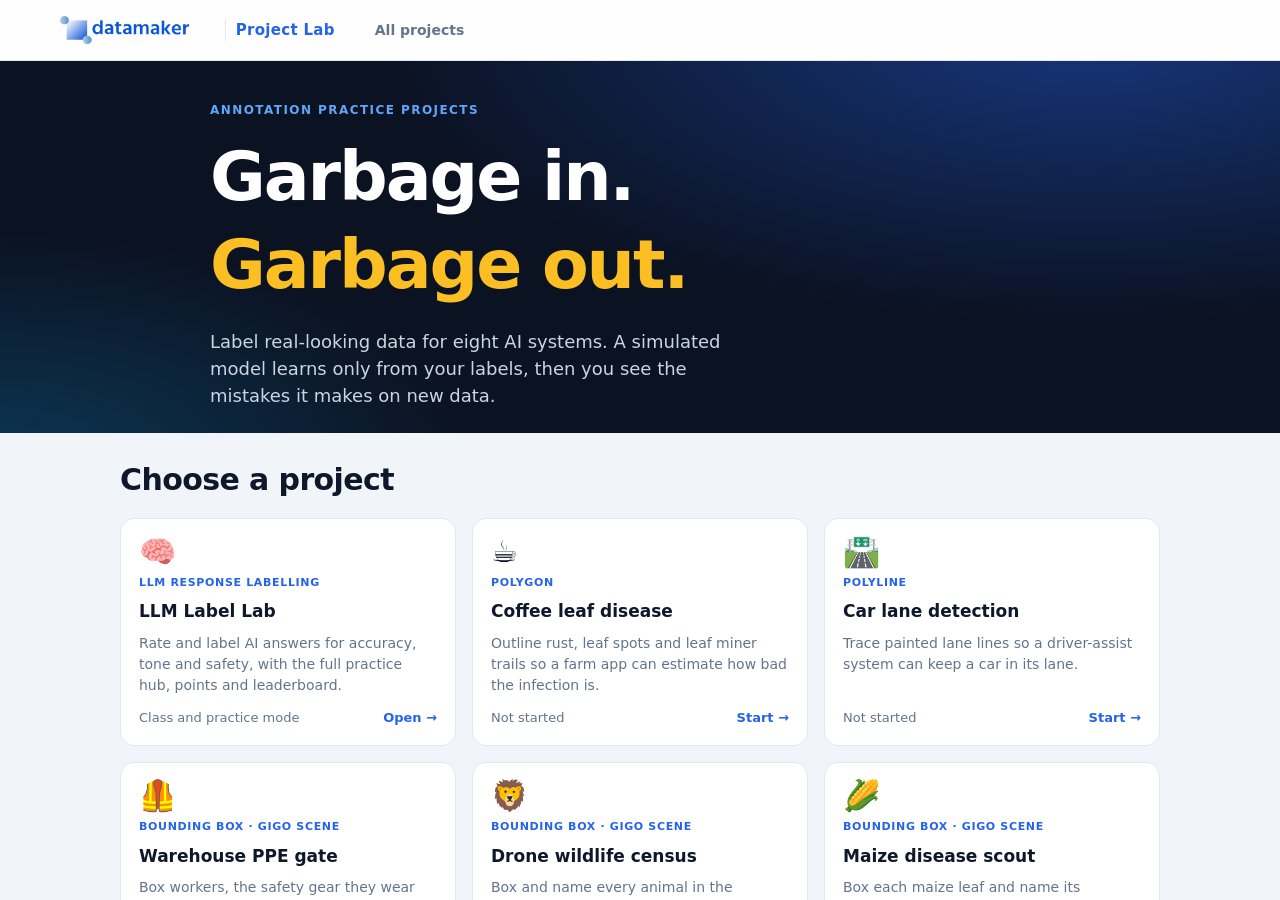
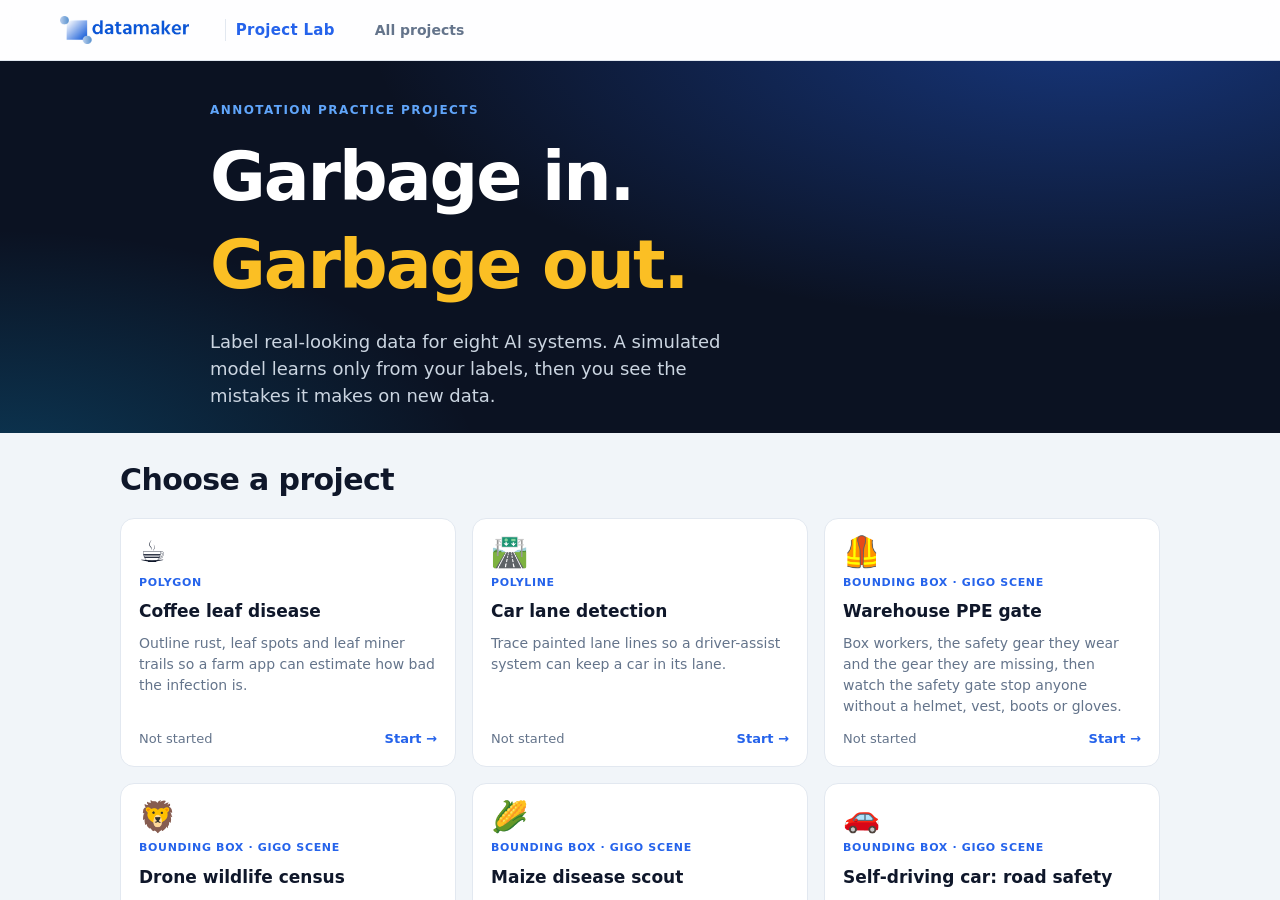
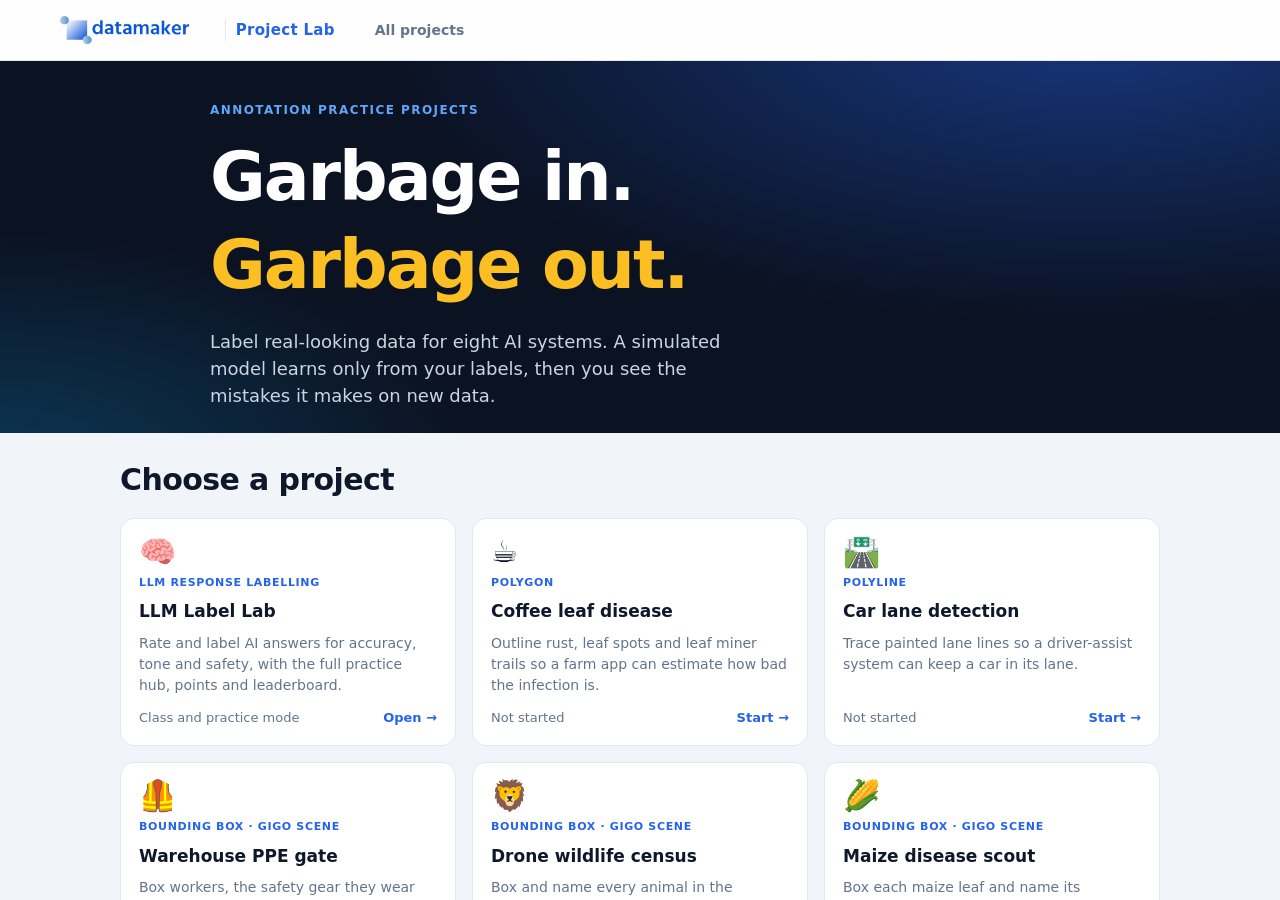
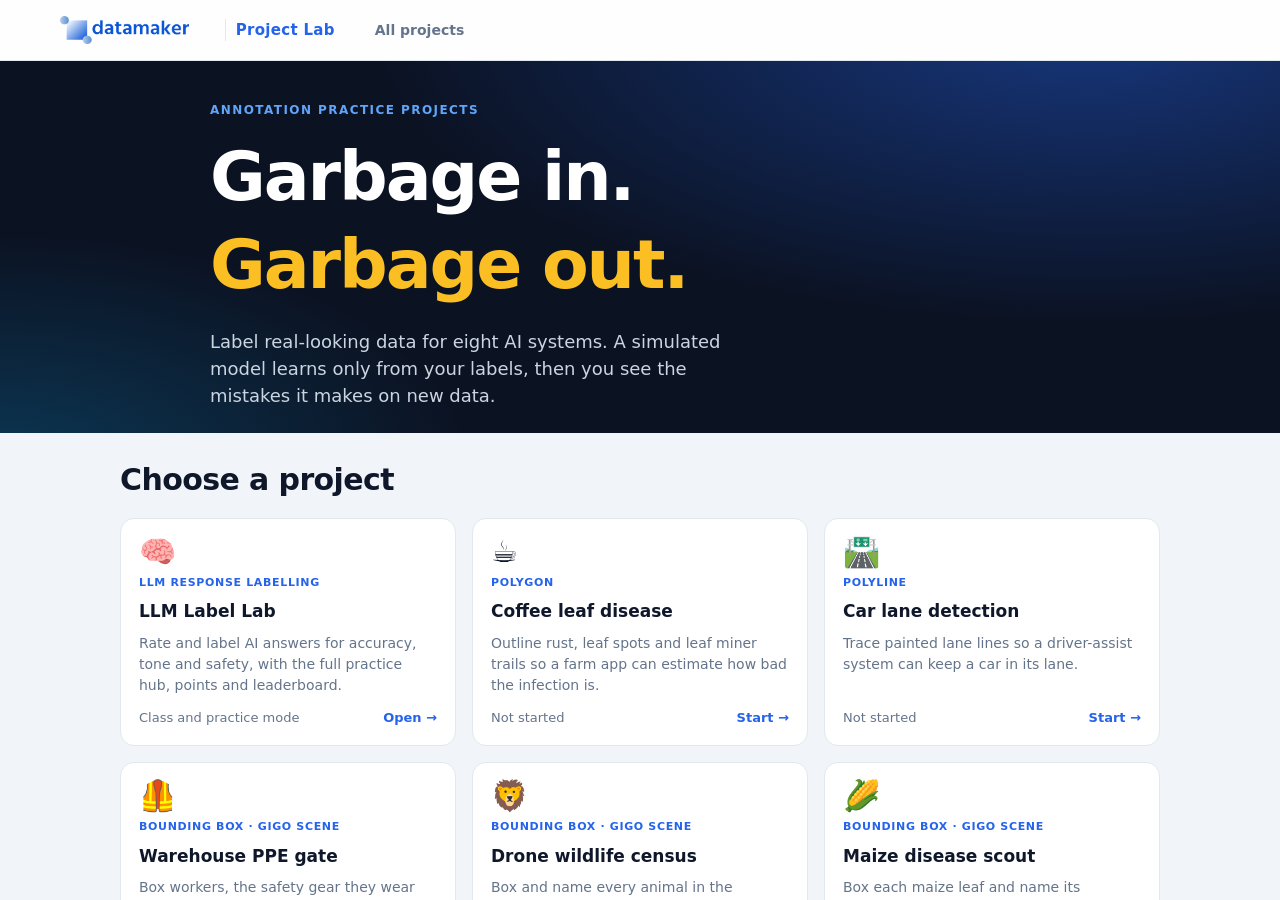
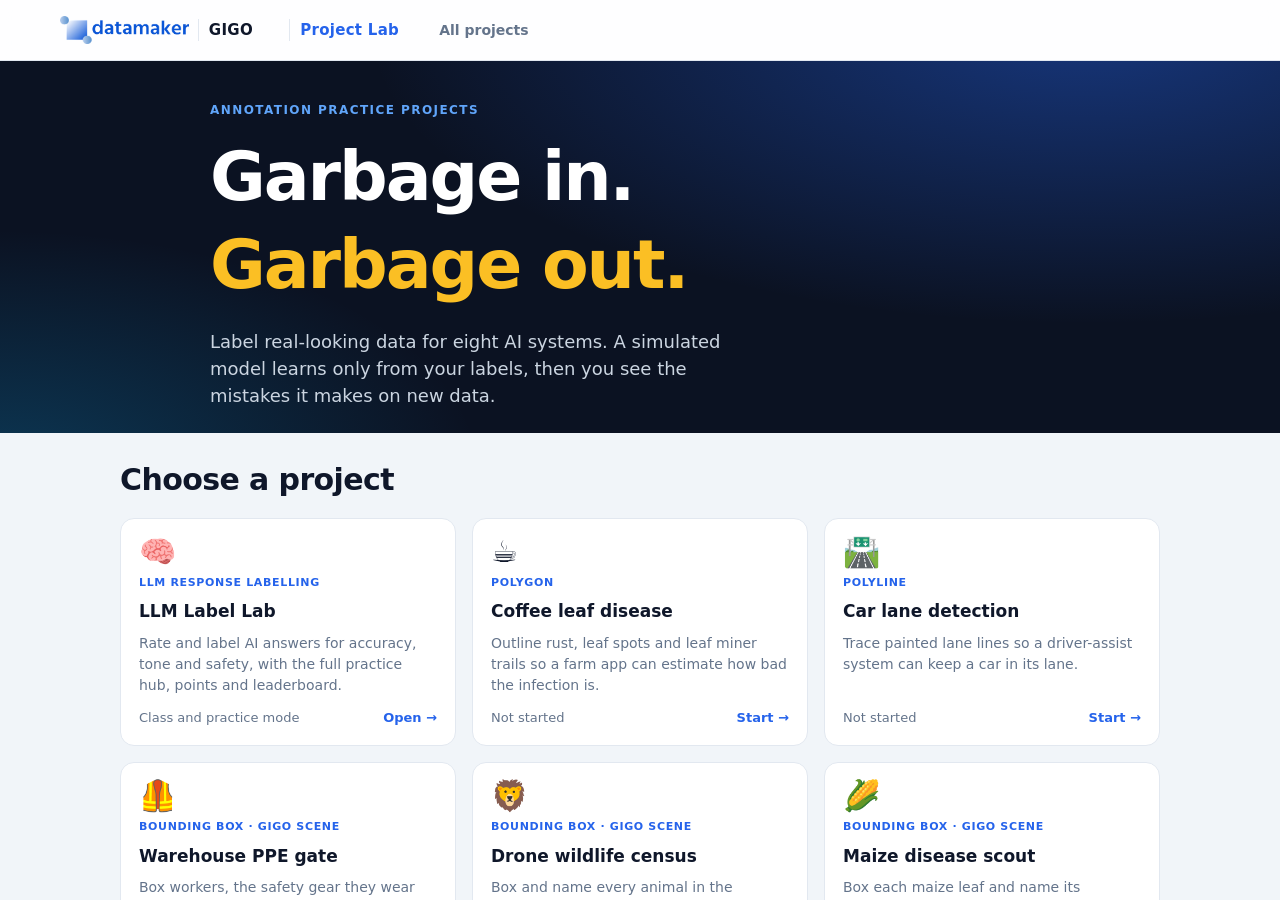
